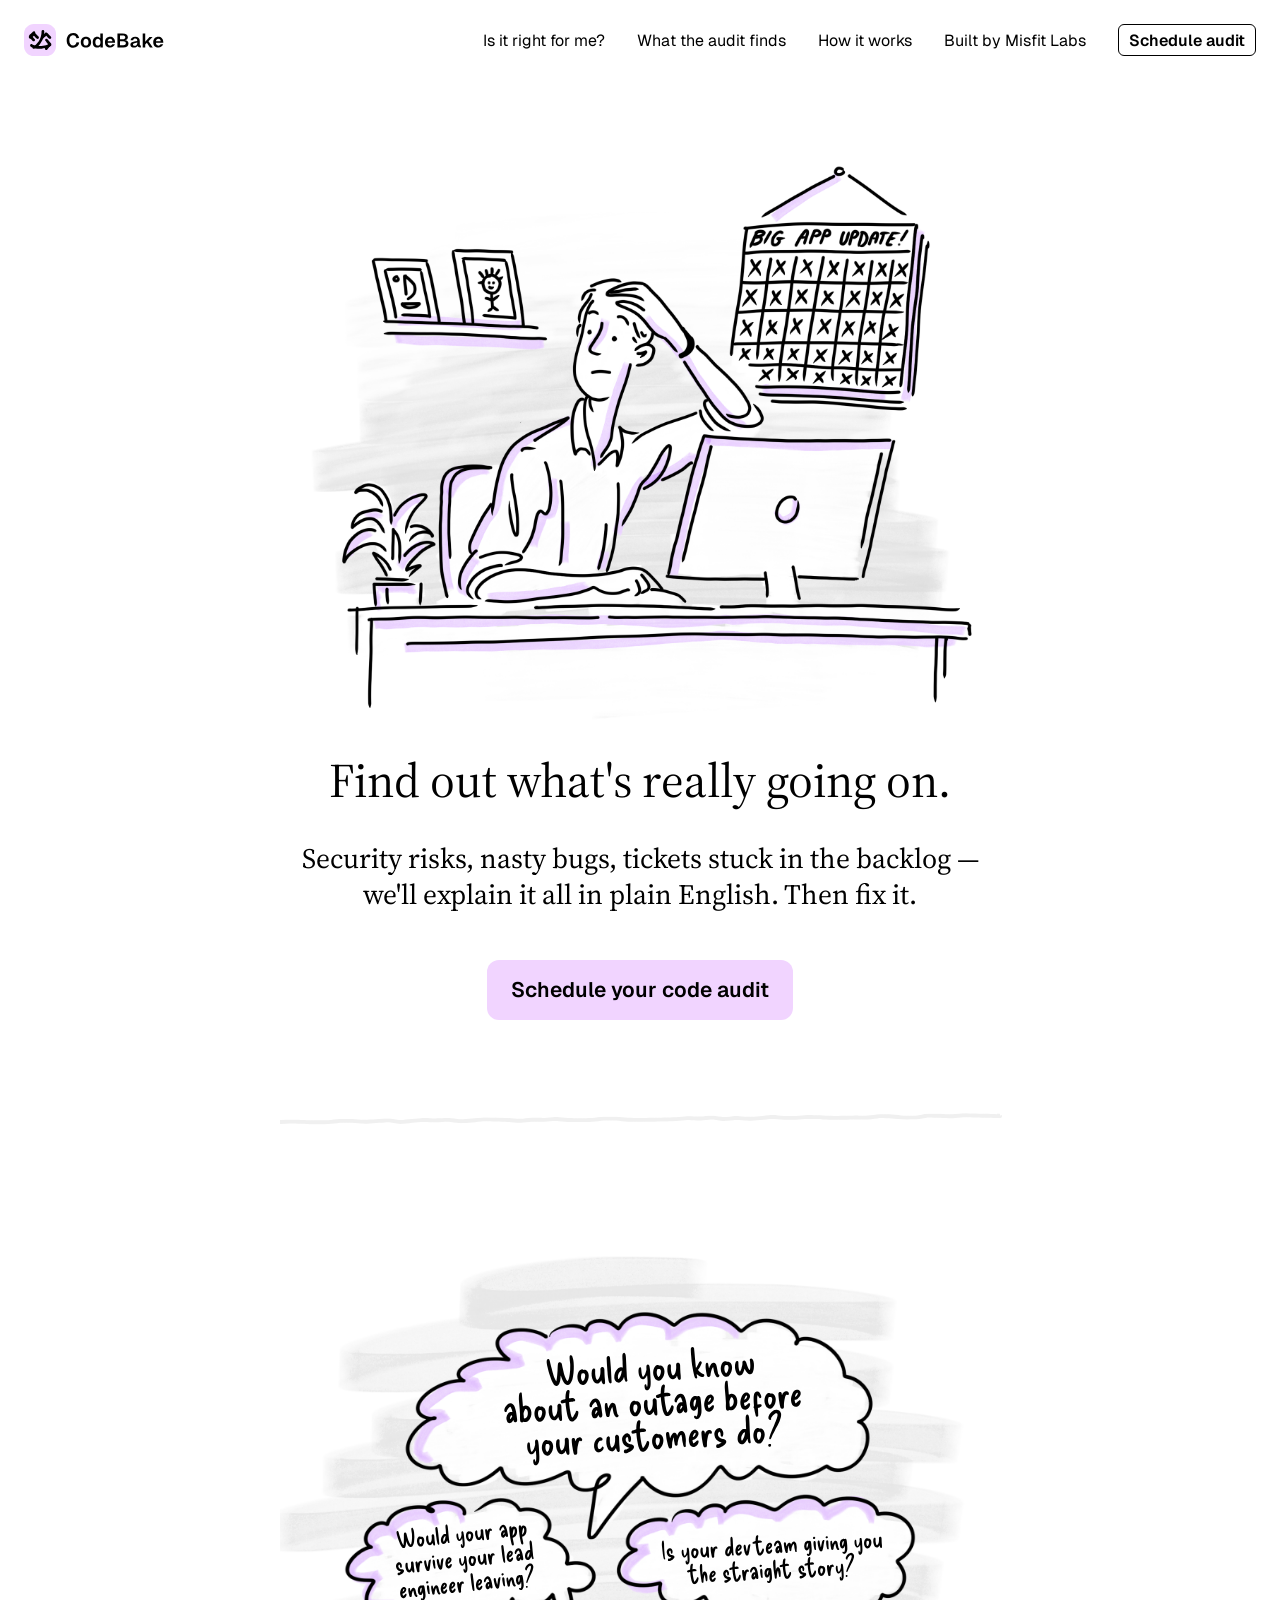
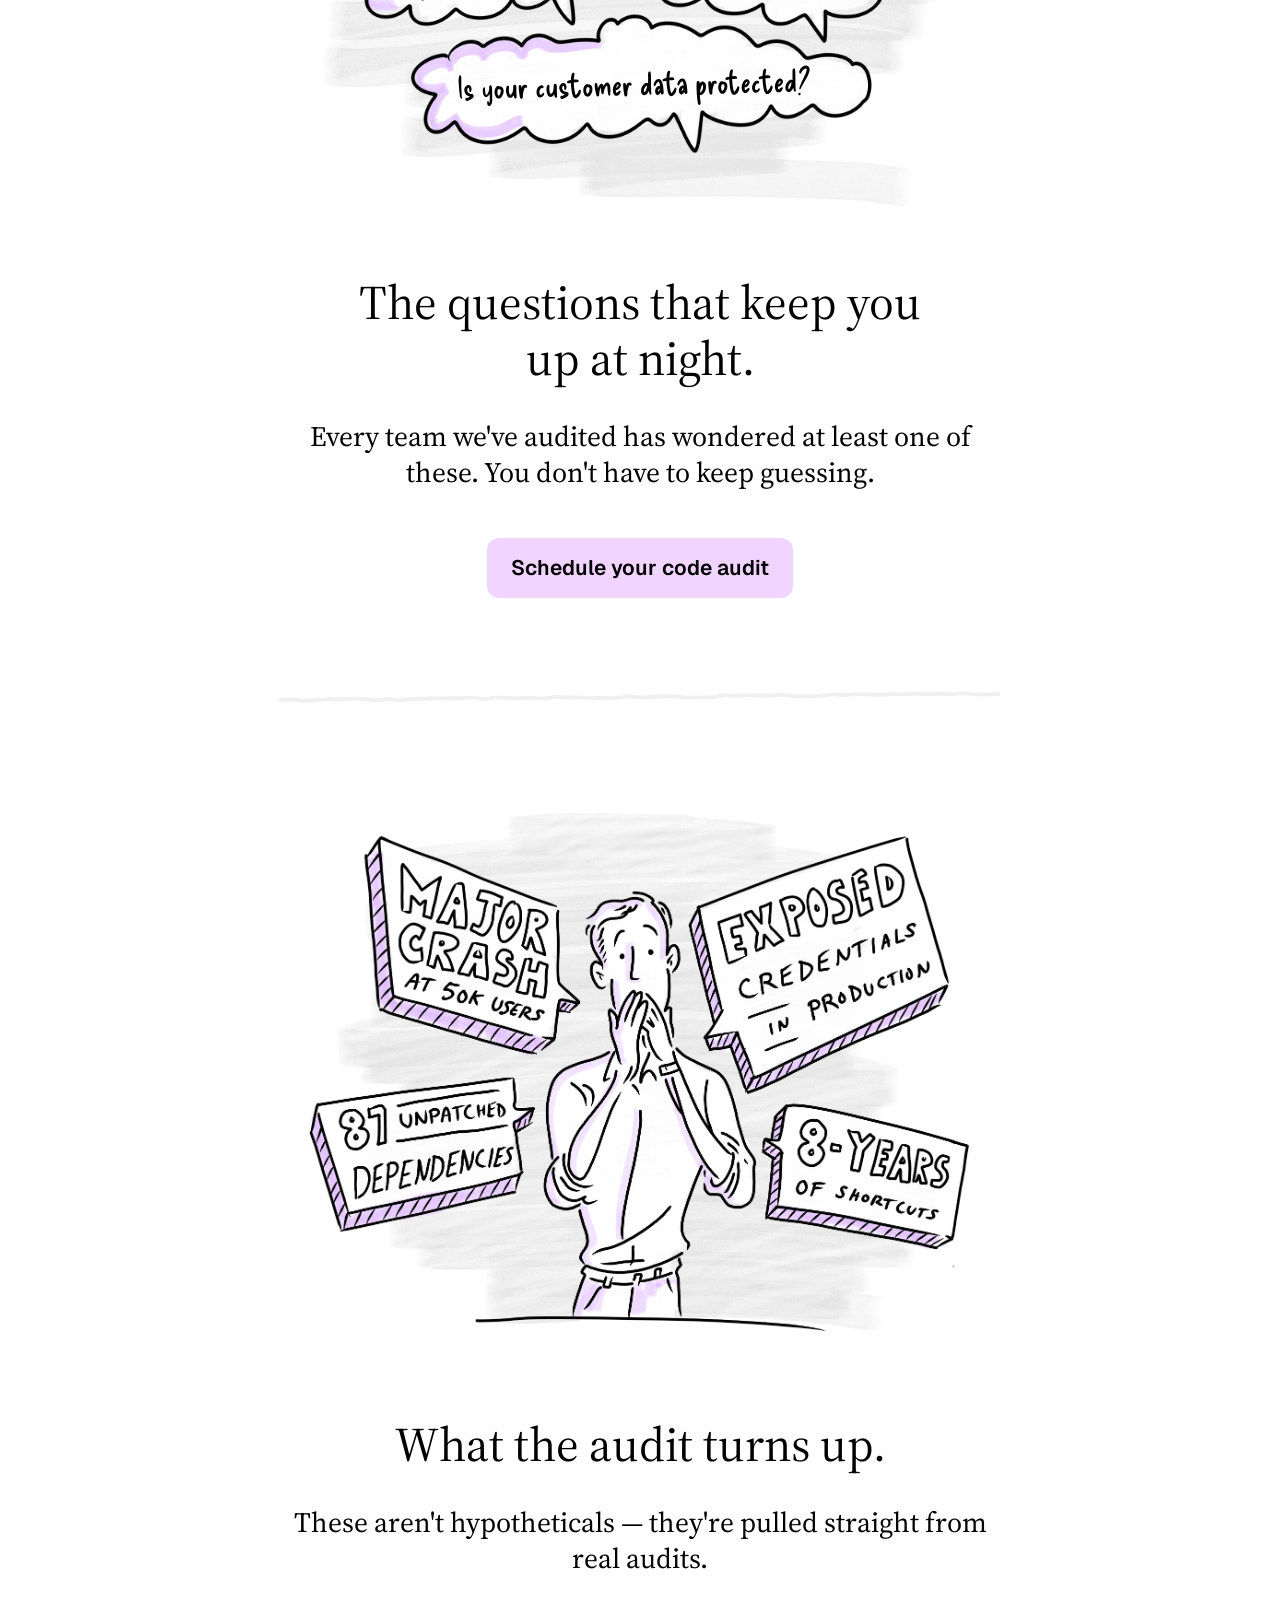
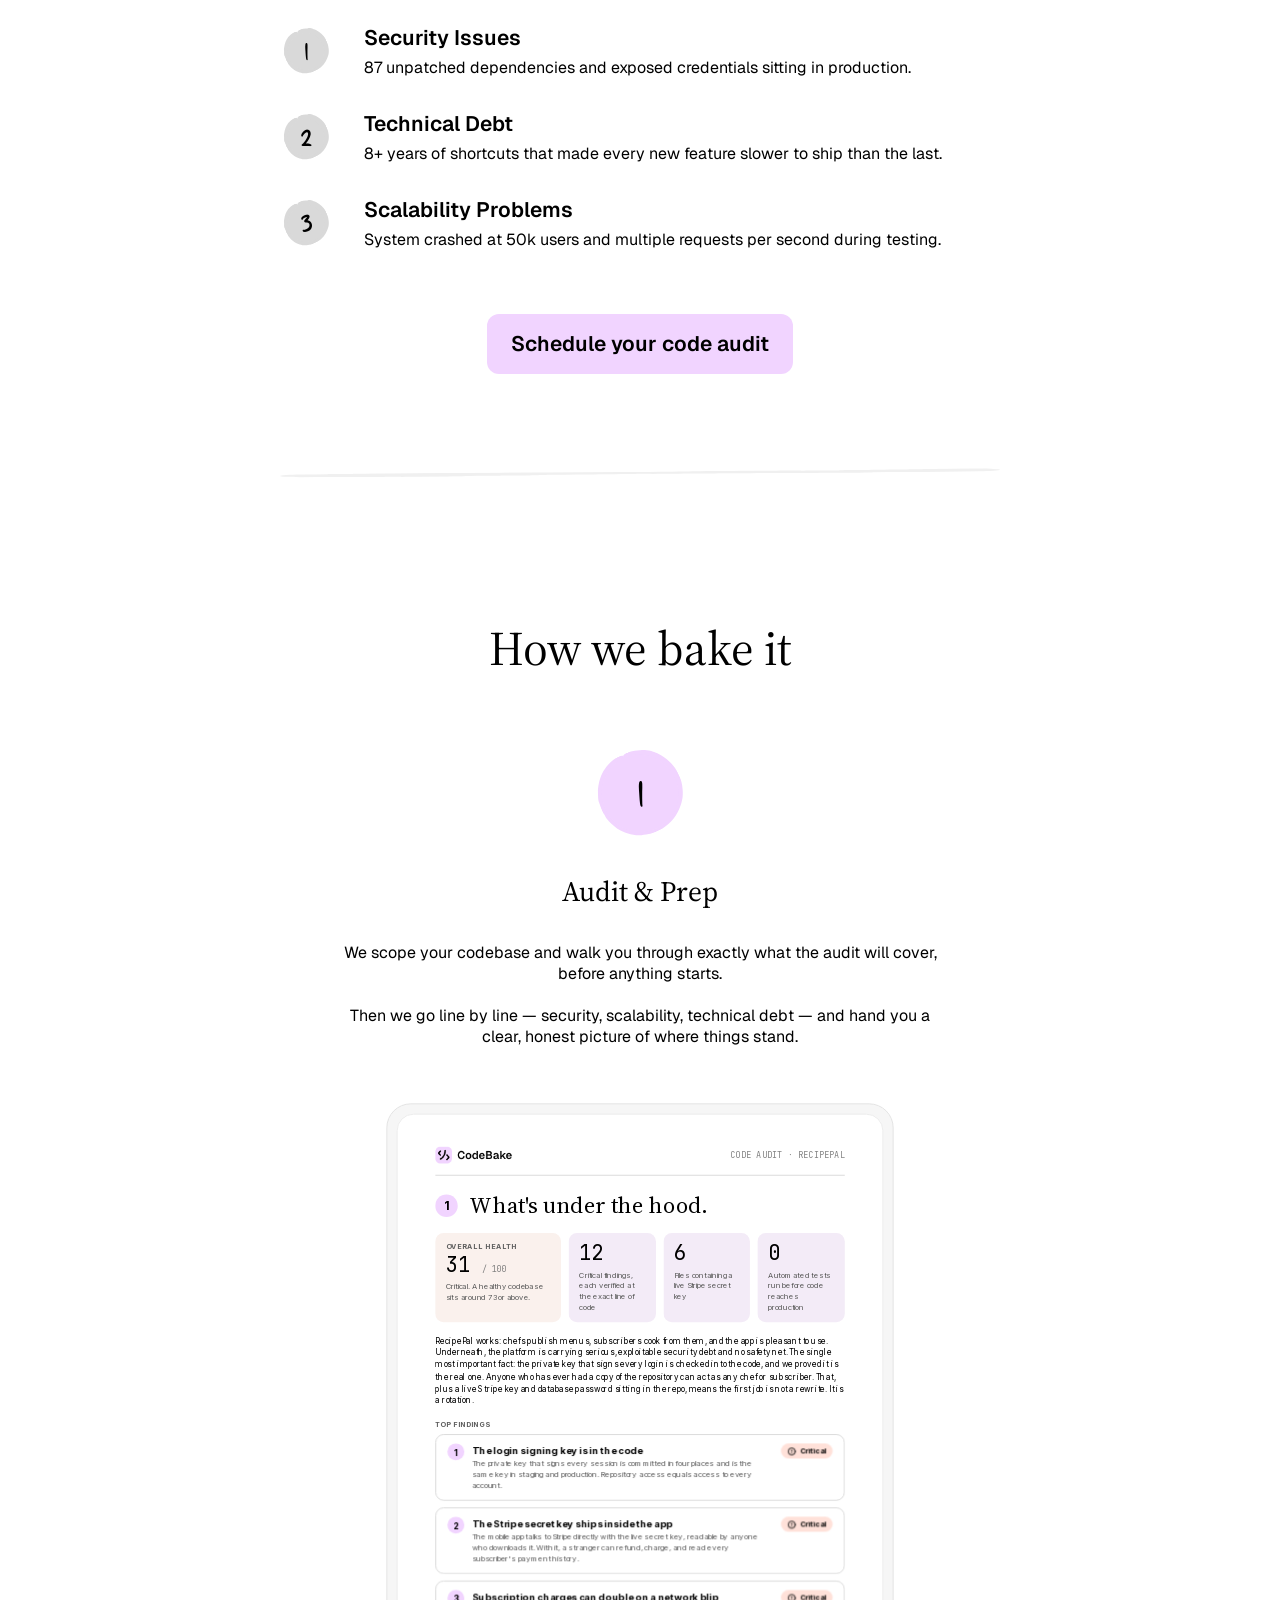
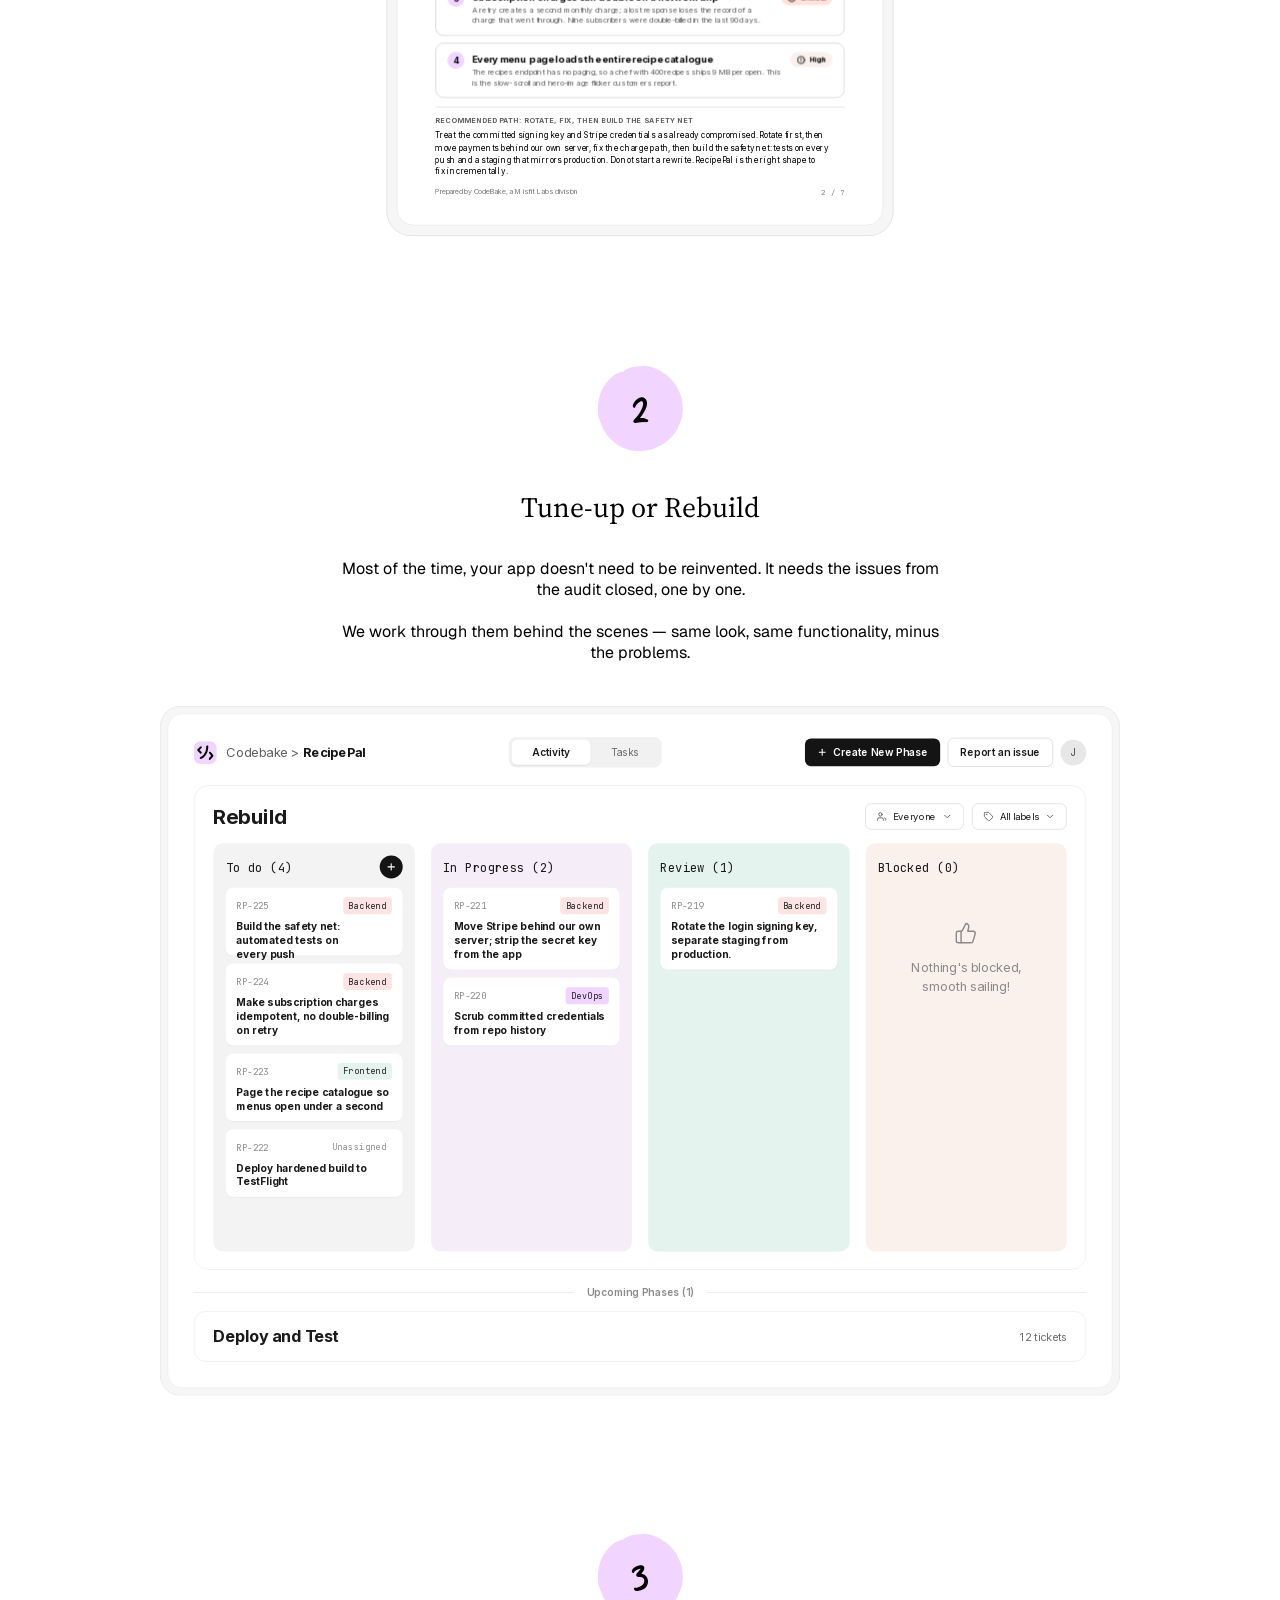
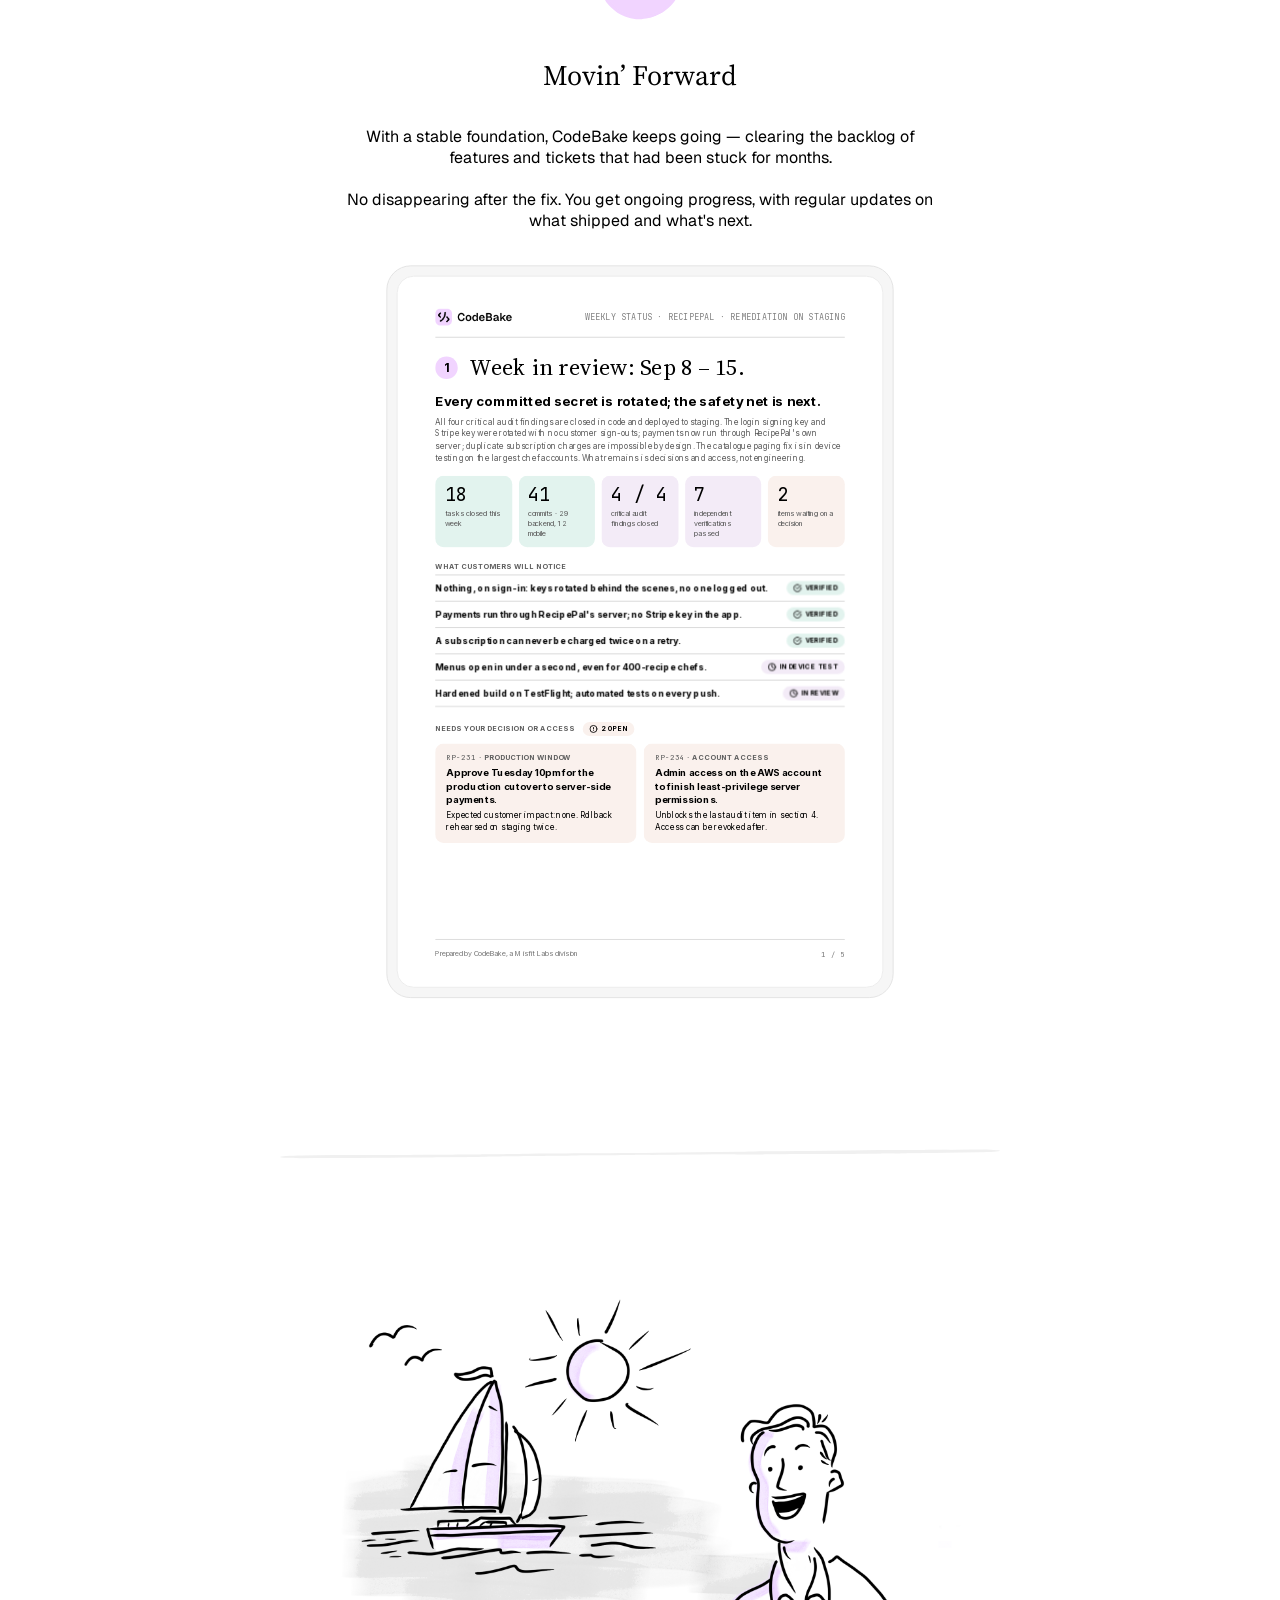
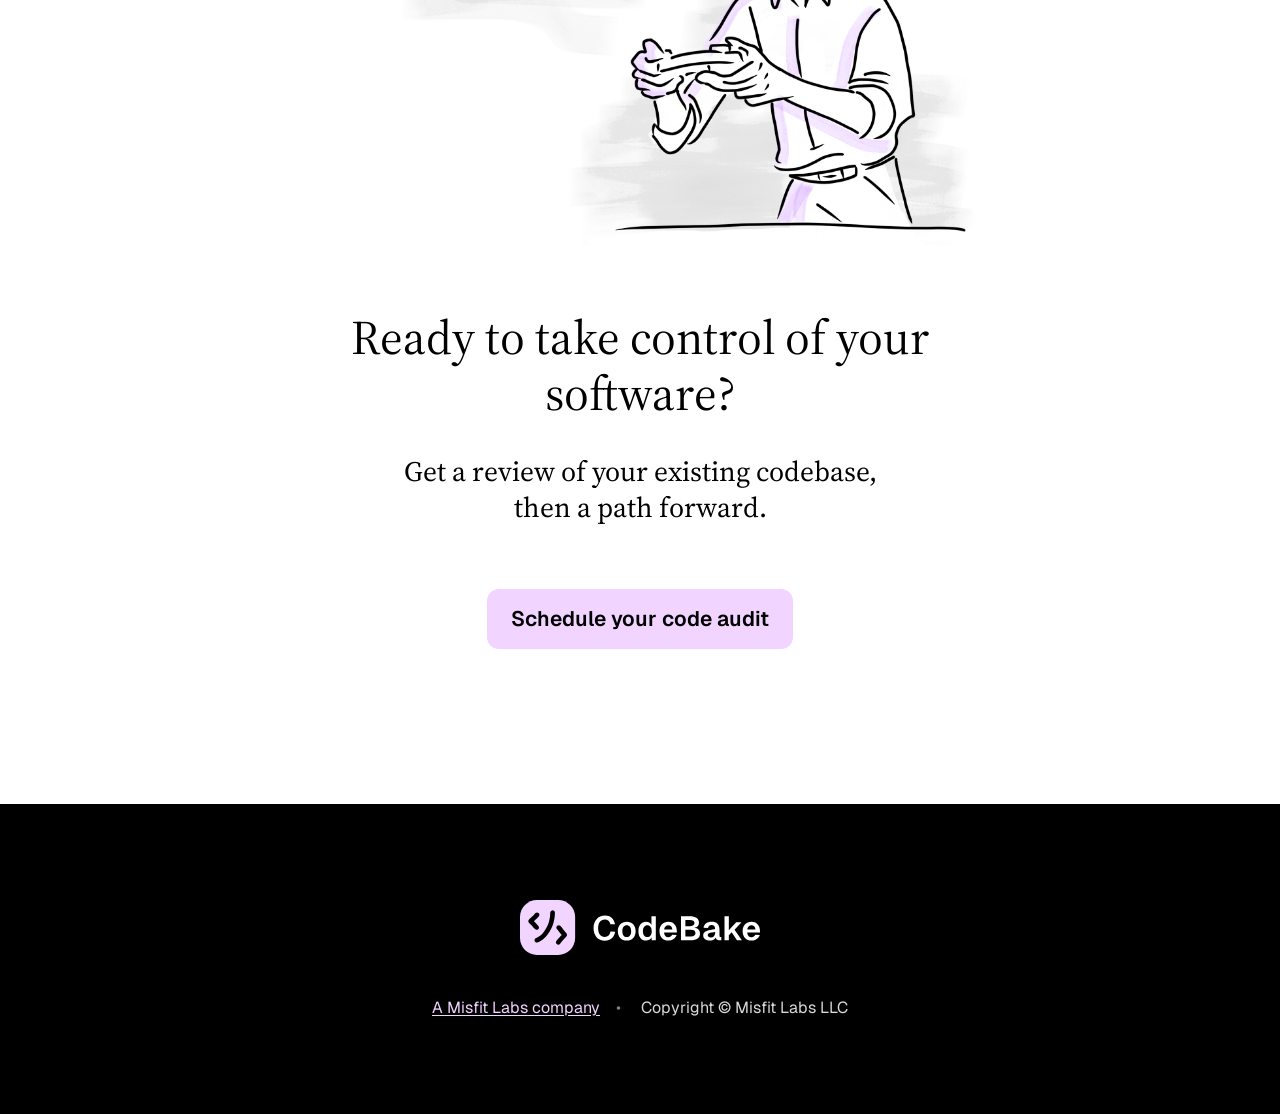
==== index.html @ cadcc8e4 "Fix close icon showing with a stale stylesheet; version CSS/JS URLs The close X is hidden by default" ====
<!doctype html>
<html lang="en">
<head>
  <meta charset="utf-8">
  <meta name="viewport" content="width=device-width, initial-scale=1">
  <title>CodeBake — Find out what's really going on</title>
  <meta name="description" content="Security risks, nasty bugs, tickets stuck in the backlog — CodeBake audits your codebase, explains it all in plain English, then fixes it.">
  <meta property="og:title" content="CodeBake — Find out what's really going on">
  <meta property="og:description" content="Get a review of your existing codebase, then a path forward.">
  <meta name="theme-color" content="#ffffff">
  <link rel="preconnect" href="https://fonts.googleapis.com">
  <link rel="preconnect" href="https://fonts.gstatic.com" crossorigin>
  <link href="https://fonts.googleapis.com/css2?family=Delicious+Handrawn&family=Geist:wght@400;600&family=Source+Serif+Pro:wght@400&display=swap" rel="stylesheet">
  <link rel="stylesheet" href="styles.css?v=14fd8a45">
</head>
<body>
  <header class="nav">
    <a class="nav-logo" href="#top" aria-label="CodeBake home">
      <!-- Inline so the mark can morph from code (</>) to smile on scroll -->
      <svg class="logo" width="139.314" height="32" viewBox="0 0 139.314 32" fill="none" xmlns="http://www.w3.org/2000/svg" aria-hidden="true">
        <g class="wordmark" fill="black">
          <path d="M55.2376 18.5009C54.6862 21.7108 52.5988 23.6997 49.3102 23.6997C45.2142 23.6997 42.6936 20.5292 42.6936 16.4135C42.6936 12.2782 45.1945 9.08801 49.3102 9.08801C52.4413 9.08801 54.5484 10.9588 55.1588 14.0505L52.4807 14.1686C52.1065 12.3569 50.9447 11.3132 49.2708 11.3132C46.5533 11.3132 45.3521 13.5779 45.3521 16.4135C45.3521 19.2295 46.573 21.4745 49.2708 21.4745C51.0234 21.4745 52.205 20.352 52.5397 18.3631L55.2376 18.5009Z"/>
          <path d="M61.9679 23.6209C58.8368 23.6209 56.7888 21.4745 56.7888 18.1662C56.7888 14.8579 58.8368 12.7114 61.9679 12.7114C65.0793 12.7114 67.1273 14.8579 67.1273 18.1662C67.1273 21.4745 65.0793 23.6209 61.9679 23.6209ZM59.4079 18.1662C59.4079 20.3126 60.3334 21.5729 61.9679 21.5729C63.5827 21.5729 64.5279 20.3126 64.5279 18.1662C64.5279 16.0197 63.5827 14.7594 61.9679 14.7594C60.3334 14.7594 59.4079 16.0197 59.4079 18.1662Z"/>
          <path d="M78.8328 9.40308V23.3846H76.4303L76.3713 21.888C75.7805 22.9514 74.5989 23.6209 73.1614 23.6209C70.4439 23.6209 68.7503 21.5139 68.7503 18.1662C68.7503 14.8185 70.4439 12.7114 73.1614 12.7114C74.5202 12.7114 75.7017 13.3415 76.3122 14.3655V9.40308H78.8328ZM71.3497 18.1662C71.3497 20.2535 72.3737 21.5926 73.9097 21.5926C75.4654 21.5926 76.4697 20.2535 76.4697 18.1662C76.4697 16.0394 75.4654 14.6806 73.9097 14.6806C72.354 14.6806 71.3497 16.0394 71.3497 18.1662Z"/>
          <path d="M80.9619 18.1662C80.9619 14.8579 83.0099 12.7114 86.1409 12.7114C88.8388 12.7114 91.0049 14.5625 91.0443 18.2449V18.8554H83.6203C83.7385 20.5883 84.6443 21.632 86.1409 21.632C87.0862 21.632 87.9526 21.0806 88.3268 20.1748L90.9065 20.3717C90.2763 22.3606 88.3859 23.6209 86.1409 23.6209C83.0099 23.6209 80.9619 21.4745 80.9619 18.1662ZM83.64 17.1815H88.4449C88.248 15.3895 87.2634 14.7003 86.1409 14.7003C84.7428 14.7003 83.8369 15.6259 83.64 17.1815Z"/>
          <path d="M93.4414 23.3846V9.40308H98.4432C102.086 9.40308 103.898 10.6437 103.898 13.2825C103.898 14.9169 102.874 15.9803 101.102 16.1575C103.268 16.3348 104.489 17.5163 104.489 19.4265C104.489 22.0062 102.657 23.3846 99.2309 23.3846H93.4414ZM96.0014 21.2185H99.2703C100.865 21.2185 101.87 20.5489 101.87 19.2492C101.87 17.9692 100.885 17.28 99.2703 17.28H96.0014V21.2185ZM96.0014 15.2714H98.6008C100.275 15.2714 101.279 14.6412 101.279 13.44C101.279 12.1797 100.334 11.5692 98.6008 11.5692H96.0014V15.2714Z"/>
          <path d="M106.543 16.1379C106.956 13.952 108.63 12.7114 111.21 12.7114C114.223 12.7114 115.798 14.2671 115.798 17.2012V20.7852C115.798 21.376 116.054 21.5532 116.448 21.5532H116.862V23.3846L116.271 23.4043C115.464 23.424 113.809 23.4437 113.612 21.7895C113.12 22.8332 111.939 23.6209 110.127 23.6209C108.02 23.6209 106.366 22.4985 106.366 20.6474C106.366 18.6388 107.882 17.9495 110.344 17.4769L113.258 16.9059C113.258 15.2911 112.569 14.5231 111.21 14.5231C110.088 14.5231 109.359 15.1335 109.123 16.2757L106.543 16.1379ZM108.985 20.5686C108.985 21.2775 109.595 21.8486 110.816 21.8486C112.234 21.8486 113.317 20.8049 113.317 18.7569V18.6191L111.328 18.9735C110.009 19.2099 108.985 19.3871 108.985 20.5686Z"/>
          <path d="M118.706 9.40308H121.227V17.6542L125.5 12.9477H128.591L124.515 17.2603L128.788 23.3846H125.953L122.861 18.7766L121.227 20.5292V23.3846H118.706V9.40308Z"/>
          <path d="M129.231 18.1662C129.231 14.8579 131.279 12.7114 134.41 12.7114C137.108 12.7114 139.274 14.5625 139.313 18.2449V18.8554H131.889C132.008 20.5883 132.913 21.632 134.41 21.632C135.355 21.632 136.222 21.0806 136.596 20.1748L139.176 20.3717C138.545 22.3606 136.655 23.6209 134.41 23.6209C131.279 23.6209 129.231 21.4745 129.231 18.1662ZM131.909 17.1815H136.714C136.517 15.3895 135.533 14.7003 134.41 14.7003C133.012 14.7003 132.106 15.6259 131.909 17.1815Z"/>
        </g>
        <path class="mark-bg" d="M0 9.84615C0 4.40827 4.40827 0 9.84614 0H22.1538C27.5917 0 32 4.40827 32 9.84615V22.1538C32 27.5917 27.5917 32 22.1538 32H9.84614C4.40827 32 0 27.5917 0 22.1538V9.84615Z" fill="#F1D4FF"/>
        <g class="mark-code" fill="black">
          <path class="chev-l" d="M8.68681 16.9351C9.20304 17.4759 10.0606 17.4957 10.6015 16.9796C11.1422 16.4633 11.1621 15.6058 10.6459 15.0649C10.2152 14.6135 9.79675 14.1754 9.40195 13.7428C9.03389 13.3394 8.6114 12.8559 8.3058 12.5373C8.22893 12.4571 8.15391 12.3853 8.08585 12.3161C8.58568 11.8602 9.28626 11.224 9.77094 10.756C10.4096 10.1393 10.6867 9.80175 10.956 9.47236C11.4293 8.89351 11.3438 8.04059 10.7649 7.56731C10.1861 7.09404 9.33317 7.17959 8.85989 7.75841C8.63293 8.036 8.42839 8.28771 7.88994 8.80769C7.31672 9.36122 6.43773 10.1517 5.926 10.6226C5.68384 10.8454 5.51373 11.0057 5.39715 11.1274C5.27223 11.2578 5.12521 11.4282 5.01494 11.6719C4.94534 11.8257 4.88239 12.0225 4.8659 12.2476C4.85399 12.4106 4.84159 12.9168 5.2421 13.351C5.33157 13.4479 5.43971 13.5356 5.45725 13.5505C5.50238 13.5887 5.55181 13.6318 5.62071 13.6935C5.75823 13.8166 5.98703 14.0311 6.35148 14.4111C6.63312 14.7047 6.9562 15.0788 7.40196 15.5673C7.82079 16.0263 8.25982 16.4877 8.68681 16.9351Z"/>
          <path class="chev-r" d="M23.5043 15.143C23.0309 14.5643 22.178 14.4787 21.5992 14.9519C21.0205 15.4253 20.9349 16.2782 21.4081 16.857C21.8389 17.3836 22.2583 17.8973 22.6545 18.4038C23.0268 18.8798 23.4439 19.4363 23.7483 19.8065C23.9096 20.0027 24.0525 20.1678 24.1761 20.3101C23.6807 20.8393 22.8371 21.7276 22.2795 22.3558C21.6454 23.0702 21.3727 23.459 21.1064 23.8389C20.6774 24.4512 20.8259 25.2945 21.4382 25.7236C22.0505 26.1526 22.8937 26.0041 23.3228 25.3918C23.5528 25.0636 23.7617 24.7645 24.3047 24.1526C24.8792 23.5054 25.7611 22.5812 26.2711 22.0337C26.5136 21.7733 26.6805 21.5888 26.7939 21.4507C26.9179 21.2997 27.0445 21.1253 27.1365 20.8882C27.1952 20.7368 27.245 20.5516 27.2579 20.3474C27.2662 20.214 27.2847 19.7483 26.9478 19.3221L26.7422 19.0998C26.6971 19.0551 26.6462 19.0044 26.5764 18.9315C26.4367 18.7857 26.2061 18.5324 25.8396 18.0865C25.5569 17.7426 25.2292 17.2998 24.7879 16.7356C24.3704 16.2017 23.9315 15.6653 23.5043 15.143Z"/>
          <path class="slash" d="M17.5442 7.55821C17.4485 6.81669 17.9723 6.13827 18.7138 6.04246C19.4553 5.9467 20.1344 6.46953 20.2302 7.211C20.2386 7.27599 20.2663 7.46233 20.2724 7.61943C20.2736 7.64913 20.2745 7.6794 20.2737 7.70911C20.269 7.886 20.2746 8.12081 20.1263 9.93977C20.1239 9.96873 20.1197 9.99749 20.1154 10.0262C19.9913 10.8697 19.7705 12.0265 19.4687 13.1534C19.1628 14.2952 18.7815 15.3871 18.1675 16.6217C17.5645 17.8342 16.7591 19.1502 15.919 20.2424C15.1262 21.2729 14.2907 22.2376 13.4207 22.8627C11.5493 24.2072 10.5729 24.6256 10.049 24.7283C9.31532 24.872 8.60336 24.3937 8.45952 23.6602C8.31588 22.9264 8.79491 22.215 9.52869 22.0714C9.44297 22.0882 10.0178 21.9736 11.8414 20.6634C12.3679 20.2849 13.0017 19.5929 13.7728 18.5904C14.4966 17.6494 15.2122 16.4855 15.7441 15.4159C16.265 14.3684 16.5863 13.4496 16.8535 12.4519C17.1199 11.4573 17.318 10.4243 17.4303 9.67257C17.5473 8.23198 17.5613 7.85977 17.5644 7.70892C17.5626 7.69447 17.5596 7.67735 17.5564 7.65317C17.5529 7.62718 17.5489 7.59432 17.5442 7.55821Z"/>
        </g>
        <g class="mark-smile" fill="black">
          <path class="eye-l" d="M5.27954 12.3173C4.73879 12.8335 4.71891 13.6911 5.23507 14.232C5.75129 14.7727 6.60887 14.7926 7.14973 14.2764C7.60113 13.8457 8.03922 13.4273 8.47185 13.0325C8.87519 12.6644 9.35873 12.2419 9.67738 11.9363C9.75753 11.8594 9.82931 11.7844 9.89853 11.7163C10.3545 12.2162 10.9906 12.9168 11.4586 13.4014C12.0754 14.0401 12.4129 14.3172 12.7423 14.5865C13.3211 15.0598 14.174 14.9743 14.6473 14.3954C15.1206 13.8166 15.035 12.9637 14.4562 12.4904C14.1786 12.2634 13.9269 12.0589 13.4069 11.5204C12.8534 10.9472 12.0629 10.0682 11.592 9.55649C11.3692 9.31434 11.2089 9.14423 11.0872 9.02764C10.9568 8.90273 10.7864 8.7557 10.5428 8.64543C10.389 8.57583 10.1921 8.51288 9.96704 8.49639C9.80404 8.48449 9.29786 8.47209 8.86367 8.8726C8.76674 8.96207 8.67901 9.07021 8.66415 9.08774C8.6259 9.13287 8.58279 9.1823 8.52113 9.2512C8.39805 9.38873 8.18357 9.61753 7.80358 9.98197C7.50991 10.2636 7.13581 10.5867 6.64733 11.0325C6.18835 11.4513 5.72697 11.8903 5.27954 12.3173Z"/>
          <path class="eye-r" d="M17.5869 12.3173C17.0462 12.8335 17.0263 13.6911 17.5424 14.232C18.0587 14.7727 18.9162 14.7926 19.4571 14.2764C19.9085 13.8457 20.3466 13.4273 20.7792 13.0325C21.1826 12.6644 21.6661 12.2419 21.9847 11.9363C22.0649 11.8594 22.1367 11.7844 22.2059 11.7163C22.6619 12.2162 23.298 12.9168 23.766 13.4014C24.3827 14.0401 24.7203 14.3172 25.0497 14.5865C25.6285 15.0598 26.4814 14.9743 26.9547 14.3954C27.428 13.8166 27.3424 12.9637 26.7636 12.4904C26.486 12.2634 26.2343 12.0589 25.7143 11.5204C25.1608 10.9472 24.3703 10.0682 23.8994 9.55649C23.6766 9.31434 23.5163 9.14423 23.3946 9.02764C23.2642 8.90273 23.0938 8.7557 22.8501 8.64543C22.6963 8.57583 22.4995 8.51288 22.2744 8.49639C22.1114 8.48449 21.6052 8.47209 21.171 8.8726C21.0741 8.96207 20.9864 9.07021 20.9715 9.08774C20.9333 9.13287 20.8902 9.1823 20.8285 9.2512C20.7054 9.38873 20.4909 9.61753 20.111 9.98197C19.8173 10.2636 19.4432 10.5867 18.9547 11.0325C18.4957 11.4513 18.0343 11.8903 17.5869 12.3173Z"/>
          <path class="mouth" d="M25.1537 19.7981C25.7749 19.3821 26.6163 19.5483 27.0323 20.1695C27.4483 20.7907 27.2821 21.632 26.6609 22.0481C26.6093 22.0827 26.4658 22.183 26.3364 22.2548C26.3129 22.2679 26.2886 22.2804 26.2643 22.2921C26.1125 22.3648 25.9177 22.4695 24.2859 23.1563C24.2623 23.1662 24.238 23.1753 24.2138 23.1839C23.4326 23.4615 22.3355 23.8068 21.2222 24.0817C20.0961 24.3598 18.9772 24.563 17.6177 24.6647C16.2789 24.7648 14.7473 24.7666 13.3893 24.649C12.0976 24.5372 10.8597 24.3682 9.89411 24.0337C7.77683 23.3 6.91142 22.7969 6.54075 22.4639C5.98451 21.9643 5.939 21.1079 6.43858 20.5517C6.93823 19.9954 7.79458 19.9499 8.35084 20.4495C8.28369 20.3892 8.68855 20.7509 10.7811 21.476C11.4067 21.6926 12.3558 21.8422 13.6225 21.9519C14.823 22.0559 16.2087 22.0542 17.4157 21.9639C18.6022 21.8752 19.5705 21.7008 20.5732 21.4531C21.5711 21.2067 22.5646 20.896 23.2703 20.6466C24.5879 20.0918 24.9061 19.9413 25.0347 19.8786C25.0462 19.8709 25.0598 19.8617 25.0792 19.8486C25.0996 19.8348 25.1253 19.8171 25.1537 19.7981Z"/>
        </g>
      </svg>
    </a>
    <button class="nav-toggle" type="button" aria-expanded="false" aria-controls="nav-menu">
      <img class="icon-menu" src="assets/img/menu.svg" width="24" height="24" alt="">
      <img class="icon-close" src="assets/img/close.svg" width="24" height="24" alt="" hidden>
      <span class="sr-only">Menu</span>
    </button>
    <nav class="nav-menu" id="nav-menu" aria-label="Primary">
      <a href="#quiz">Is it right for me?</a>
      <a href="#audit">What the audit finds</a>
      <a href="#how">How it works</a>
      <a href="https://misfitlabs.vc">Built by Misfit Labs</a>
      <a class="btn-outline" href="https://form.typeform.com/to/M5pn8oye"><span class="label-desktop">Schedule audit</span><span class="label-drawer">Schedule your code audit</span></a>
    </nav>
  </header>

  <main id="top">
    <!-- Hero -->
    <section class="section section-hero">
      <div class="illo">
        <img class="art art-hero" src="assets/img/illo-hero.png" alt="A stressed developer at a desk under a Big App Update calendar full of crossed-out days">
      </div>
      <h1 class="display hero-title">Find out what's really going on.</h1>
      <p class="lede">Security risks, nasty bugs, tickets stuck in the backlog — we'll explain it all in plain English. Then fix it.</p>
      <a class="btn" href="https://form.typeform.com/to/M5pn8oye">Schedule your code audit</a>
    </section>

    <div class="divider divider-hero" aria-hidden="true">
      <span>
        <picture>
          <source media="(max-width: 767px)" srcset="assets/img/m-divider-hero.svg" width="338" height="3.07393">
          <img src="assets/img/divider-hero.svg" width="722" height="6.14786" alt="">
        </picture>
      </span>
    </div>

    <!-- Quiz -->
    <section class="section section-quiz" id="quiz">
      <div class="illo">
        <img class="art art-audit" src="assets/img/illo-audit.png" alt="">
        <img class="art art-bubbles" src="assets/img/illo-chat-bubbles.png" alt="">
        <picture>
          <source media="(max-width: 767px)" srcset="assets/img/m-bubbles-vector.svg" width="249.757" height="184.743">
          <img class="art art-bubbles-text" src="assets/img/bubbles-vector.svg" width="486.013" height="359.501" alt="Speech bubbles asking the questions teams worry about">
        </picture>
      </div>
      <h2 class="display">The questions that keep you<br class="d-only"> up at night.</h2>
      <p class="lede">Every team we've audited has wondered at least one of these. You don't have to keep guessing.</p>
      <a class="btn" href="https://form.typeform.com/to/M5pn8oye">Schedule your code audit</a>
    </section>

    <div class="divider divider-quiz" aria-hidden="true">
      <span>
        <picture>
          <source media="(max-width: 767px)" srcset="assets/img/m-divider-quiz.svg" width="338.069" height="3.06467">
          <img src="assets/img/divider-quiz.svg" width="722.006" height="6.12934" alt="">
        </picture>
      </span>
    </div>

    <!-- Audit findings -->
    <section class="section section-audit" id="audit">
      <div class="illo">
        <img class="art art-audit" src="assets/img/illo-audit.png" alt="A shocked developer surrounded by signs: major crash at 50k users, exposed credentials in production, 87 unpatched dependencies, 8 years of shortcuts">
      </div>
      <h2 class="display">What the audit turns up.</h2>
      <p class="lede">These aren't hypotheticals — they're pulled straight from real audits.</p>
      <ol class="findings">
        <li>
          <span class="num num-sm" aria-hidden="true"><span class="ring"><img src="assets/img/circle-sm.svg" width="43.3944" height="44.1127" alt=""></span><span class="digit">1</span></span>
          <h3>Security Issues</h3>
          <p>87 unpatched dependencies and exposed credentials sitting in production.</p>
        </li>
        <li>
          <span class="num num-sm" aria-hidden="true"><span class="ring"><img src="assets/img/circle-sm.svg" width="43.3944" height="44.1127" alt=""></span><span class="digit">2</span></span>
          <h3>Technical Debt</h3>
          <p>8+ years of shortcuts that made every new feature slower to ship than the last.</p>
        </li>
        <li>
          <span class="num num-sm" aria-hidden="true"><span class="ring"><img src="assets/img/circle-sm.svg" width="43.3944" height="44.1127" alt=""></span><span class="digit">3</span></span>
          <h3>Scalability Problems</h3>
          <p>System crashed at 50k users and multiple requests per second during testing.</p>
        </li>
      </ol>
      <a class="btn" href="https://form.typeform.com/to/M5pn8oye">Schedule your code audit</a>
    </section>

    <div class="divider divider-audit" aria-hidden="true">
      <span>
        <picture>
          <source media="(max-width: 767px)" srcset="assets/img/m-divider-audit.svg" width="338" height="2">
          <img src="assets/img/divider-audit.svg" width="720" height="4" alt="">
        </picture>
      </span>
    </div>

    <!-- How we bake it -->
    <section class="section section-how" id="how">
      <h2 class="display">How we bake it</h2>

      <div class="step step-1">
        <span class="num num-lg" aria-hidden="true"><span class="ring"><img src="assets/img/circle-lg.svg" width="83.2351" height="84.0986" alt=""></span><span class="digit">1</span></span>
        <h3>Audit &amp; Prep</h3>
        <div class="step-body">
          <p>We scope your codebase and walk you through exactly what the audit will cover, before anything starts.</p>
          <p>Then we go line by line — security, scalability, technical debt — and hand you a clear, honest picture of where things stand.</p>
        </div>
        <div class="step-shot shot-audit" data-anim="assets/anim/audit.html" data-w="660" data-h="900"><iframe title="Animated CodeBake audit report showing critical findings" tabindex="-1" scrolling="no"></iframe></div>
      </div>

      <div class="step step-2">
        <span class="num num-lg" aria-hidden="true"><span class="ring"><img src="assets/img/circle-lg.svg" width="83.2351" height="84.0986" alt=""></span><span class="digit">2</span></span>
        <h3>Tune-up or Rebuild</h3>
        <div class="step-body">
          <p>Most of the time, your app doesn't need to be reinvented. It needs the issues from the audit closed, one by one.</p>
          <p>We work through them behind the scenes — same look, same functionality, minus the problems.</p>
        </div>
        <div class="step-shot shot-board" data-anim="assets/anim/board.html" data-w="1420" data-h="1020"><iframe title="Animated CodeBake board with audit fixes moving across columns" tabindex="-1" scrolling="no"></iframe></div>
      </div>

      <div class="step step-3">
        <span class="num num-lg" aria-hidden="true"><span class="ring"><img src="assets/img/circle-lg.svg" width="83.2351" height="84.0986" alt=""></span><span class="digit">3</span></span>
        <h3>Movin’ Forward</h3>
        <div class="step-body">
          <p>With a stable foundation, CodeBake keeps going — clearing the backlog of features and tickets that had been stuck for months.</p>
          <p>No disappearing after the fix. You get ongoing progress, with regular updates on what shipped and what's next.</p>
        </div>
        <div class="step-shot shot-status" data-anim="assets/anim/weekly-status.html" data-w="660" data-h="900"><iframe title="Animated CodeBake weekly status update listing what shipped" tabindex="-1" scrolling="no"></iframe></div>
      </div>
    </section>

    <div class="divider divider-how" aria-hidden="true">
      <span>
        <picture>
          <source media="(max-width: 767px)" srcset="assets/img/m-divider-how.svg" width="338" height="2">
          <img src="assets/img/divider-how.svg" width="720" height="4" alt="">
        </picture>
      </span>
    </div>

    <!-- CTA -->
    <section class="section section-cta" id="schedule">
      <div class="illo illo-white">
        <img class="art art-cta" src="assets/img/illo-cta.png" alt="A relaxed, smiling developer holding a phone, daydreaming about a sailboat in the sun">
      </div>
      <h2 class="display cta-title">Ready to take control of your software?</h2>
      <p class="lede">Get a review of your existing codebase,<br> then a path forward.</p>
      <a class="btn" href="https://form.typeform.com/to/M5pn8oye">Schedule your code audit</a>
    </section>
  </main>

  <footer class="footer">
    <picture>
      <source media="(max-width: 767px)" srcset="assets/img/m-logo-footer.svg" width="180" height="41.3456">
      <img class="footer-logo" src="assets/img/logo-footer.svg" width="240" height="55.1275" alt="CodeBake">
    </picture>
    <p class="footer-legal">
      <a href="https://misfitlabs.vc">A Misfit Labs company</a><span class="sep" aria-hidden="true">    •     </span><span class="copy">Copyright © Misfit Labs LLC</span>
    </p>
  </footer>

  <script src="script.js?v=a5c39344"></script>
</body>
</html>
---- styles.css ----
/* Tokens from the CodeBake Figma file */
:root {
  --cb-black: #000000;
  --cb-white: #ffffff;
  --cb-pink: #f1d4ff;
  --cb-grey-1: #f0f0f0; /* stroke */
  --cb-grey-2: #d9d9d9;
  --cb-grey-3: #808080;

  --serif: "Source Serif Pro", "Source Serif 4", Georgia, serif;
  --sans: "Geist", system-ui, -apple-system, sans-serif;
  --hand: "Delicious Handrawn", "Comic Sans MS", cursive;

  --nav-h: 80px;
  --col: 720px;
}

* { box-sizing: border-box; }
html { scroll-behavior: smooth; scroll-padding-top: var(--nav-h); }
body {
  margin: 0;
  background: var(--cb-white);
  color: var(--cb-black);
  font: 400 16px/21px var(--sans);
  -webkit-font-smoothing: antialiased;
  overflow-x: hidden;
}
img { display: block; max-width: none; }
a { color: inherit; }
h1, h2, h3, p, ol { margin: 0; }
.sr-only { position: absolute; width: 1px; height: 1px; overflow: hidden; clip: rect(0 0 0 0); white-space: nowrap; }
:focus-visible { outline: 2px solid var(--cb-black); outline-offset: 3px; border-radius: 4px; }

/* ---------- Nav ---------- */
.nav {
  position: sticky; top: 0; z-index: 20;
  height: var(--nav-h);
  display: flex; align-items: center;
  padding: 0 24px;
  background: var(--cb-white);
  box-shadow: 0 10px 0 rgba(0, 0, 0, 0);
  transition: box-shadow .3s ease;
}
/* Figma: nav-scroll frames — hard 10px drop shadow once the page scrolls */
.nav.scrolled { box-shadow: 0 10px 0 rgba(0, 0, 0, .06); }
.nav-logo { display: block; }
.logo { display: block; overflow: visible; }

/* Logo mark morph: the < and > chevrons turn a quarter turn into the ^ ^ eyes
   and the slash swings flat into the smile, crossfading halfway through. */
.logo .mark-code path,
.logo .mark-smile path {
  transform-box: fill-box;
  transform-origin: center;
  transition: transform .5s cubic-bezier(.34, 1.4, .64, 1), opacity .18s ease;
}
.logo .mark-code path { transition-delay: 0s, .14s; }   /* fade back in late when unscrolling */
.logo .mark-smile path { opacity: 0; }
.logo .mark-smile .eye-l { transform: translate(-1.83px, .65px) rotate(-90deg); }
.logo .mark-smile .eye-r { transform: translate(1.82px, 8.65px) rotate(90deg); }
.logo .mark-smile .mouth { transform: translate(-2.3px, -6.7px) rotate(-60deg); }

.nav.scrolled .logo .mark-code path { opacity: 0; transition-delay: 0s, 0s; }
.nav.scrolled .logo .chev-l { transform: translate(1.83px, -.65px) rotate(90deg); }
.nav.scrolled .logo .chev-r { transform: translate(-1.82px, -8.65px) rotate(-90deg); }
.nav.scrolled .logo .slash  { transform: translate(2.3px, 6.7px) rotate(60deg); }
.nav.scrolled .logo .mark-smile path { opacity: 1; transform: none; transition-delay: 0s, .14s; }
.nav-menu { display: flex; align-items: center; gap: 32px; margin-left: auto; }
.nav-menu a { text-decoration: none; font-size: 16px; line-height: 21px; transition: color .15s; }
.nav-menu a:not(.btn-outline):hover { color: var(--cb-grey-3); }
.btn-outline {
  display: inline-flex; align-items: center; justify-content: center;
  height: 32px; padding: 0 10px;
  border: 1px solid var(--cb-black); border-radius: 6px;
  font-weight: 600;
  transition: background-color .15s, color .15s;
}
.btn-outline:hover { background: var(--cb-black); color: var(--cb-white); }
.nav-toggle {
  display: none; margin-left: auto; padding: 0;
  background: none; border: 0; cursor: pointer;
}

/* ---------- Shared type + layout ---------- */
.section {
  width: min(var(--col), 100% - 48px);
  margin-inline: auto;
  text-align: center;
  display: flex; flex-direction: column; align-items: center;
}
.display { font: 400 48px/56px var(--serif); }
.lede { font: 400 28px/36px var(--serif); margin-top: 32px; }
.btn {
  display: inline-flex; align-items: center; justify-content: center;
  height: 60px; padding: 16px 24px;
  border-radius: 12px;
  background: var(--cb-pink); color: var(--cb-black);
  font: 600 21px/27px var(--sans);
  text-decoration: none; white-space: nowrap;
  transition: background-color .15s, color .15s, transform .15s;
}
.btn:hover { background: var(--cb-black); color: var(--cb-pink); transform: translateY(-1px); }

/* Illustration frame: artwork is clipped to a 720×560 rectangle,
   children are positioned in % so the same numbers work on mobile. */
.illo {
  position: relative;
  width: 100%;
  aspect-ratio: 720 / 560;
  overflow: hidden;
}
.illo-white { background: var(--cb-white); }
.art { position: absolute; height: auto; }
.art-hero         { left: 0;         top: -10.1786%; width: 100.4167%; }
.art-audit        { left: -0.6944%;  top: -0.0496%;  width: 101.2333%; }
.art-bubbles      { left: -7.7778%;  top: -11.6571%; width: 112.2222%; }
.art-bubbles-text { left: 16.0969%;  top: 17.2821%;  width: 67.5018%; }
.art-cta          { left: 3.6111%;   top: -13.2643%; width: 92.9167%; }

/* Hand-drawn dividers (slightly tilted lines) */
.divider {
  width: min(719.973px, 100% - 48px);
  height: 6.278px;
  margin-inline: auto;
  display: flex; align-items: center; justify-content: center;
  overflow: visible;
}
.divider > span { position: relative; display: block; width: 720px; height: 0; flex: none; }
.divider img { position: absolute; left: 0; }
.divider-hero > span, .divider-audit > span { transform: rotate(-0.5deg); }
.divider-quiz > span, .divider-how > span { transform: scaleY(-1) rotate(-179.5deg); }
.divider-hero img { top: -3px; }
.divider-quiz img { top: -2.99px; }
.divider-audit img, .divider-how img { top: -2px; }

/* Hand-drawn number badges */
.num { position: relative; display: grid; place-items: center; flex: none; }
.num .ring { position: relative; transform: rotate(-114.38deg); }
.num .ring img { position: absolute; }
.num .digit { position: absolute; left: 0; right: 0; text-align: center; font-family: var(--hand); line-height: normal; }
.num-sm { width: 52.945px; height: 52.945px; }
.num-sm .ring { width: 40px; height: 40px; }
.num-sm .ring img { top: -3.83%; left: -3.9%; }
.num-sm .digit { top: 3.35px; font-size: 32px; letter-spacing: -0.32px; }
.num-lg { width: 105.89px; height: 105.89px; }
.num-lg .ring { width: 80px; height: 80px; }
.num-lg .ring img { top: -1.9%; left: -1.95%; }
.num-lg .digit { top: 19.3px; font-size: 48px; letter-spacing: -0.48px; }

/* ---------- Hero ---------- */
.section-hero { padding-top: 80px; }
.hero-title { margin-top: 31.5px; white-space: nowrap; }
.section-hero .btn { margin-top: 48px; }
.divider-hero { margin-top: 96px; }

/* ---------- Quiz ---------- */
.section-quiz { margin-top: 128px; }
.section-quiz .display { margin-top: 64px; }
.section-quiz .btn { margin-top: 48px; }
.divider-quiz { margin-top: 96px; }

/* ---------- Audit findings ---------- */
.section-audit { margin-top: 91.78px; }
.section-audit .display { margin-top: 64px; }
.findings {
  list-style: none; padding: 0; margin-top: 48px;
  width: 100%;
  display: flex; flex-direction: column; gap: 32px;
  text-align: left;
}
.findings li {
  display: grid;
  grid-template-columns: 84px 1fr;
  grid-template-rows: auto auto;
  column-gap: 0; row-gap: 6px;
}
.findings .num { grid-row: 1 / span 2; align-self: start; margin-top: 0.95px; }
.findings h3 { font: 600 21px/27px var(--sans); }
.findings p { font: 400 16px/21px var(--sans); }
.section-audit .btn { margin-top: 64px; }
.divider-audit { margin-top: 96px; }

/* ---------- How we bake it ---------- */
.section-how { margin-top: 143.72px; width: min(960px, 100% - 48px); }
.step { display: flex; flex-direction: column; align-items: center; width: 100%; }
.step-1 { margin-top: 64px; }
.step-2 { margin-top: 64px; }
.step-3 { margin-top: 128px; }
.step h3 { margin-top: 27.75px; font: 400 28px/36px var(--serif); }
.step-body { margin-top: 32.36px; width: min(600px, 100%); }
.step-body p + p { margin-top: 21px; }
/* Animated screens: each is a self-contained page rendered at its native
   size (data-w × data-h) and scaled to the slot by script.js (--s). */
.step-shot { position: relative; overflow: hidden; }
.step-shot iframe {
  position: absolute; top: 0; left: 0;
  border: 0; background: transparent;
  transform-origin: 0 0; transform: scale(var(--s, 1));
  pointer-events: none;
  opacity: 0; transition: opacity .4s ease;
}
.step-shot.ready iframe { opacity: 1; }
.shot-audit, .shot-status { width: min(620px, 100%); aspect-ratio: 620 / 845; }
.shot-board { width: 100%; aspect-ratio: 960 / 690; }
.step-1 .step-shot { margin-top: 0; }
.step-2 .step-shot { margin-top: 43px; }
.step-3 .step-shot { margin-top: -21.28px; }
.divider-how { margin-top: 96px; }

/* ---------- CTA ---------- */
.section-cta { margin-top: 128px; }
.cta-title { margin-top: 64px; width: min(590px, 100%); }
.section-cta .btn { margin-top: 64px; }

/* ---------- Footer ---------- */
.footer {
  margin-top: 155px;
  background: var(--cb-black);
  padding: 96px 16px;
  display: flex; flex-direction: column; align-items: center;
  text-align: center;
}
.footer-legal { margin-top: 42px; color: var(--cb-grey-2); font-size: 16px; line-height: 21px; }
.footer-legal a { color: var(--cb-pink); text-decoration: underline; text-underline-position: from-font; }
.footer-legal .sep { white-space: pre; color: var(--cb-grey-3); }
.footer-legal .copy { color: var(--cb-grey-2); }

/* ---------- Collapsed nav (tablet + mobile) ----------
   Figma: codebake-site-mobile-nav-open. The drawer drops over the nav bar;
   the toggle stays on top and swaps the menu icon for a close X. */
.nav-toggle .icon-close, .label-drawer { display: none; }
@media (max-width: 1039px) {
  .nav-toggle { display: block; position: relative; z-index: 2; }
  .nav.open .nav-toggle .icon-menu { display: none; }
  .nav.open .nav-toggle .icon-close { display: block; }
  .label-desktop { display: none; }
  .label-drawer { display: inline; }

  .nav-menu {
    position: absolute; top: 0; left: 0; right: 0; z-index: 1;
    flex-direction: column; align-items: center; gap: 16px;
    margin: 0;
    padding: 60px 32px 32px;
    background: var(--cb-white);
    box-shadow: 0 10px 10px rgba(0, 0, 0, .12);
    visibility: hidden; opacity: 0; transform: translateY(-12px);
    transition: opacity .2s ease, transform .25s ease, visibility 0s linear .25s;
  }
  .nav.open .nav-menu {
    visibility: visible; opacity: 1; transform: none;
    transition: opacity .2s ease, transform .25s ease, visibility 0s;
  }
  .nav-menu a,
  .nav-menu .btn-outline {
    display: flex; align-items: center; justify-content: center;
    width: min(100%, 480px); height: auto;
    padding: 12px 24px;
    border: 0; border-radius: 16px;
    background: var(--cb-pink); color: var(--cb-black);
    font: 600 21px/27px var(--sans);
    transition: background-color .15s, color .15s;
  }
  .nav-menu a:not(.btn-outline):hover { background: var(--cb-black); color: var(--cb-pink); }
  .nav-menu .btn-outline { background: var(--cb-black); color: var(--cb-pink); }
  .nav-menu .btn-outline:hover { background: var(--cb-pink); color: var(--cb-black); }
}

/* ---------- Mobile (Figma: codebake-site-mobile, 402 wide) ---------- */
@media (max-width: 767px) {
  :root { --nav-h: 60px; }
  .nav { padding: 0 20px; }
  .logo { width: 104.485px; height: 24px; }

  .section { width: calc(100% - 32px); }
  .section > :not(.illo):not(.step):not(.findings):not(.btn) { width: calc(100% - 32px); }
  .display { font-size: 28px; line-height: 36px; }
  .lede { font: 400 16px/21px var(--sans); margin-top: 16px; }
  .btn { height: 38px; padding: 0 16px; border-radius: 8px; font-size: 14px; line-height: 19px; }
  .d-only { display: none; }
  .hero-title { white-space: normal; }

  .divider { width: calc(100% - 64px); height: 2.947px; }
  .divider > span { width: 338px; }
  .divider-hero img { top: -1.5px; }
  .divider-quiz img { top: -1.49px; }
  .divider-audit img, .divider-how img { top: -1px; }

  .section-hero { padding-top: 20px; }
  .hero-title { margin-top: 24.22px; }
  .section-hero .btn { margin-top: 32px; }
  .divider-hero { margin-top: 64px; }

  .section-quiz { margin-top: 64px; }
  .section-quiz .display { margin-top: 24.27px; }
  .section-quiz .btn { margin-top: 32px; }
  .divider-quiz { margin-top: 64px; }

  .section-audit { margin-top: 35.72px; }
  .section-audit .display { margin-top: 24px; }
  .findings { margin-top: 48px; gap: 48px; width: calc(100% - 32px); text-align: center; }
  .findings li { display: flex; flex-direction: column; align-items: center; gap: 0; }
  .findings .num { margin-top: 0; align-self: center; }
  .findings h3 { margin-top: 16.16px; width: 100%; }
  .findings p { margin-top: 8px; width: min(321px, 100%); }
  .section-audit .btn { margin-top: 64px; }
  .divider-audit { margin-top: 64px; }

  .section-how { margin-top: 64px; width: calc(100% - 32px); }
  .step-1 { margin-top: 48px; }
  .step-2, .step-3 { margin-top: 48px; }
  .step h3 { margin-top: 24px; font: 600 21px/27px var(--sans); }
  .step-1 h3 { margin-top: 23.75px; }
  .step-body { margin-top: 24px; width: calc(100% - 32px); }
  .step-2 .step-body { margin-top: 44.83px; }
  .shot-audit, .shot-status, .shot-board { width: 100%; }
  .shot-audit { aspect-ratio: 370 / 505; }
  .shot-status { aspect-ratio: 369.6 / 504; }
  .shot-board { aspect-ratio: 370.314 / 266; }
  .step-1 .step-shot { margin-top: 24px; }
  .step-2 .step-shot, .step-3 .step-shot { margin-top: 48px; }
  .divider-how { margin-top: 48px; }

  .section-cta { margin-top: 64px; }
  .cta-title { margin-top: 24px; }
  .section-cta .btn { margin-top: 32px; }

  .footer { margin-top: 64px; padding: 64px 16px 63.65px; }
  .footer-legal { margin-top: 32px; }
  .footer-legal a, .footer-legal .copy { display: block; }
  .footer-legal .copy { margin-top: 21px; }
  .footer-legal .sep { display: none; }
}

@media (prefers-reduced-motion: reduce) {
  html { scroll-behavior: auto; }
  .btn, .nav { transition: none; }
  .logo .mark-code path, .logo .mark-smile path { transition: none; }
  .btn:hover { transform: none; }
}
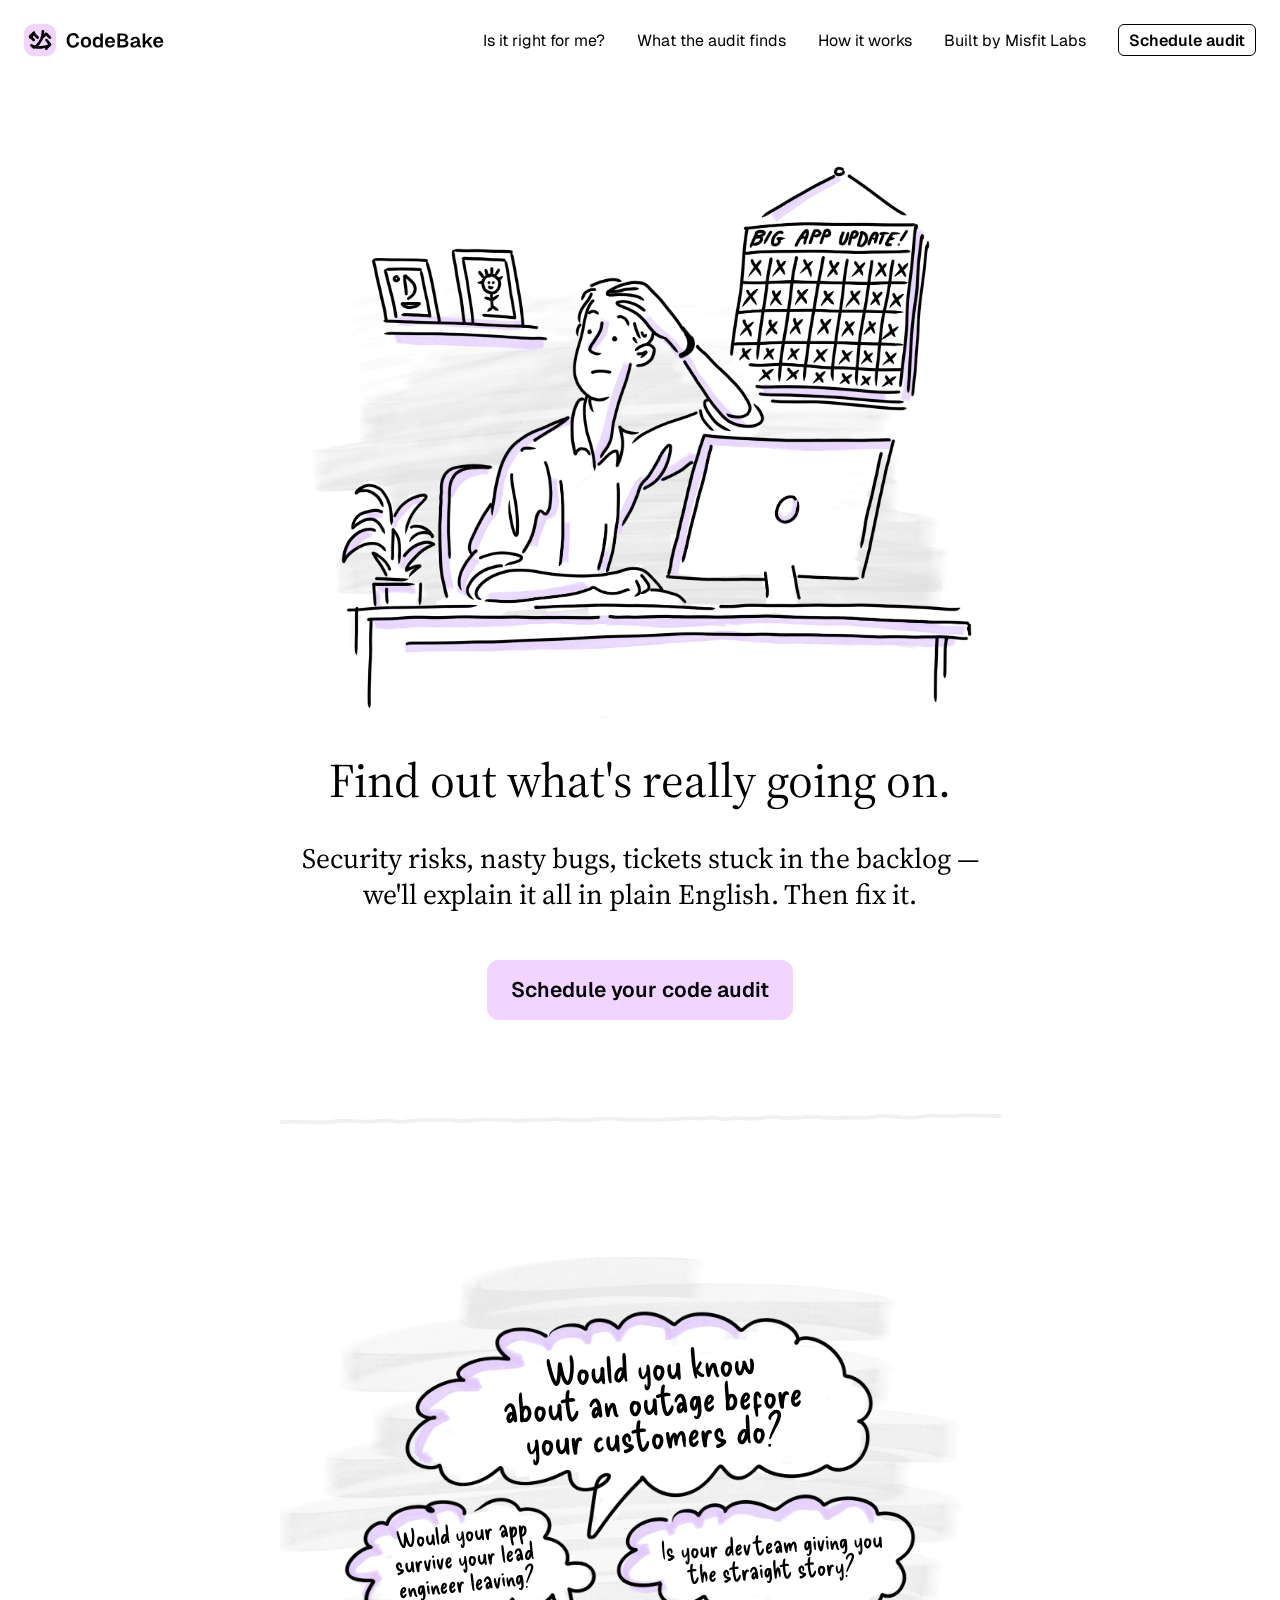
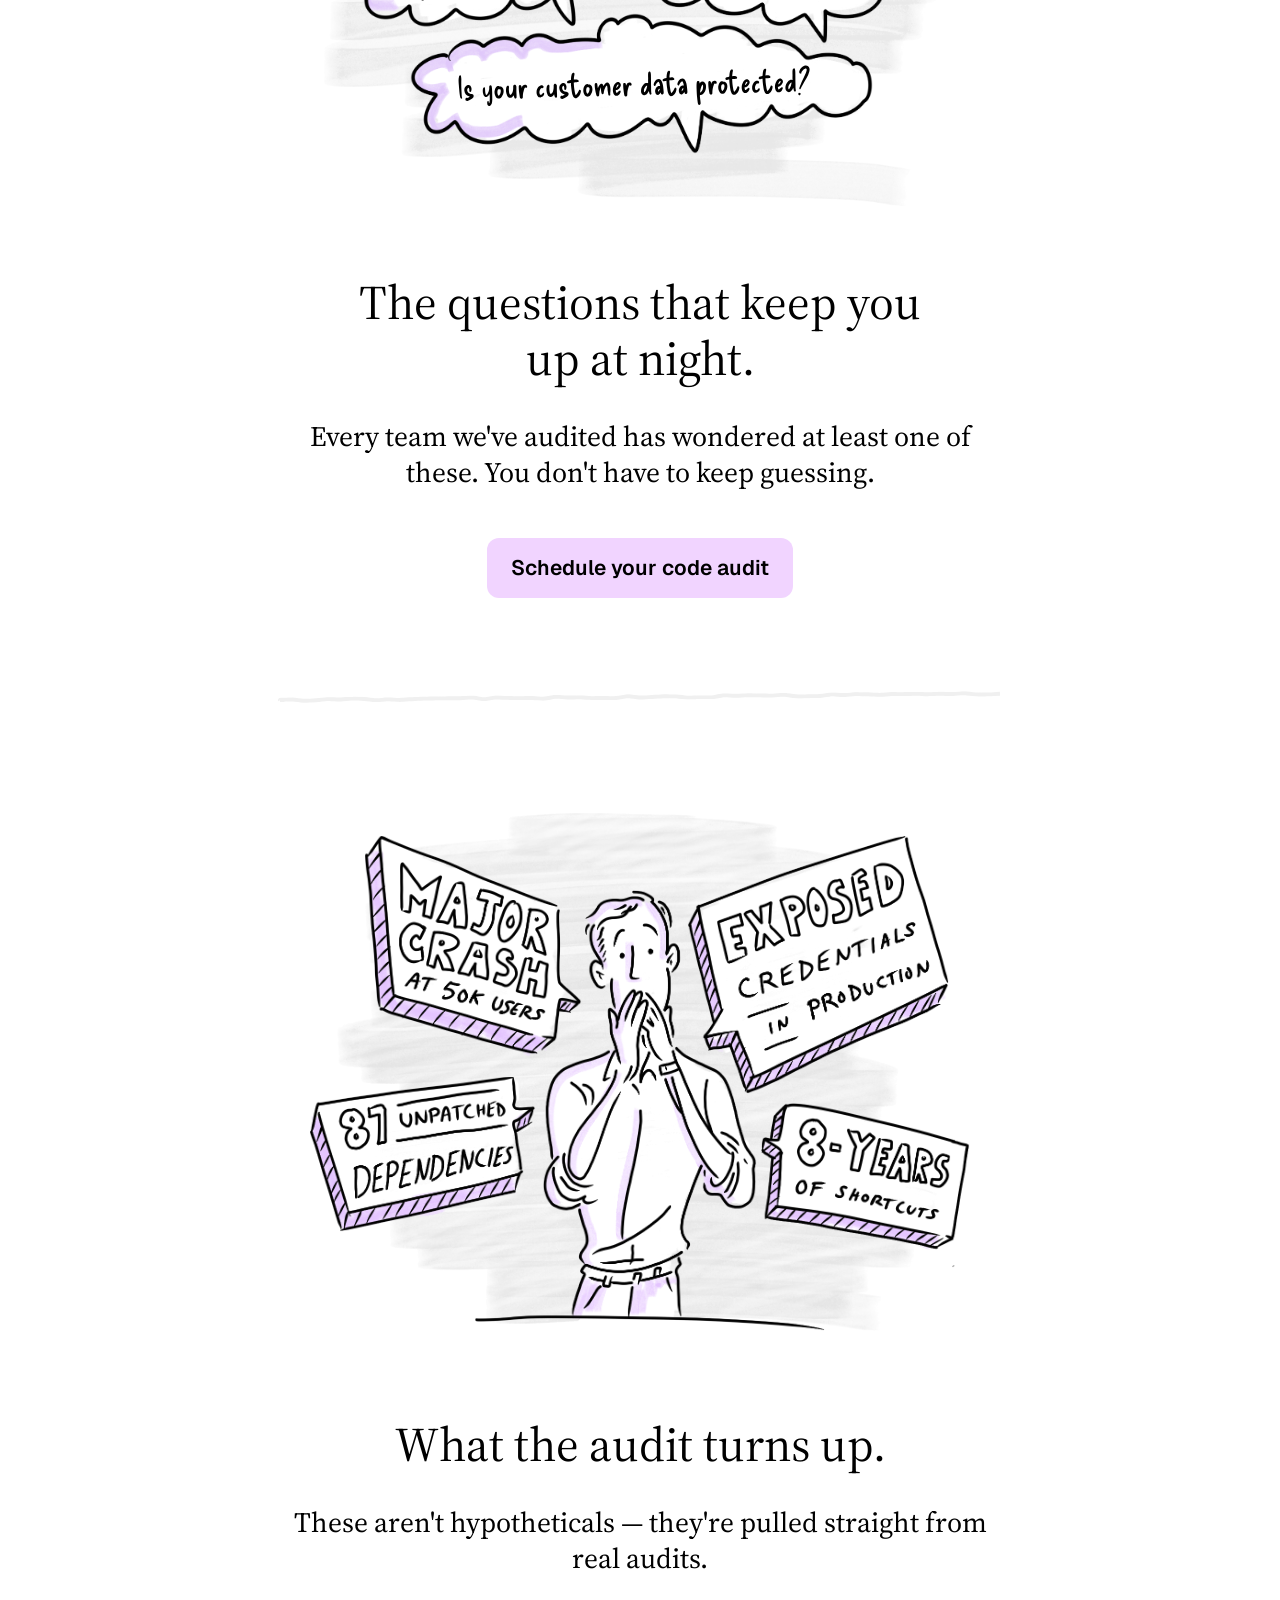
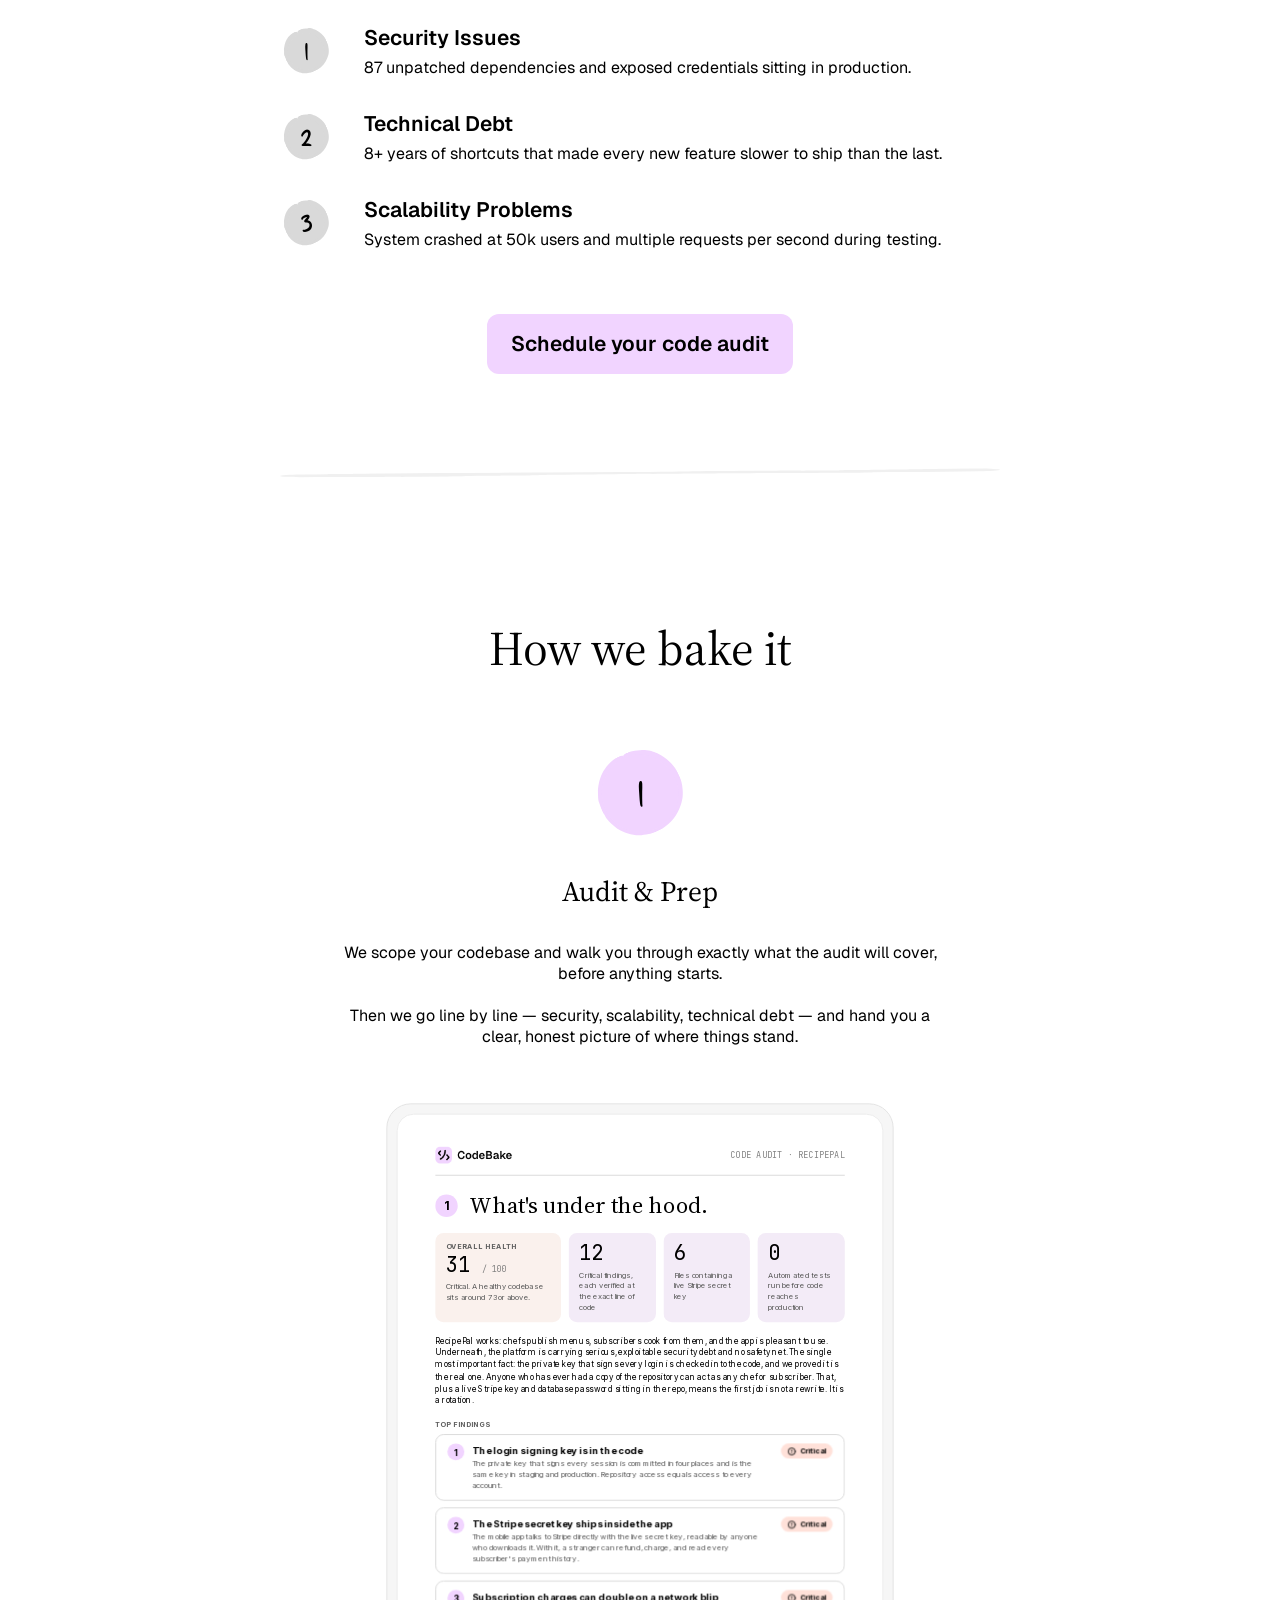
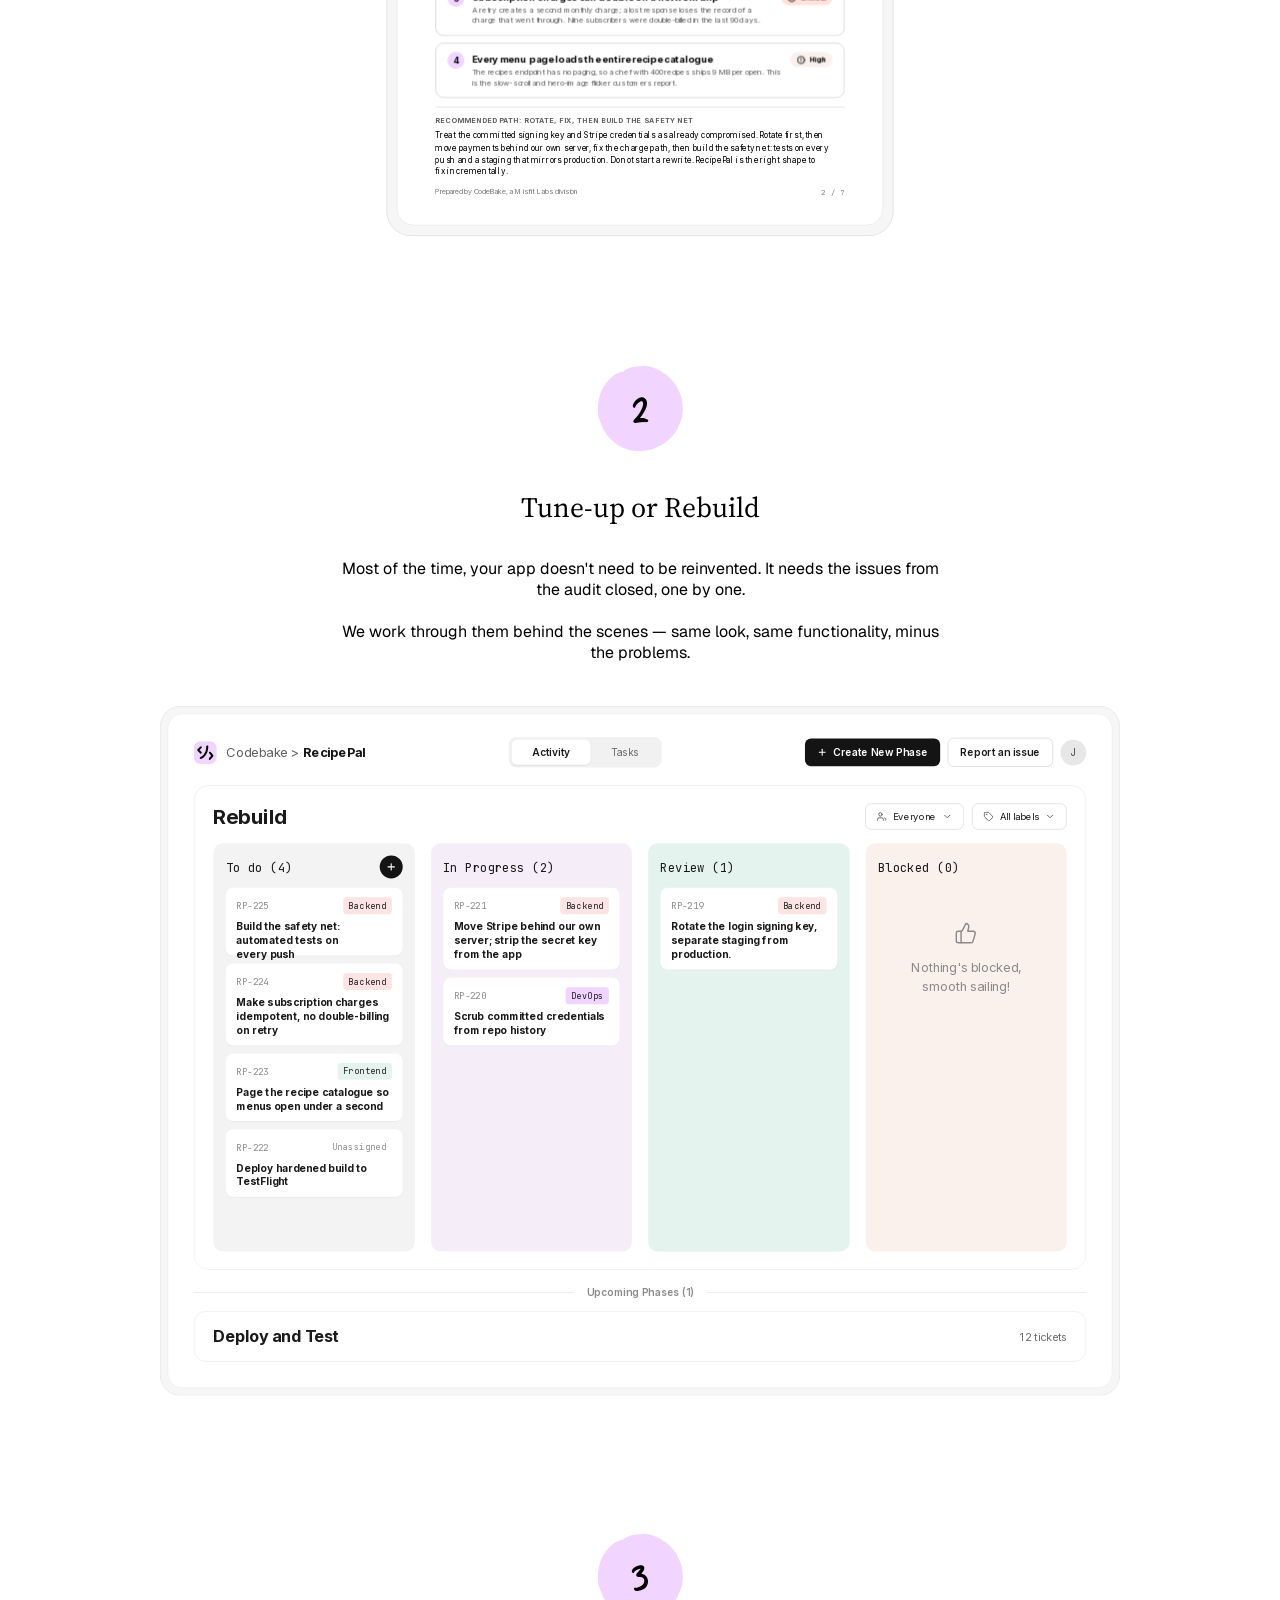
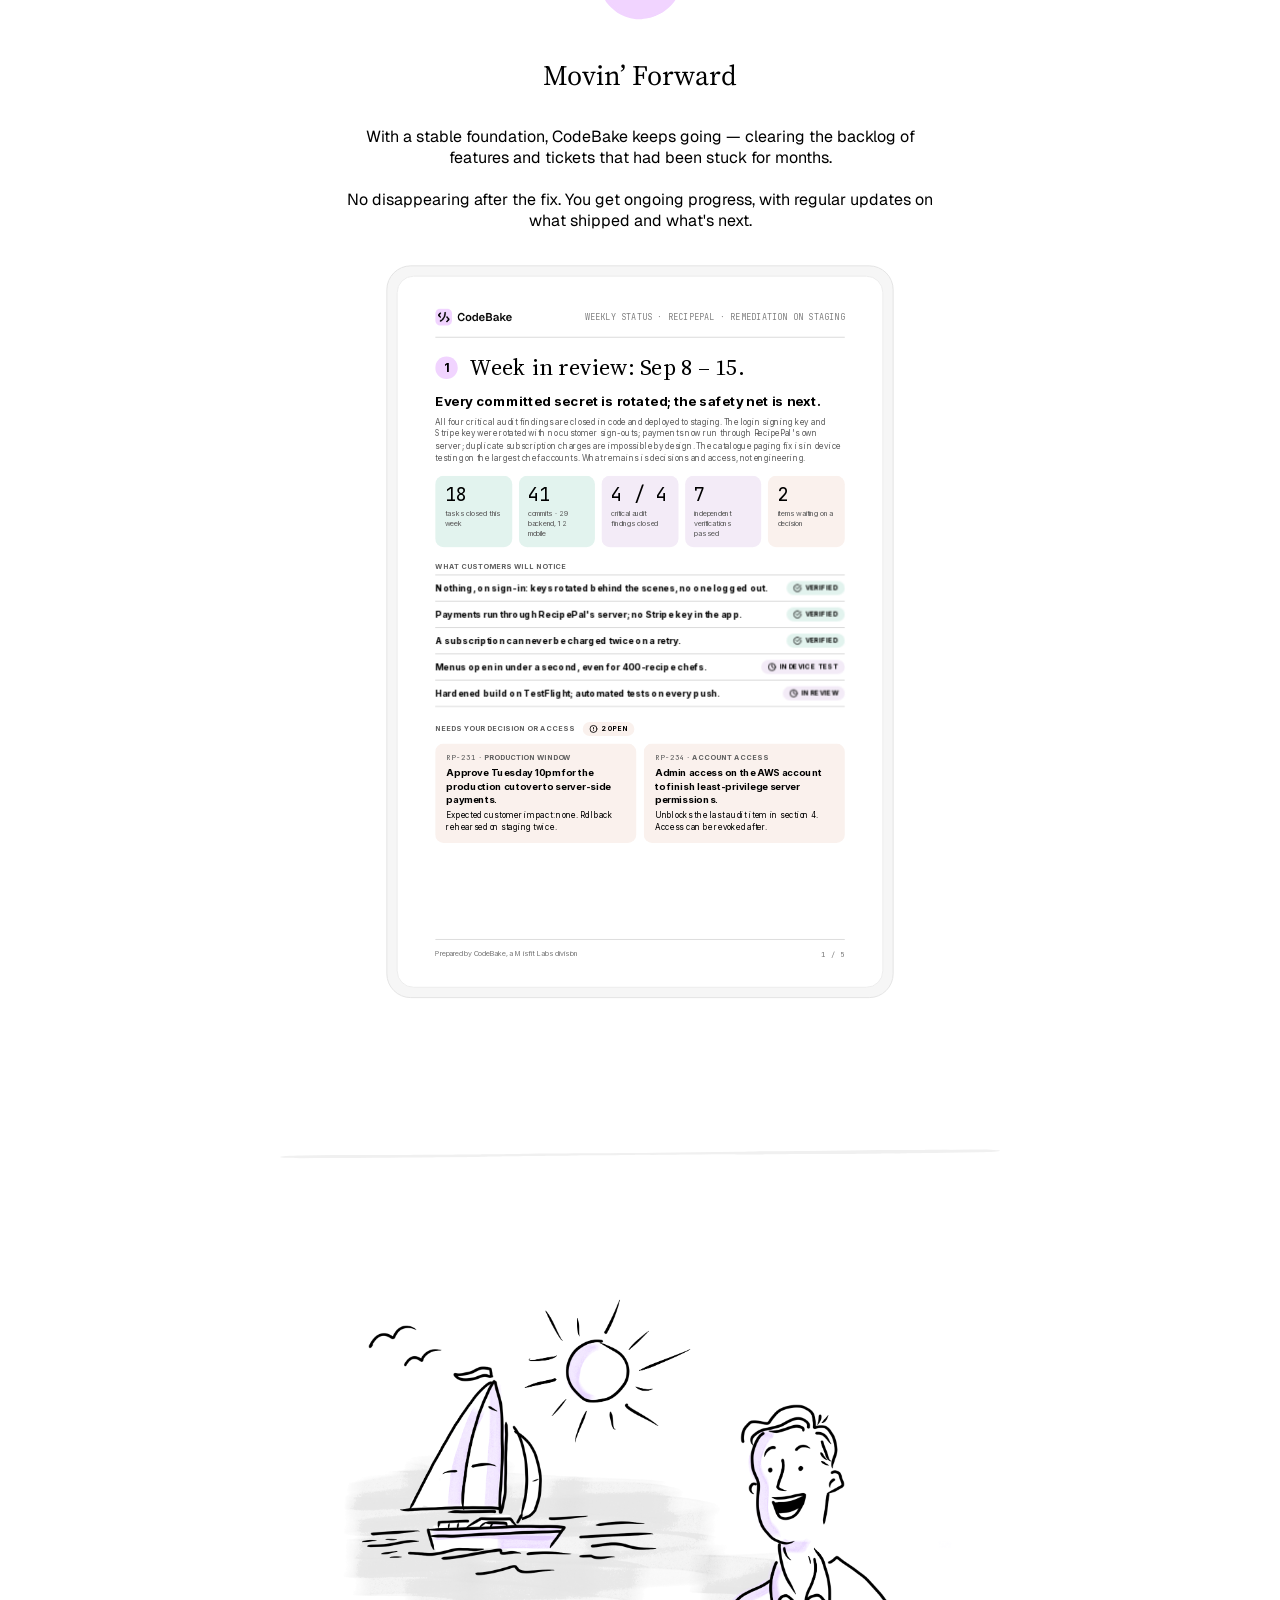
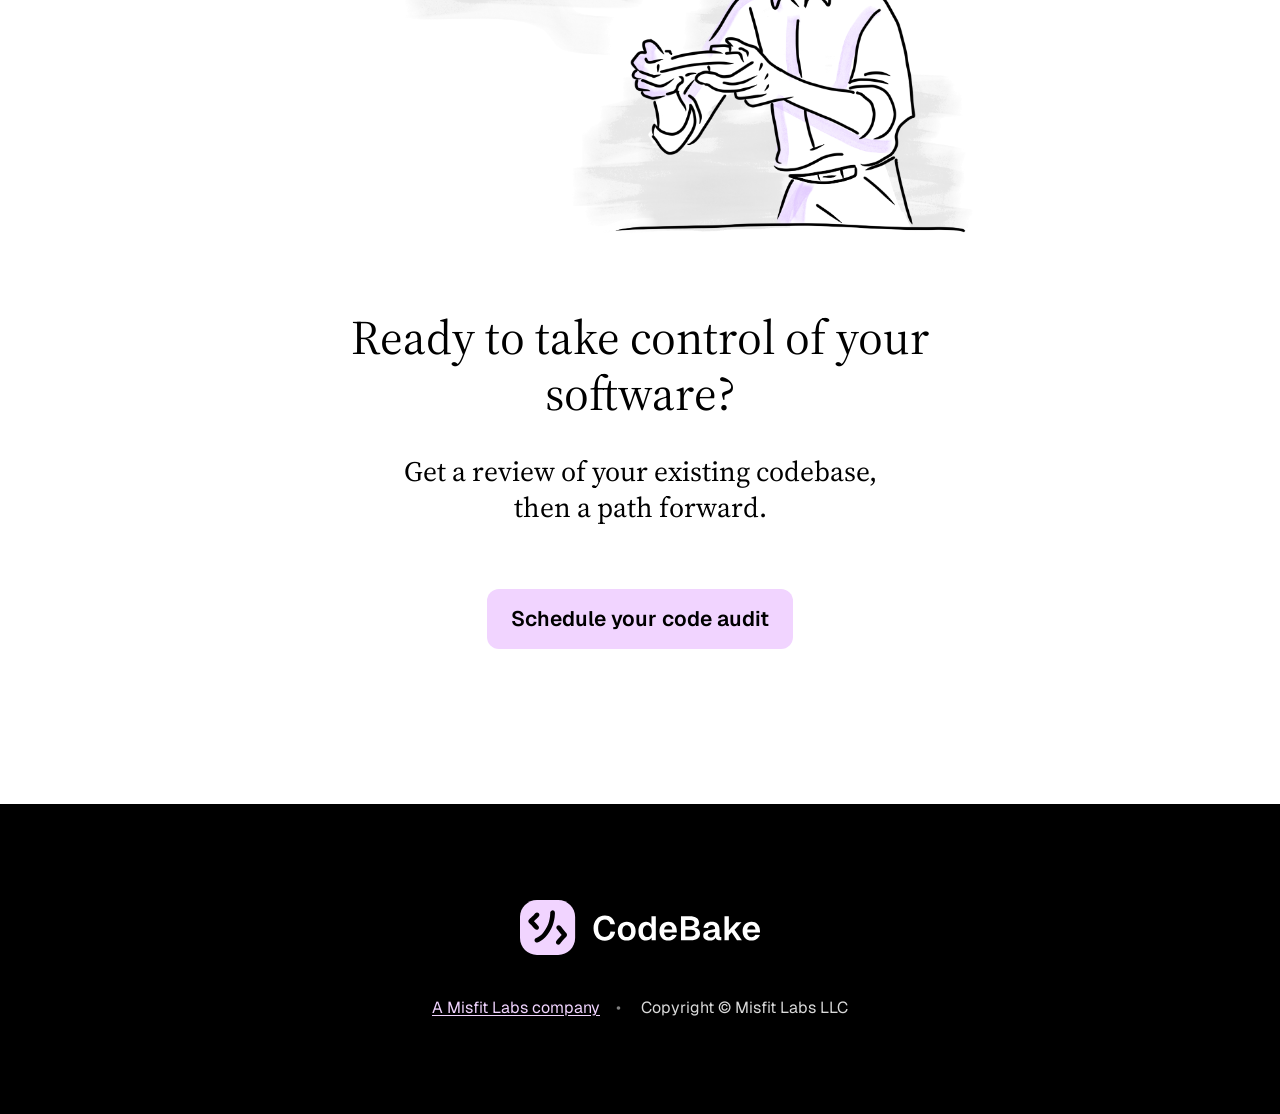
==== commit ed45a6ed: "Draw the illustrations in as they scroll into view Each illustration is split into grey wash, pink, " ====
--- a/index.html
+++ b/index.html
@@ -11,7 +11,8 @@
   <link rel="preconnect" href="https://fonts.googleapis.com">
   <link rel="preconnect" href="https://fonts.gstatic.com" crossorigin>
   <link href="https://fonts.googleapis.com/css2?family=Delicious+Handrawn&family=Geist:wght@400;600&family=Source+Serif+Pro:wght@400&display=swap" rel="stylesheet">
-  <link rel="stylesheet" href="styles.css?v=14fd8a45">
+  <script>document.documentElement.classList.add("js")</script>
+  <link rel="stylesheet" href="styles.css?v=99282cd8">
 </head>
 <body>
   <header class="nav">
@@ -50,8 +51,8 @@
       <a href="#quiz">Is it right for me?</a>
       <a href="#audit">What the audit finds</a>
       <a href="#how">How it works</a>
-      <a href="https://misfitlabs.vc">Built by Misfit Labs</a>
-      <a class="btn-outline" href="https://form.typeform.com/to/M5pn8oye"><span class="label-desktop">Schedule audit</span><span class="label-drawer">Schedule your code audit</span></a>
+      <a href="https://misfitlabs.vc" target="_blank" rel="noopener">Built by Misfit Labs</a>
+      <a class="btn-outline" href="https://form.typeform.com/to/M5pn8oye" target="_blank" rel="noopener"><span class="label-desktop">Schedule audit</span><span class="label-drawer" hidden>Schedule your code audit</span></a>
     </nav>
   </header>
 
@@ -59,11 +60,35 @@
     <!-- Hero -->
     <section class="section section-hero">
       <div class="illo">
-        <img class="art art-hero" src="assets/img/illo-hero.png" alt="A stressed developer at a desk under a Big App Update calendar full of crossed-out days">
+        <!-- Hero art is split into layers (script.js + styles.css): the ink as stroke
+             groups that pop in one after another, starting from the figure, then
+             the pink and the grey wash fade in underneath. -->
+        <div class="art art-hero draw-art" role="img" aria-label="A stressed developer at a desk under a Big App Update calendar full of crossed-out days">
+          <img class="layer layer-grey" src="assets/img/hero/grey.png" width="2048" height="2048" alt="">
+          <img class="layer layer-pink" src="assets/img/hero/pink.png" width="2048" height="2048" alt="">
+          <img class="stroke" src="assets/img/hero/ink-00.png" width="192" height="195" alt="" style="left:45.752%;top:27.1%;width:9.375%;--d:0s;transform-origin:44.8% 47.9%">
+          <img class="stroke" src="assets/img/hero/ink-01.png" width="874" height="888" alt="" style="left:24.365%;top:24.121%;width:42.676%;--d:0.0325s;transform-origin:48.7% 42.2%">
+          <img class="stroke" src="assets/img/hero/ink-02.png" width="468" height="30" alt="" style="left:14.209%;top:31.494%;width:22.852%;--d:0.065s;transform-origin:50.2% 41.8%">
+          <img class="stroke" src="assets/img/hero/ink-03.png" width="478" height="233" alt="" style="left:12.549%;top:20.068%;width:23.34%;--d:0.0975s;transform-origin:48.6% 51.7%">
+          <img class="stroke" src="assets/img/hero/ink-04.png" width="781" height="468" alt="" style="left:47.119%;top:45.703%;width:38.135%;--d:0.13s;transform-origin:48.6% 38.7%">
+          <img class="stroke" src="assets/img/hero/ink-05.png" width="540" height="695" alt="" style="left:62.061%;top:8.691%;width:26.367%;--d:0.1625s;transform-origin:50.4% 58.6%">
+          <img class="stroke" src="assets/img/hero/ink-06.png" width="629" height="354" alt="" style="left:25.586%;top:51.953%;width:30.713%;--d:0.195s;transform-origin:48.5% 64.5%">
+          <img class="stroke" src="assets/img/hero/ink-07.png" width="158" height="384" alt="" style="left:21.777%;top:49.854%;width:7.715%;--d:0.2275s;transform-origin:24.0% 36.1%">
+          <img class="stroke" src="assets/img/hero/ink-08.png" width="658" height="75" alt="" style="left:28.223%;top:66.65%;width:32.129%;--d:0.26s;transform-origin:47.7% 63.5%">
+          <img class="stroke" src="assets/img/hero/ink-09.png" width="242" height="170" alt="" style="left:9.619%;top:52.49%;width:11.816%;--d:0.2925s;transform-origin:47.5% 46.7%">
+          <img class="stroke" src="assets/img/hero/ink-10.png" width="201" height="55" alt="" style="left:77.246%;top:17.383%;width:9.814%;--d:0.325s;transform-origin:43.5% 46.3%">
+          <img class="stroke" src="assets/img/hero/ink-11.png" width="131" height="144" alt="" style="left:15.234%;top:58.643%;width:6.396%;--d:0.3575s;transform-origin:40.5% 48.4%">
+          <img class="stroke" src="assets/img/hero/ink-12.png" width="1036" height="67" alt="" style="left:45.166%;top:70.605%;width:50.586%;--d:0.39s;transform-origin:51.5% 22.7%">
+          <img class="stroke" src="assets/img/hero/ink-13.png" width="663" height="268" alt="" style="left:11.963%;top:70.703%;width:32.373%;--d:0.4225s;transform-origin:36.8% 16.8%">
+          <img class="stroke" src="assets/img/hero/ink-14.png" width="686" height="136" alt="" style="left:60.645%;top:63.818%;width:33.496%;--d:0.455s;transform-origin:47.2% 71.9%">
+          <img class="stroke" src="assets/img/hero/ink-15.png" width="1599" height="204" alt="" style="left:17.188%;top:73.047%;width:78.076%;--d:0.4875s;transform-origin:57.1% 14.7%">
+          <img class="stroke" src="assets/img/hero/ink-16.png" width="388" height="364" alt="" style="left:8.496%;top:58.691%;width:18.945%;--d:0.52s;transform-origin:32.3% 44.3%">
+          <img class="stroke" src="assets/img/hero/ink-17.png" width="68" height="465" alt="" style="left:86.621%;top:17.969%;width:3.32%;--d:0.5525s;transform-origin:44.1% 50.0%">
+        </div>
       </div>
       <h1 class="display hero-title">Find out what's really going on.</h1>
       <p class="lede">Security risks, nasty bugs, tickets stuck in the backlog — we'll explain it all in plain English. Then fix it.</p>
-      <a class="btn" href="https://form.typeform.com/to/M5pn8oye">Schedule your code audit</a>
+      <a class="btn" href="https://form.typeform.com/to/M5pn8oye" target="_blank" rel="noopener">Schedule your code audit</a>
     </section>
 
     <div class="divider divider-hero" aria-hidden="true">
@@ -78,16 +103,22 @@
     <!-- Quiz -->
     <section class="section section-quiz" id="quiz">
       <div class="illo">
-        <img class="art art-audit" src="assets/img/illo-audit.png" alt="">
-        <img class="art art-bubbles" src="assets/img/illo-chat-bubbles.png" alt="">
+        <div class="art art-bubbles draw-art" style="aspect-ratio:2048/2048;--pink-d:0.250s;--grey-d:0.350s">
+          <img class="layer layer-grey" src="assets/img/chat-bubbles/grey.png" width="2048" height="2048" alt="">
+          <img class="layer layer-pink" src="assets/img/chat-bubbles/pink.png" width="2048" height="2048" alt="">
+          <img class="stroke" src="assets/img/chat-bubbles/ink-00.png" width="1190" height="585" alt="" style="left:22.314%;top:15.576%;width:58.105%;--d:0.0000s;transform-origin:49.1% 46.6%">
+          <img class="stroke" src="assets/img/chat-bubbles/ink-01.png" width="763" height="383" alt="" style="left:48.389%;top:38.184%;width:37.256%;--d:0.1000s;transform-origin:51.8% 45.7%">
+          <img class="stroke" src="assets/img/chat-bubbles/ink-02.png" width="640" height="333" alt="" style="left:14.893%;top:38.574%;width:31.25%;--d:0.2000s;transform-origin:50.6% 54.6%">
+          <img class="stroke" src="assets/img/chat-bubbles/ink-03.png" width="1173" height="357" alt="" style="left:22.998%;top:53.076%;width:57.275%;--d:0.3000s;transform-origin:49.3% 51.3%">
+        </div>
         <picture>
           <source media="(max-width: 767px)" srcset="assets/img/m-bubbles-vector.svg" width="249.757" height="184.743">
-          <img class="art art-bubbles-text" src="assets/img/bubbles-vector.svg" width="486.013" height="359.501" alt="Speech bubbles asking the questions teams worry about">
+          <img class="art art-bubbles-text" style="--d:0.350s" src="assets/img/bubbles-vector.svg" width="486.013" height="359.501" alt="Speech bubbles asking the questions teams worry about">
         </picture>
       </div>
       <h2 class="display">The questions that keep you<br class="d-only"> up at night.</h2>
       <p class="lede">Every team we've audited has wondered at least one of these. You don't have to keep guessing.</p>
-      <a class="btn" href="https://form.typeform.com/to/M5pn8oye">Schedule your code audit</a>
+      <a class="btn" href="https://form.typeform.com/to/M5pn8oye" target="_blank" rel="noopener">Schedule your code audit</a>
     </section>
 
     <div class="divider divider-quiz" aria-hidden="true">
@@ -102,7 +133,23 @@
     <!-- Audit findings -->
     <section class="section section-audit" id="audit">
       <div class="illo">
-        <img class="art art-audit" src="assets/img/illo-audit.png" alt="A shocked developer surrounded by signs: major crash at 50k users, exposed credentials in production, 87 unpatched dependencies, 8 years of shortcuts">
+        <div class="art art-audit draw-art" role="img" aria-label="A shocked developer surrounded by signs: major crash at 50k users, exposed credentials in production, 87 unpatched dependencies, 8 years of shortcuts" style="aspect-ratio:1581/1347;--pink-d:0.340s;--grey-d:0.440s">
+          <img class="layer layer-grey" src="assets/img/audit/grey.png" width="1581" height="1347" alt="">
+          <img class="layer layer-pink" src="assets/img/audit/pink.png" width="1581" height="1347" alt="">
+          <img class="stroke" src="assets/img/audit/ink-00.png" width="133" height="206" alt="" style="left:42.441%;top:16.704%;width:8.412%;--d:0.0000s;transform-origin:37.7% 39.8%">
+          <img class="stroke" src="assets/img/audit/ink-01.png" width="467" height="784" alt="" style="left:36.622%;top:15.739%;width:29.538%;--d:0.0325s;transform-origin:49.6% 55.1%">
+          <img class="stroke" src="assets/img/audit/ink-02.png" width="473" height="478" alt="" style="left:12.144%;top:6.978%;width:29.918%;--d:0.0650s;transform-origin:43.7% 55.5%">
+          <img class="stroke" src="assets/img/audit/ink-03.png" width="204" height="254" alt="" style="left:24.794%;top:17.298%;width:12.903%;--d:0.0975s;transform-origin:53.8% 56.0%">
+          <img class="stroke" src="assets/img/audit/ink-04.png" width="569" height="563" alt="" style="left:56.546%;top:6.978%;width:35.99%;--d:0.1300s;transform-origin:49.6% 56.5%">
+          <img class="stroke" src="assets/img/audit/ink-05.png" width="170" height="207" alt="" style="left:60.531%;top:17.446%;width:10.753%;--d:0.1625s;transform-origin:49.1% 44.0%">
+          <img class="stroke" src="assets/img/audit/ink-06.png" width="176" height="321" alt="" style="left:43.327%;top:50.928%;width:11.132%;--d:0.1950s;transform-origin:51.5% 60.8%">
+          <img class="stroke" src="assets/img/audit/ink-07.png" width="494" height="339" alt="" style="left:4.617%;top:45.805%;width:31.246%;--d:0.2275s;transform-origin:48.5% 47.6%">
+          <img class="stroke" src="assets/img/audit/ink-08.png" width="150" height="242" alt="" style="left:17.078%;top:11.21%;width:9.488%;--d:0.2600s;transform-origin:53.2% 47.8%">
+          <img class="stroke" src="assets/img/audit/ink-09.png" width="214" height="250" alt="" style="left:68.944%;top:12.101%;width:13.536%;--d:0.2925s;transform-origin:53.1% 43.7%">
+          <img class="stroke" src="assets/img/audit/ink-10.png" width="454" height="360" alt="" style="left:66.603%;top:49.963%;width:28.716%;--d:0.3250s;transform-origin:41.5% 46.3%">
+          <img class="stroke" src="assets/img/audit/ink-11.png" width="762" height="269" alt="" style="left:27.324%;top:66.964%;width:48.197%;--d:0.3575s;transform-origin:45.2% 67.8%">
+          <img class="stroke" src="assets/img/audit/ink-12.png" width="179" height="113" alt="" style="left:81.404%;top:55.679%;width:11.322%;--d:0.3900s;transform-origin:49.8% 53.2%">
+        </div>
       </div>
       <h2 class="display">What the audit turns up.</h2>
       <p class="lede">These aren't hypotheticals — they're pulled straight from real audits.</p>
@@ -123,7 +170,7 @@
           <p>System crashed at 50k users and multiple requests per second during testing.</p>
         </li>
       </ol>
-      <a class="btn" href="https://form.typeform.com/to/M5pn8oye">Schedule your code audit</a>
+      <a class="btn" href="https://form.typeform.com/to/M5pn8oye" target="_blank" rel="noopener">Schedule your code audit</a>
     </section>
 
     <div class="divider divider-audit" aria-hidden="true">
@@ -182,11 +229,30 @@
     <!-- CTA -->
     <section class="section section-cta" id="schedule">
       <div class="illo illo-white">
-        <img class="art art-cta" src="assets/img/illo-cta.png" alt="A relaxed, smiling developer holding a phone, daydreaming about a sailboat in the sun">
+        <div class="art art-cta draw-art" role="img" aria-label="A relaxed, smiling developer holding a phone, daydreaming about a sailboat in the sun" style="aspect-ratio:2048/2048;--pink-d:0.438s;--grey-d:0.538s">
+          <img class="layer layer-grey" src="assets/img/cta/grey.png" width="2048" height="2048" alt="">
+          <img class="layer layer-pink" src="assets/img/cta/pink.png" width="2048" height="2048" alt="">
+          <img class="stroke" src="assets/img/cta/ink-00.png" width="321" height="370" alt="" style="left:64.844%;top:28.906%;width:15.674%;--d:0.0000s;transform-origin:66.8% 35.2%">
+          <img class="stroke" src="assets/img/cta/ink-01.png" width="192" height="548" alt="" style="left:66.064%;top:30.664%;width:9.375%;--d:0.0325s;transform-origin:40.1% 36.2%">
+          <img class="stroke" src="assets/img/cta/ink-02.png" width="111" height="194" alt="" style="left:69.482%;top:36.963%;width:5.42%;--d:0.0650s;transform-origin:46.4% 67.5%">
+          <img class="stroke" src="assets/img/cta/ink-03.png" width="87" height="192" alt="" style="left:74.316%;top:50.244%;width:4.248%;--d:0.0975s;transform-origin:53.7% 57.5%">
+          <img class="stroke" src="assets/img/cta/ink-04.png" width="272" height="827" alt="" style="left:77.881%;top:51.465%;width:13.281%;--d:0.1300s;transform-origin:69.6% 53.2%">
+          <img class="stroke" src="assets/img/cta/ink-05.png" width="279" height="253" alt="" style="left:60.156%;top:52.197%;width:13.623%;--d:0.1625s;transform-origin:52.6% 47.4%">
+          <img class="stroke" src="assets/img/cta/ink-06.png" width="512" height="439" alt="" style="left:32.617%;top:13.281%;width:25%;--d:0.1950s;transform-origin:45.0% 50.4%">
+          <img class="stroke" src="assets/img/cta/ink-07.png" width="696" height="412" alt="" style="left:54.346%;top:59.082%;width:33.984%;--d:0.2275s;transform-origin:55.1% 48.2%">
+          <img class="stroke" src="assets/img/cta/ink-08.png" width="708" height="412" alt="" style="left:17.871%;top:32.08%;width:34.57%;--d:0.2600s;transform-origin:45.7% 70.3%">
+          <img class="stroke" src="assets/img/cta/ink-09.png" width="136" height="238" alt="" style="left:80.811%;top:59.375%;width:6.641%;--d:0.2925s;transform-origin:41.4% 65.3%">
+          <img class="stroke" src="assets/img/cta/ink-10.png" width="704" height="390" alt="" style="left:48.438%;top:63.867%;width:34.375%;--d:0.3250s;transform-origin:35.7% 48.1%">
+          <img class="stroke" src="assets/img/cta/ink-11.png" width="595" height="116" alt="" style="left:8.154%;top:48.975%;width:29.053%;--d:0.3575s;transform-origin:49.7% 45.2%">
+          <img class="stroke" src="assets/img/cta/ink-12.png" width="425" height="484" alt="" style="left:9.619%;top:25.195%;width:20.752%;--d:0.3900s;transform-origin:71.6% 54.6%">
+          <img class="stroke" src="assets/img/cta/ink-13.png" width="261" height="207" alt="" style="left:69.824%;top:81.006%;width:12.744%;--d:0.4225s;transform-origin:50.4% 34.2%">
+          <img class="stroke" src="assets/img/cta/ink-14.png" width="386" height="176" alt="" style="left:9.326%;top:17.09%;width:18.848%;--d:0.4550s;transform-origin:54.0% 58.4%">
+          <img class="stroke" src="assets/img/cta/ink-15.png" width="1077" height="93" alt="" style="left:46.143%;top:88.525%;width:52.588%;--d:0.4875s;transform-origin:51.8% 75.2%">
+        </div>
       </div>
       <h2 class="display cta-title">Ready to take control of your software?</h2>
       <p class="lede">Get a review of your existing codebase,<br> then a path forward.</p>
-      <a class="btn" href="https://form.typeform.com/to/M5pn8oye">Schedule your code audit</a>
+      <a class="btn" href="https://form.typeform.com/to/M5pn8oye" target="_blank" rel="noopener">Schedule your code audit</a>
     </section>
   </main>
 
@@ -196,10 +262,10 @@
       <img class="footer-logo" src="assets/img/logo-footer.svg" width="240" height="55.1275" alt="CodeBake">
     </picture>
     <p class="footer-legal">
-      <a href="https://misfitlabs.vc">A Misfit Labs company</a><span class="sep" aria-hidden="true">    •     </span><span class="copy">Copyright © Misfit Labs LLC</span>
+      <a href="https://misfitlabs.vc" target="_blank" rel="noopener">A Misfit Labs company</a><span class="sep" aria-hidden="true">    •     </span><span class="copy">Copyright © Misfit Labs LLC</span>
     </p>
   </footer>
 
-  <script src="script.js?v=a5c39344"></script>
+  <script src="script.js?v=3d9761a4"></script>
 </body>
 </html>
--- a/styles.css
+++ b/styles.css
@@ -112,6 +112,28 @@
 .illo-white { background: var(--cb-white); }
 .art { position: absolute; height: auto; }
 .art-hero         { left: 0;         top: -10.1786%; width: 100.4167%; }
+
+/* Layered illustrations (see script.js). The ink is split into stroke groups
+   that pop in one after another (each has its own --d delay), then the pink
+   and the grey wash fade in underneath. */
+.draw-art { aspect-ratio: 1 / 1; }
+.draw-art .layer { position: absolute; inset: 0; width: 100%; height: 100%; }
+.draw-art .stroke {
+  position: absolute; height: auto;
+  transition: opacity .18s ease-out var(--d), transform .25s cubic-bezier(.2, .7, .2, 1) var(--d);
+}
+.draw-art .layer-pink { transition: opacity .3s ease-out var(--pink-d, .5s); }
+.draw-art .layer-grey { transition: opacity .45s ease-out var(--grey-d, .6s); }
+/* Hidden from first paint when JS is running; script.js adds .drawn to play */
+.js .draw-art:not(.drawn) .layer,
+.js .draw-art:not(.drawn) .stroke { opacity: 0; }
+.js .draw-art:not(.drawn) .stroke { transform: scale(.94); }
+/* Quiz bubbles: the handwritten questions fade in once the bubbles are drawn */
+.art-bubbles-text { transition: opacity .3s ease-out var(--d, 0s); }
+.js .illo:not(.drawn) .art-bubbles-text { opacity: 0; }
+@media (prefers-reduced-motion: reduce) {
+  .js .draw-art .layer, .js .draw-art .stroke, .js .illo .art-bubbles-text { opacity: 1; transform: none; transition: none; }
+}
 .art-audit        { left: -0.6944%;  top: -0.0496%;  width: 101.2333%; }
 .art-bubbles      { left: -7.7778%;  top: -11.6571%; width: 112.2222%; }
 .art-bubbles-text { left: 16.0969%;  top: 17.2821%;  width: 67.5018%; }
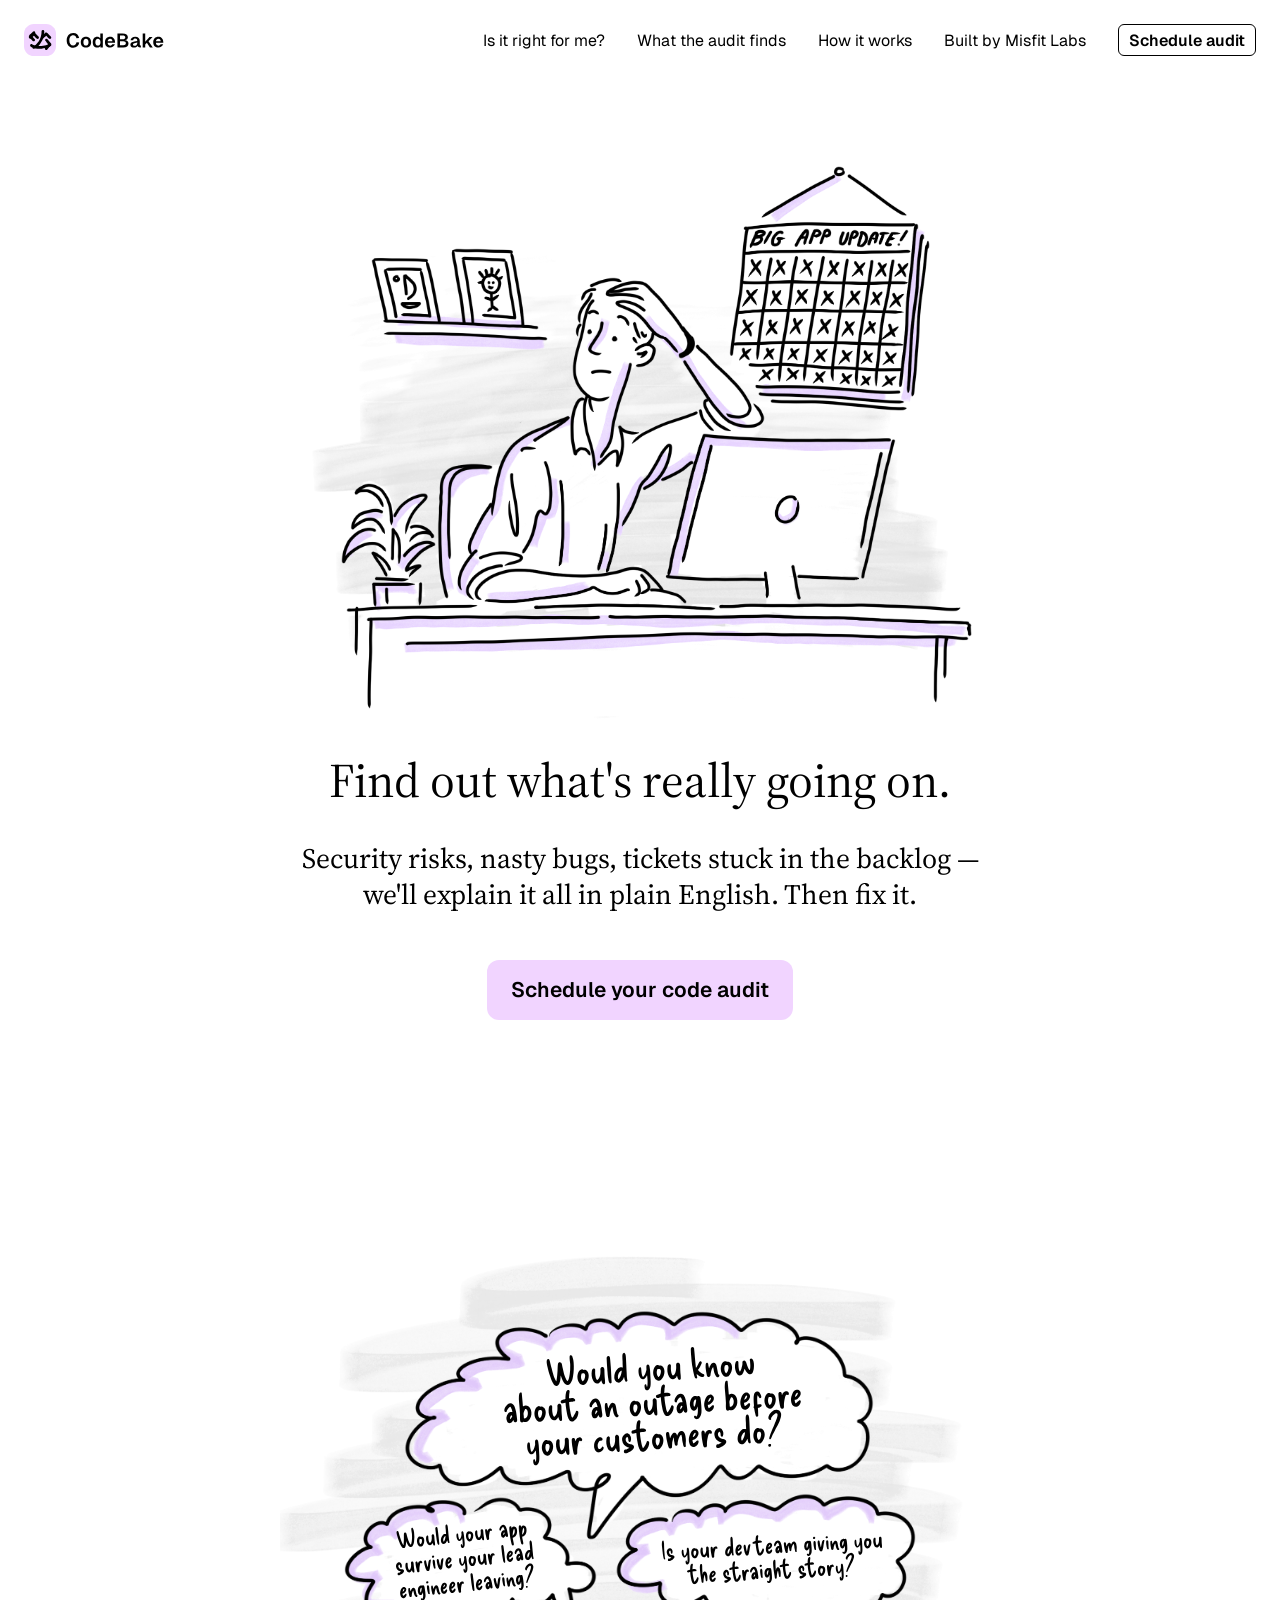
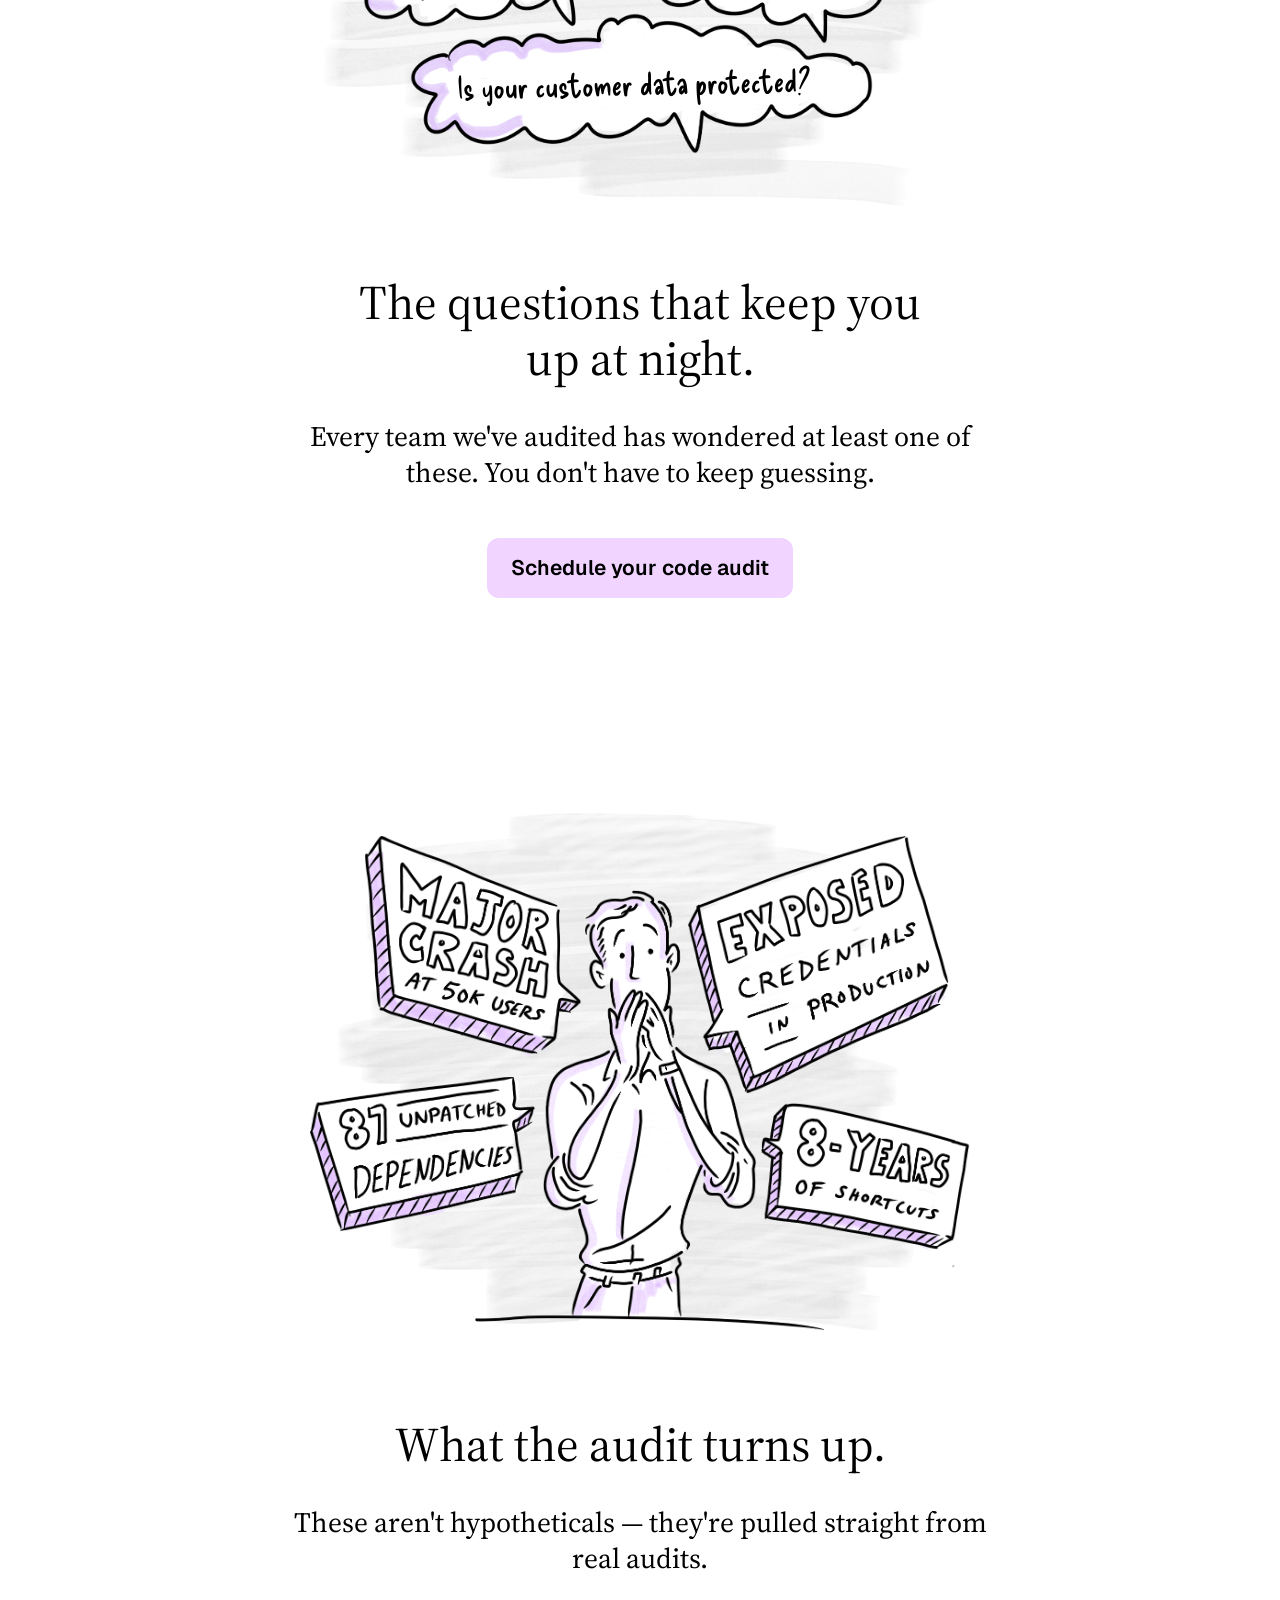
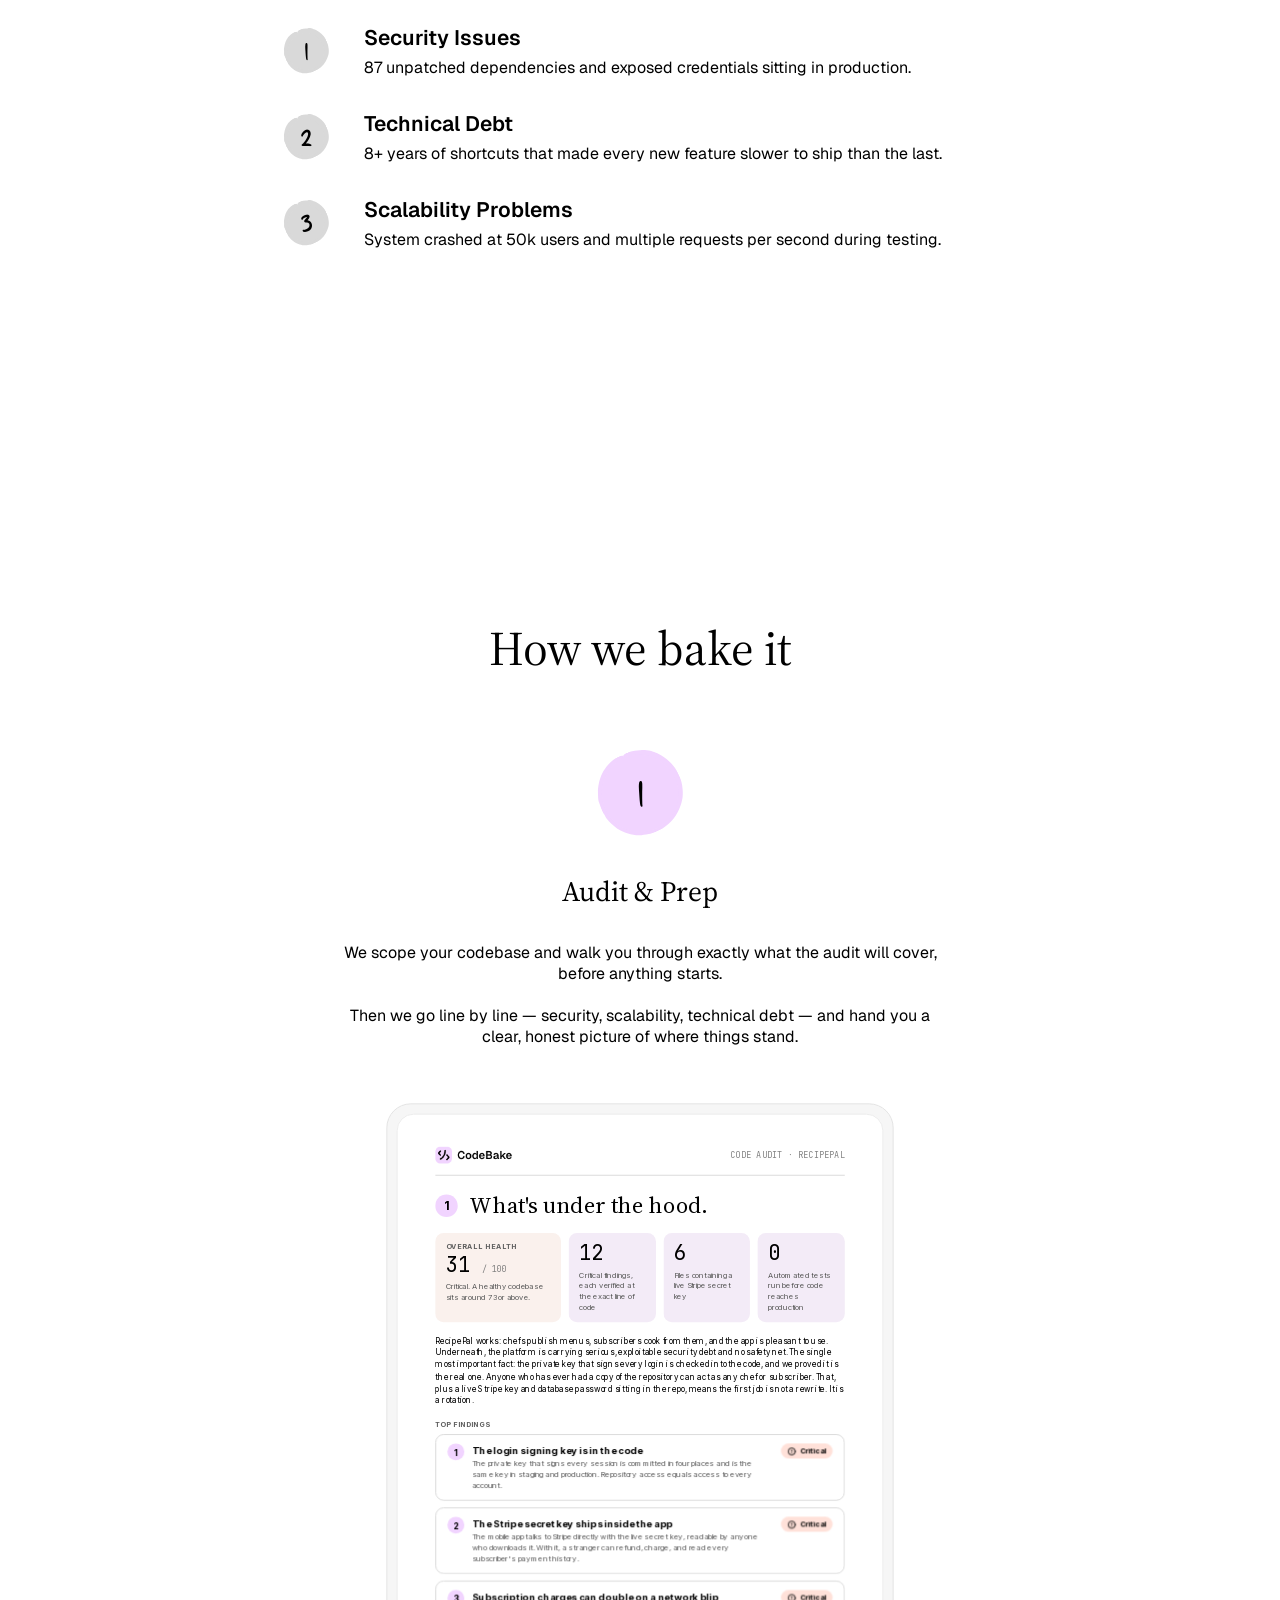
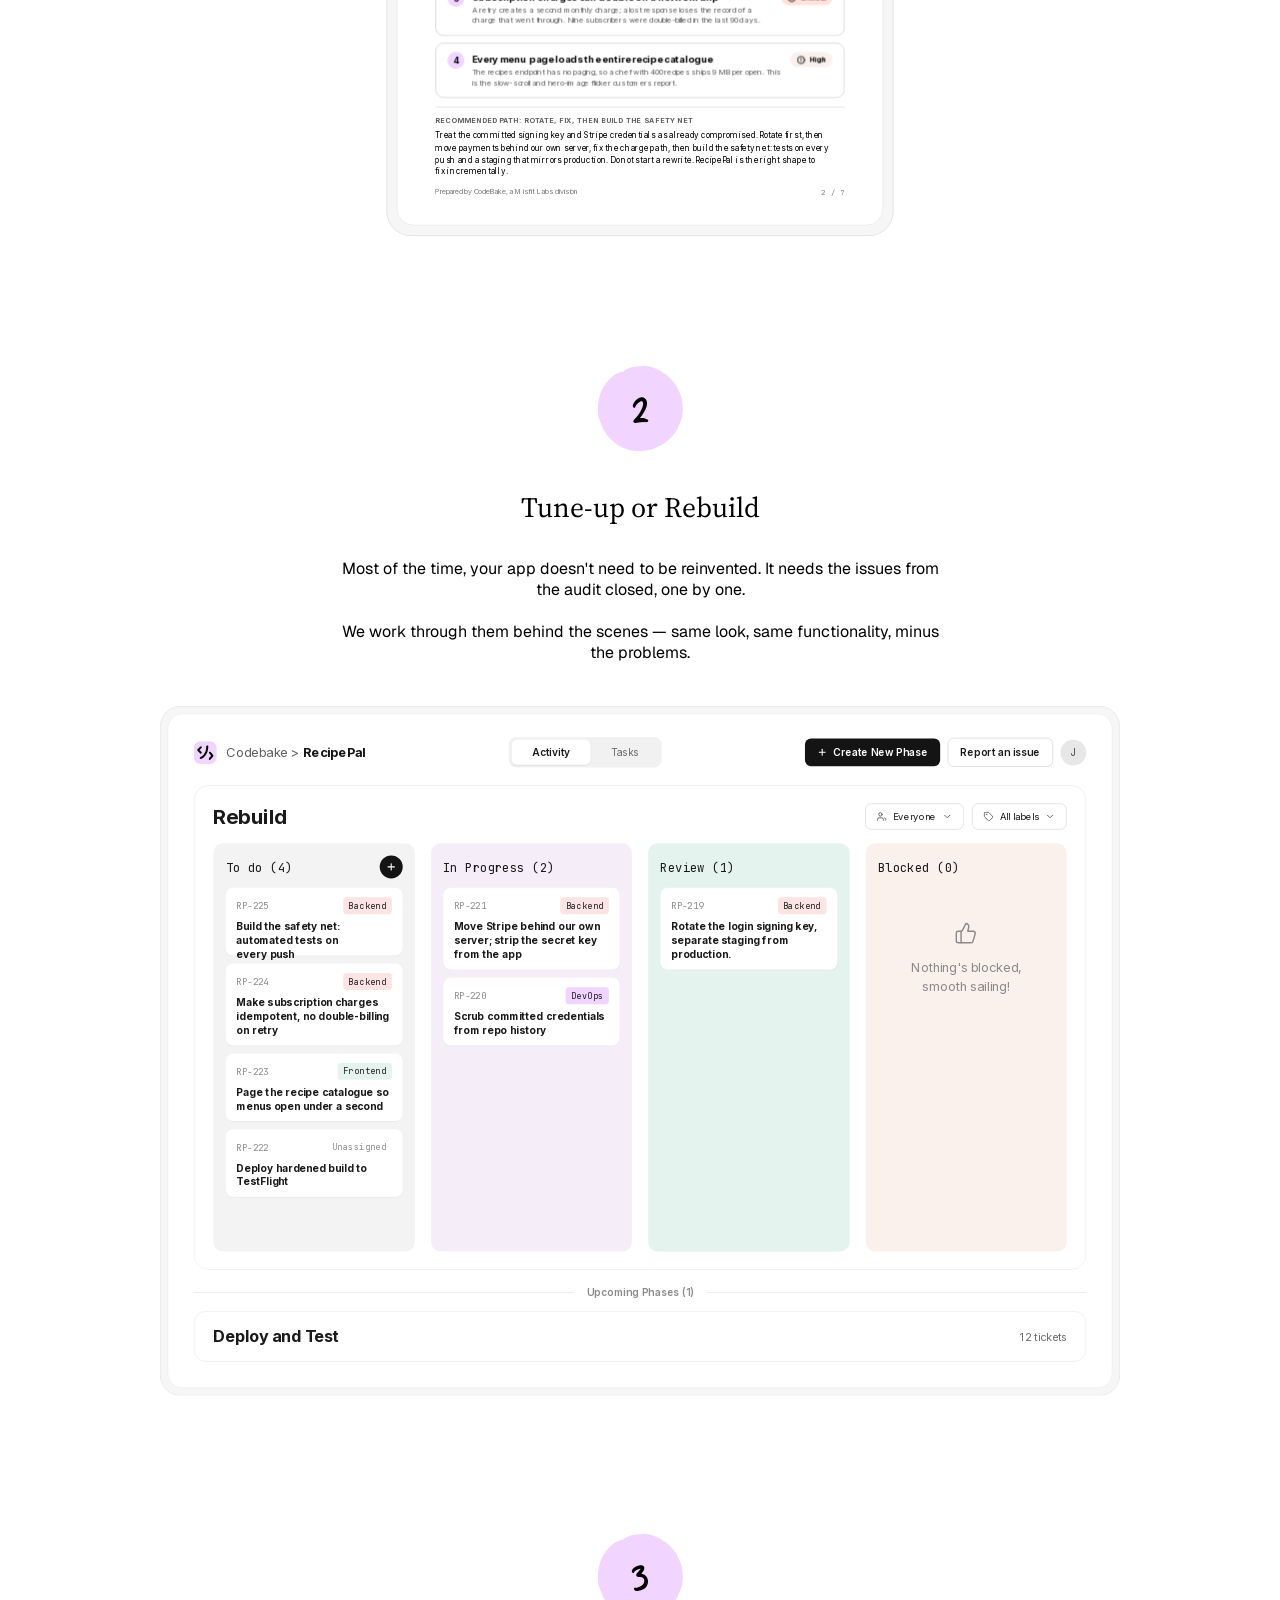
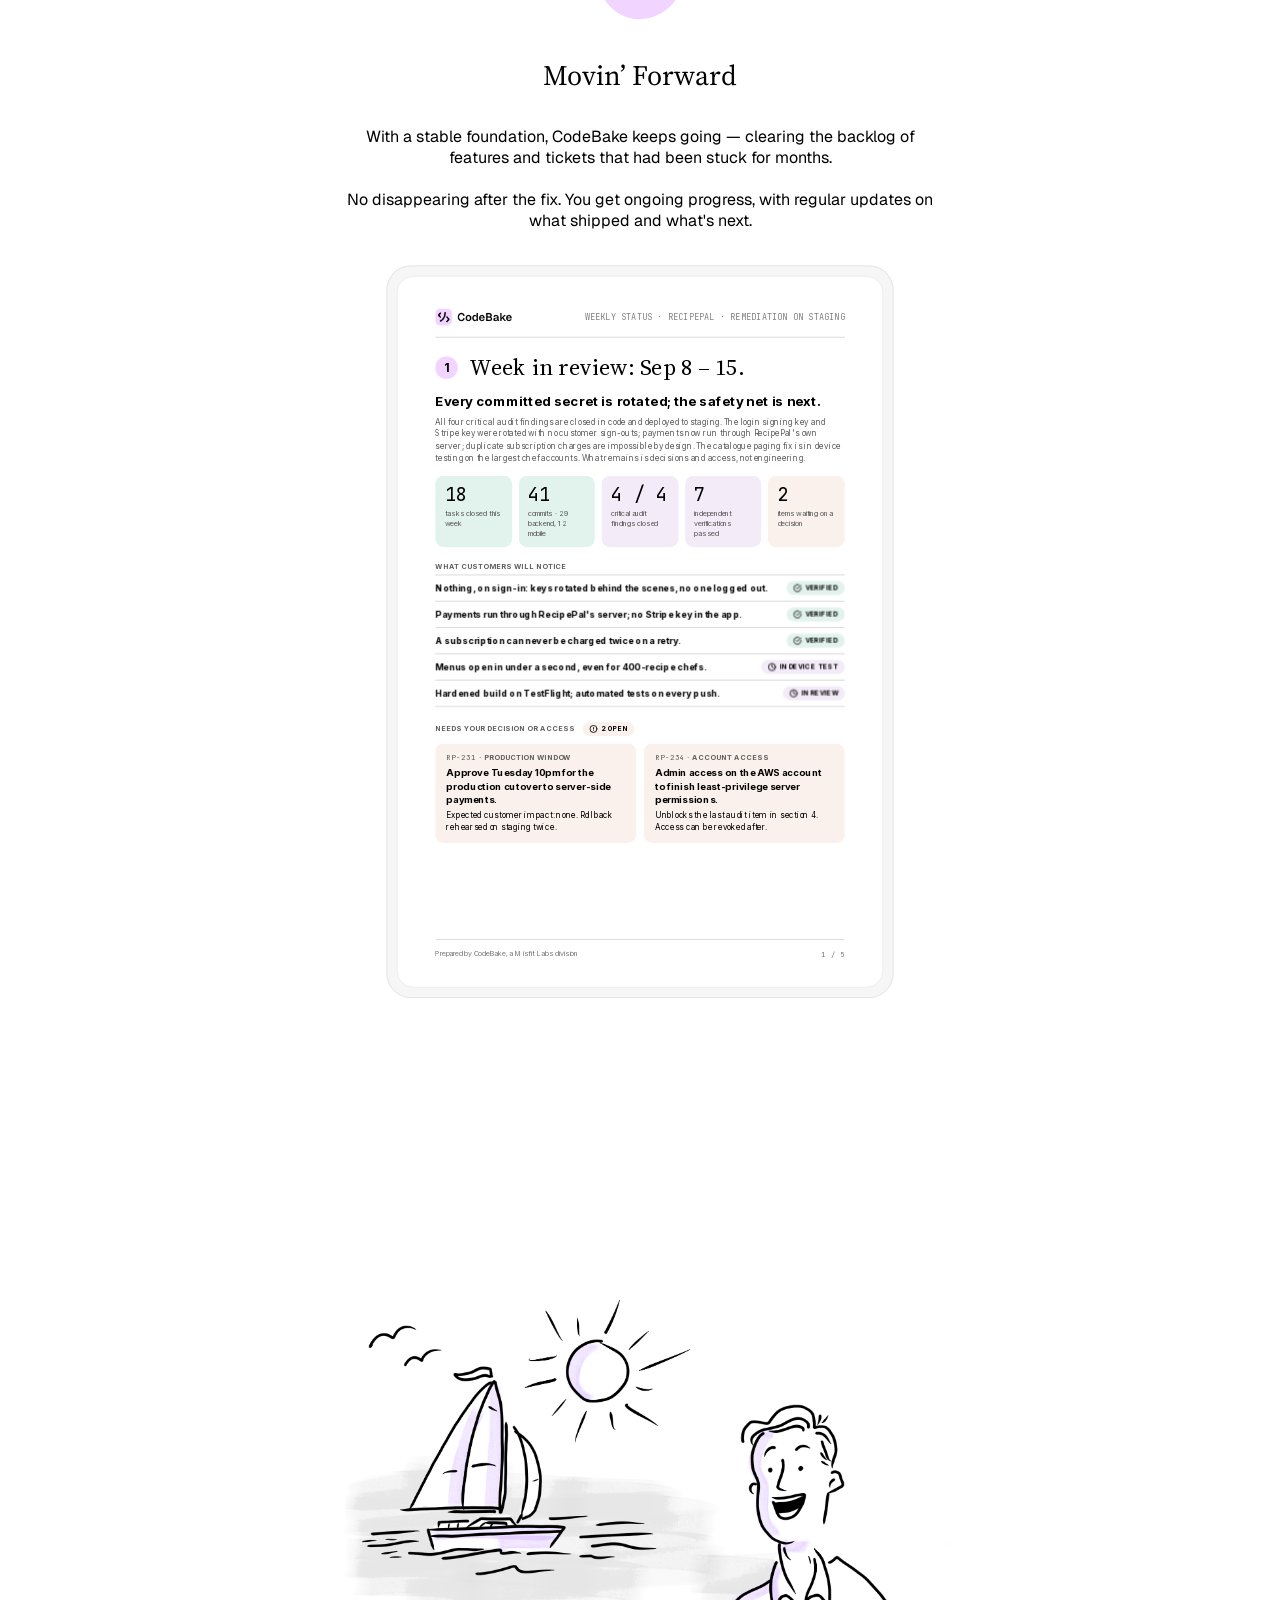
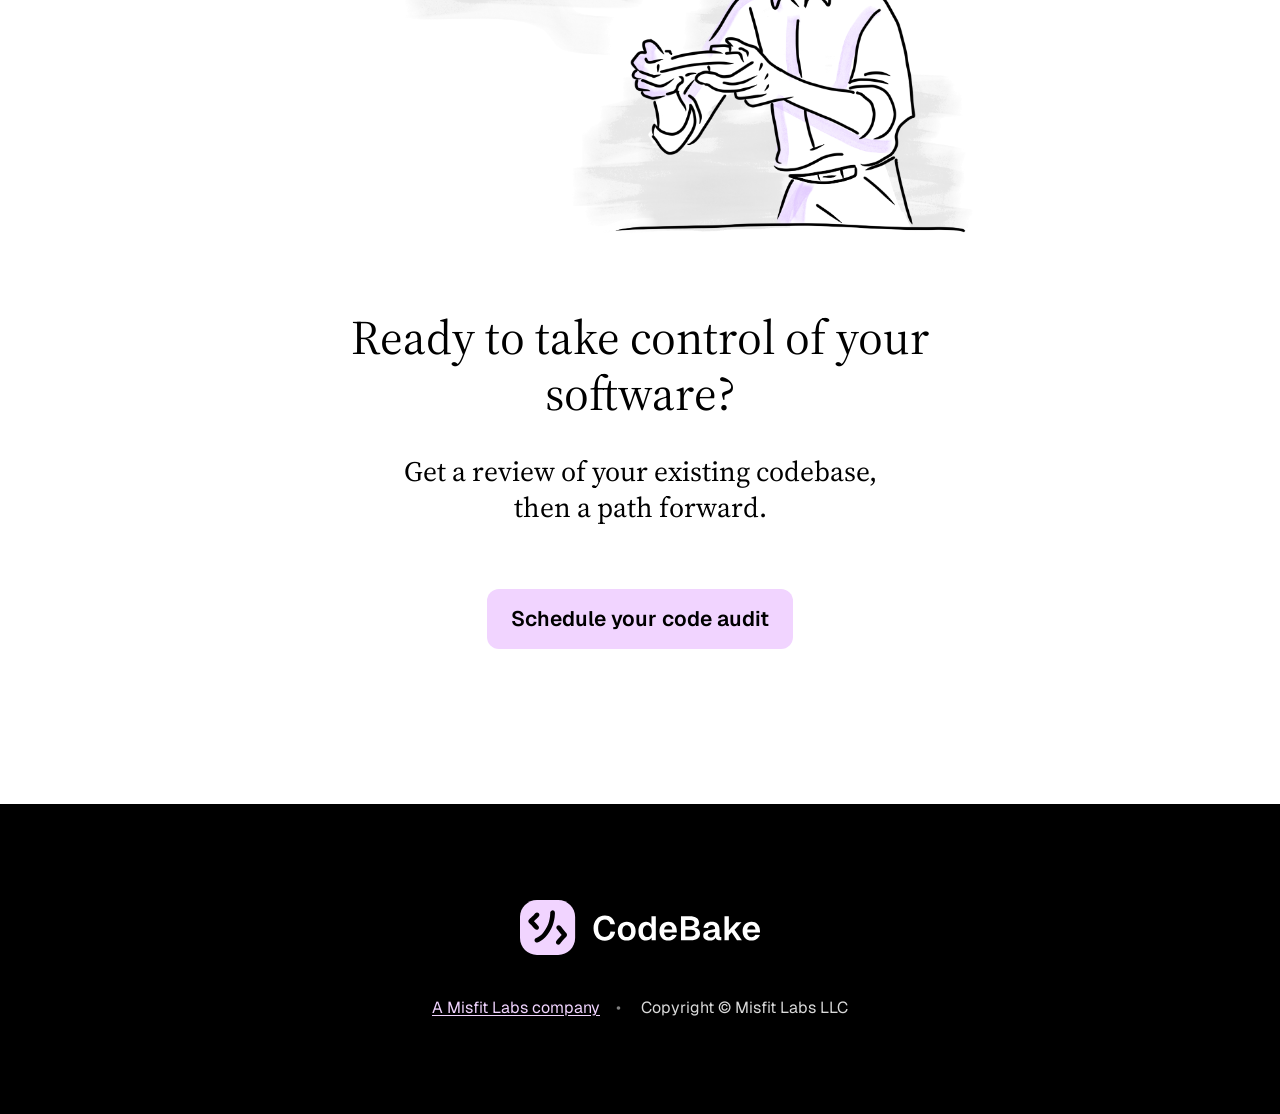
==== commit d93cffbf: "Scroll reveals for section text, number circles, and dividers Headings, body text, and buttons fade " ====
--- a/index.html
+++ b/index.html
@@ -12,7 +12,7 @@
   <link rel="preconnect" href="https://fonts.gstatic.com" crossorigin>
   <link href="https://fonts.googleapis.com/css2?family=Delicious+Handrawn&family=Geist:wght@400;600&family=Source+Serif+Pro:wght@400&display=swap" rel="stylesheet">
   <script>document.documentElement.classList.add("js")</script>
-  <link rel="stylesheet" href="styles.css?v=99282cd8">
+  <link rel="stylesheet" href="styles.css?v=d6e3655b">
 </head>
 <body>
   <header class="nav">
@@ -266,6 +266,6 @@
     </p>
   </footer>
 
-  <script src="script.js?v=3d9761a4"></script>
+  <script src="script.js?v=518f6083"></script>
 </body>
 </html>
--- a/styles.css
+++ b/styles.css
@@ -353,9 +353,41 @@
   .footer-legal .sep { display: none; }
 }
 
+/* ---------- Scroll reveals (see script.js) ----------
+   Section text fades up in a short stagger (heading, body, button), number
+   circles pop, and dividers draw themselves across. Hidden from first paint
+   while JS runs; script.js adds .in with a --rd delay per element. Uses the
+   standalone translate/scale properties so buttons keep their hover transform. */
+.js :is(.section .display, .section .lede, .section .btn,
+        .findings h3, .findings p, .step h3, .step-body) {
+  transition: opacity .5s cubic-bezier(.2, .7, .2, 1) var(--rd, 0s),
+              translate .5s cubic-bezier(.2, .7, .2, 1) var(--rd, 0s);
+}
+.js .section .btn {
+  transition: background-color .15s, color .15s, transform .15s,
+              opacity .5s cubic-bezier(.2, .7, .2, 1) var(--rd, 0s),
+              translate .5s cubic-bezier(.2, .7, .2, 1) var(--rd, 0s);
+}
+.js :is(.section .display, .section .lede, .section .btn,
+        .findings h3, .findings p, .step h3, .step-body):not(.in) {
+  opacity: 0; translate: 0 12px;
+}
+.js :is(.findings .num, .step .num) {
+  transition: opacity .3s ease-out var(--rd, 0s), scale .45s cubic-bezier(.34, 1.5, .64, 1) var(--rd, 0s);
+}
+.js :is(.findings .num, .step .num):not(.in) { opacity: 0; scale: .75; }
+.js .divider img { transition: clip-path .9s cubic-bezier(.65, 0, .35, 1) var(--rd, 0s); }
+.js .divider img:not(.in) { clip-path: inset(0 100% 0 0); }
+/* these two dividers are flipped 180°, so reveal from the other end to still draw left to right */
+.js :is(.divider-quiz, .divider-how) img:not(.in) { clip-path: inset(0 0 0 100%); }
+
 @media (prefers-reduced-motion: reduce) {
   html { scroll-behavior: auto; }
   .btn, .nav { transition: none; }
   .logo .mark-code path, .logo .mark-smile path { transition: none; }
   .btn:hover { transform: none; }
-}
+  .js :is(.section .display, .section .lede, .section .btn, .findings h3, .findings p,
+          .step h3, .step-body, .findings .num, .step .num, .divider img) {
+    opacity: 1; translate: none; scale: none; clip-path: none; transition: none;
+  }
+}
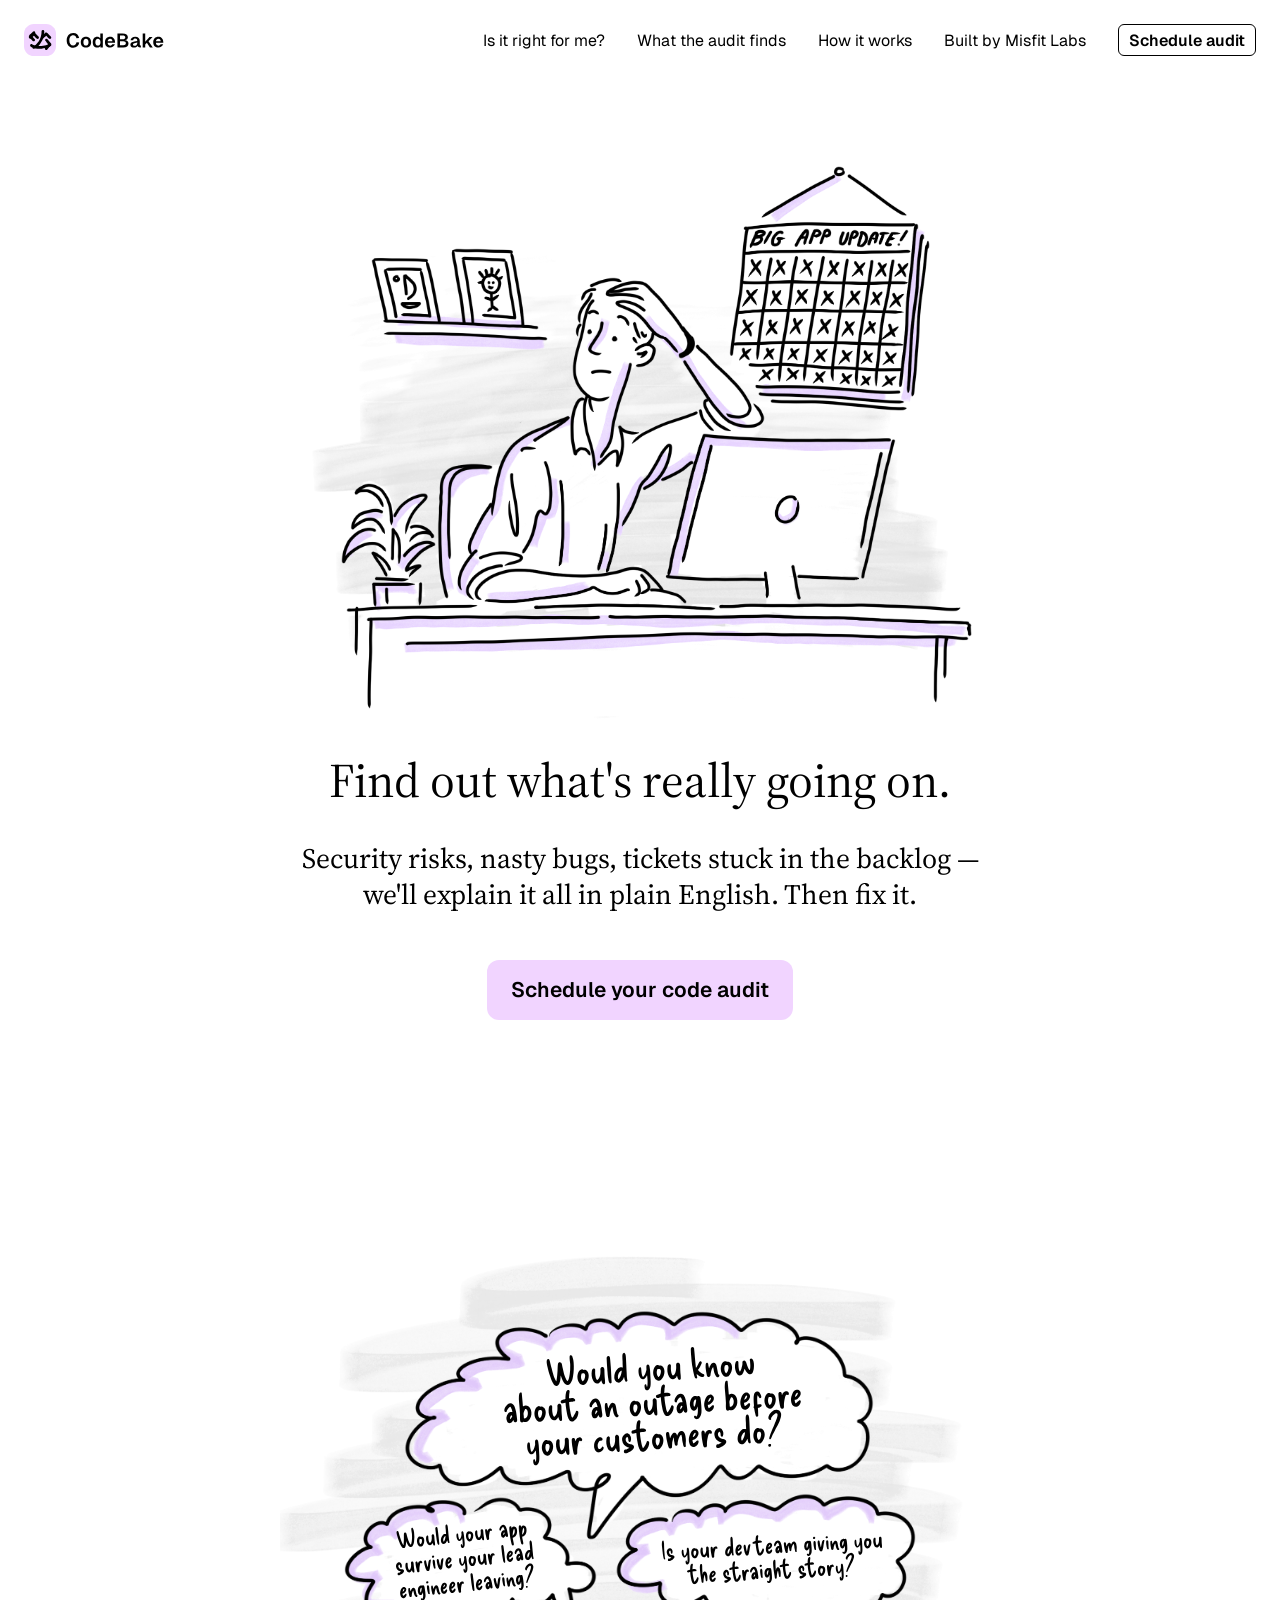
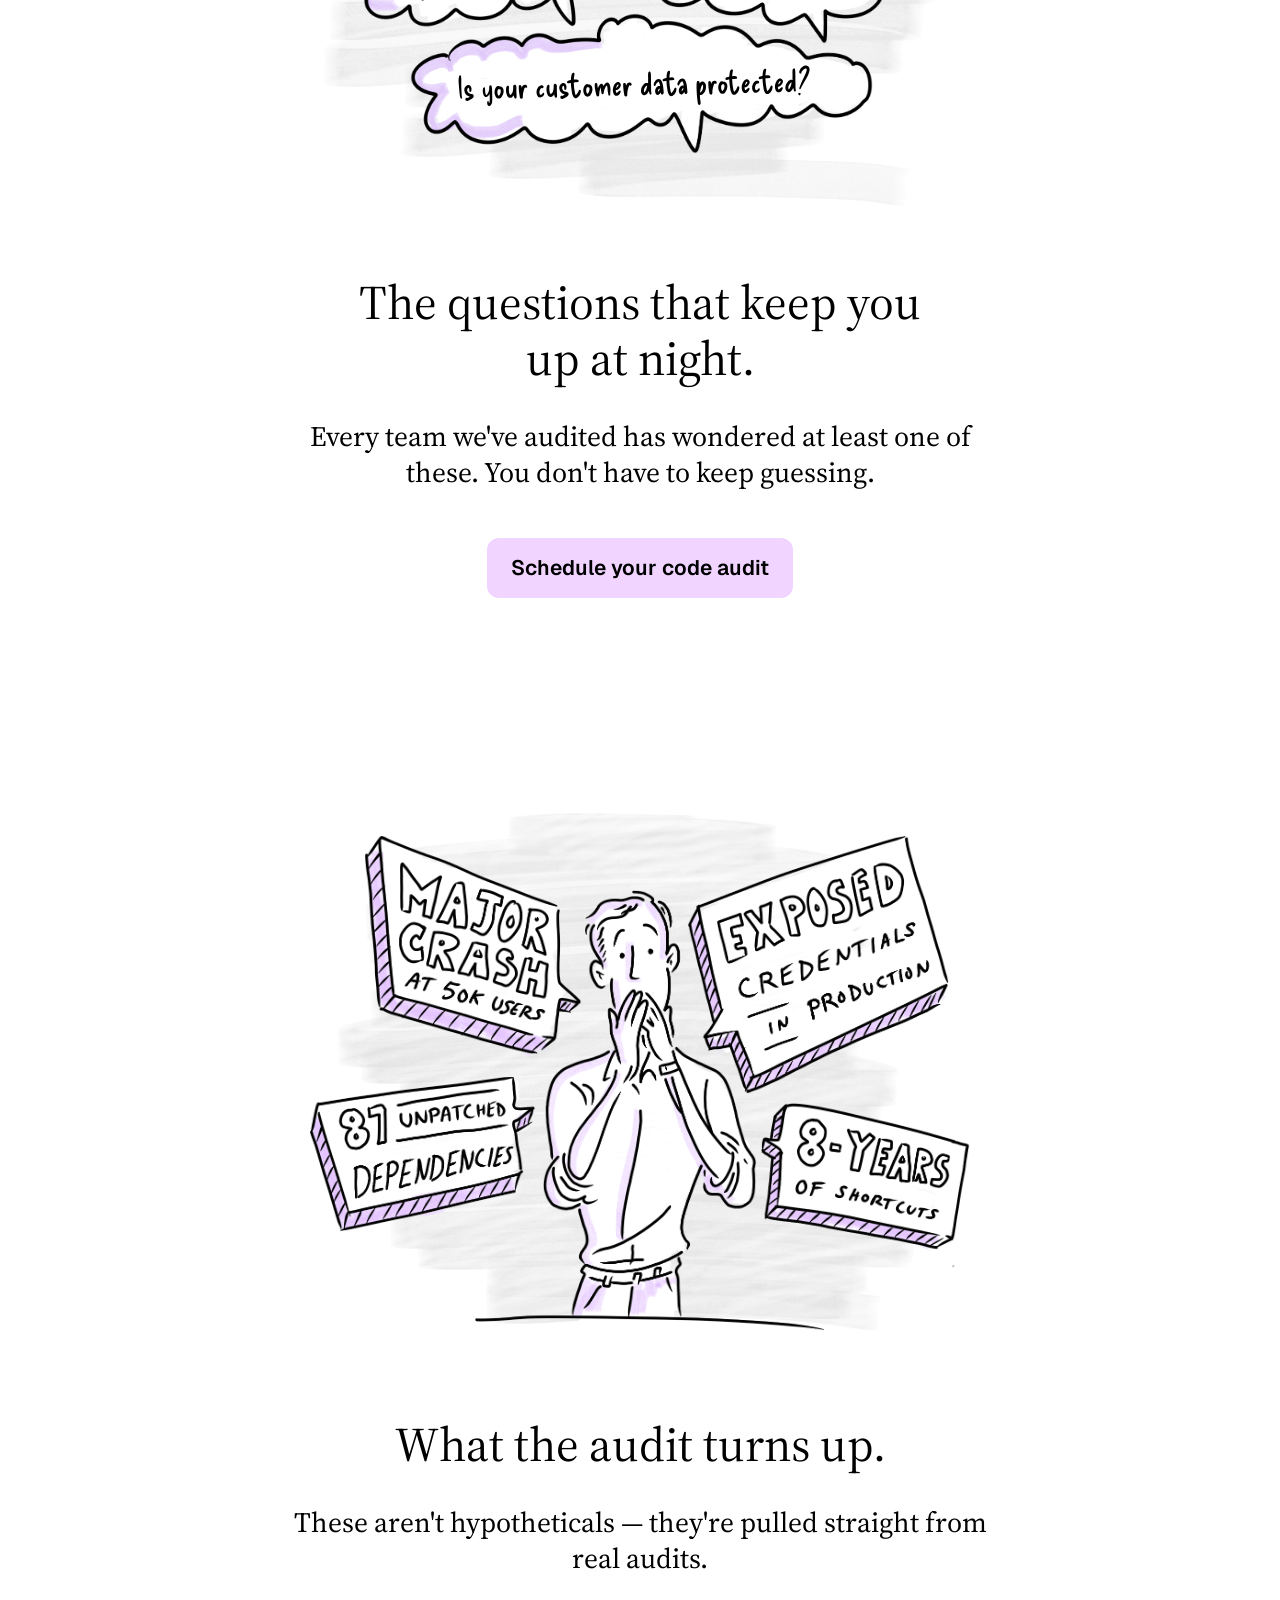
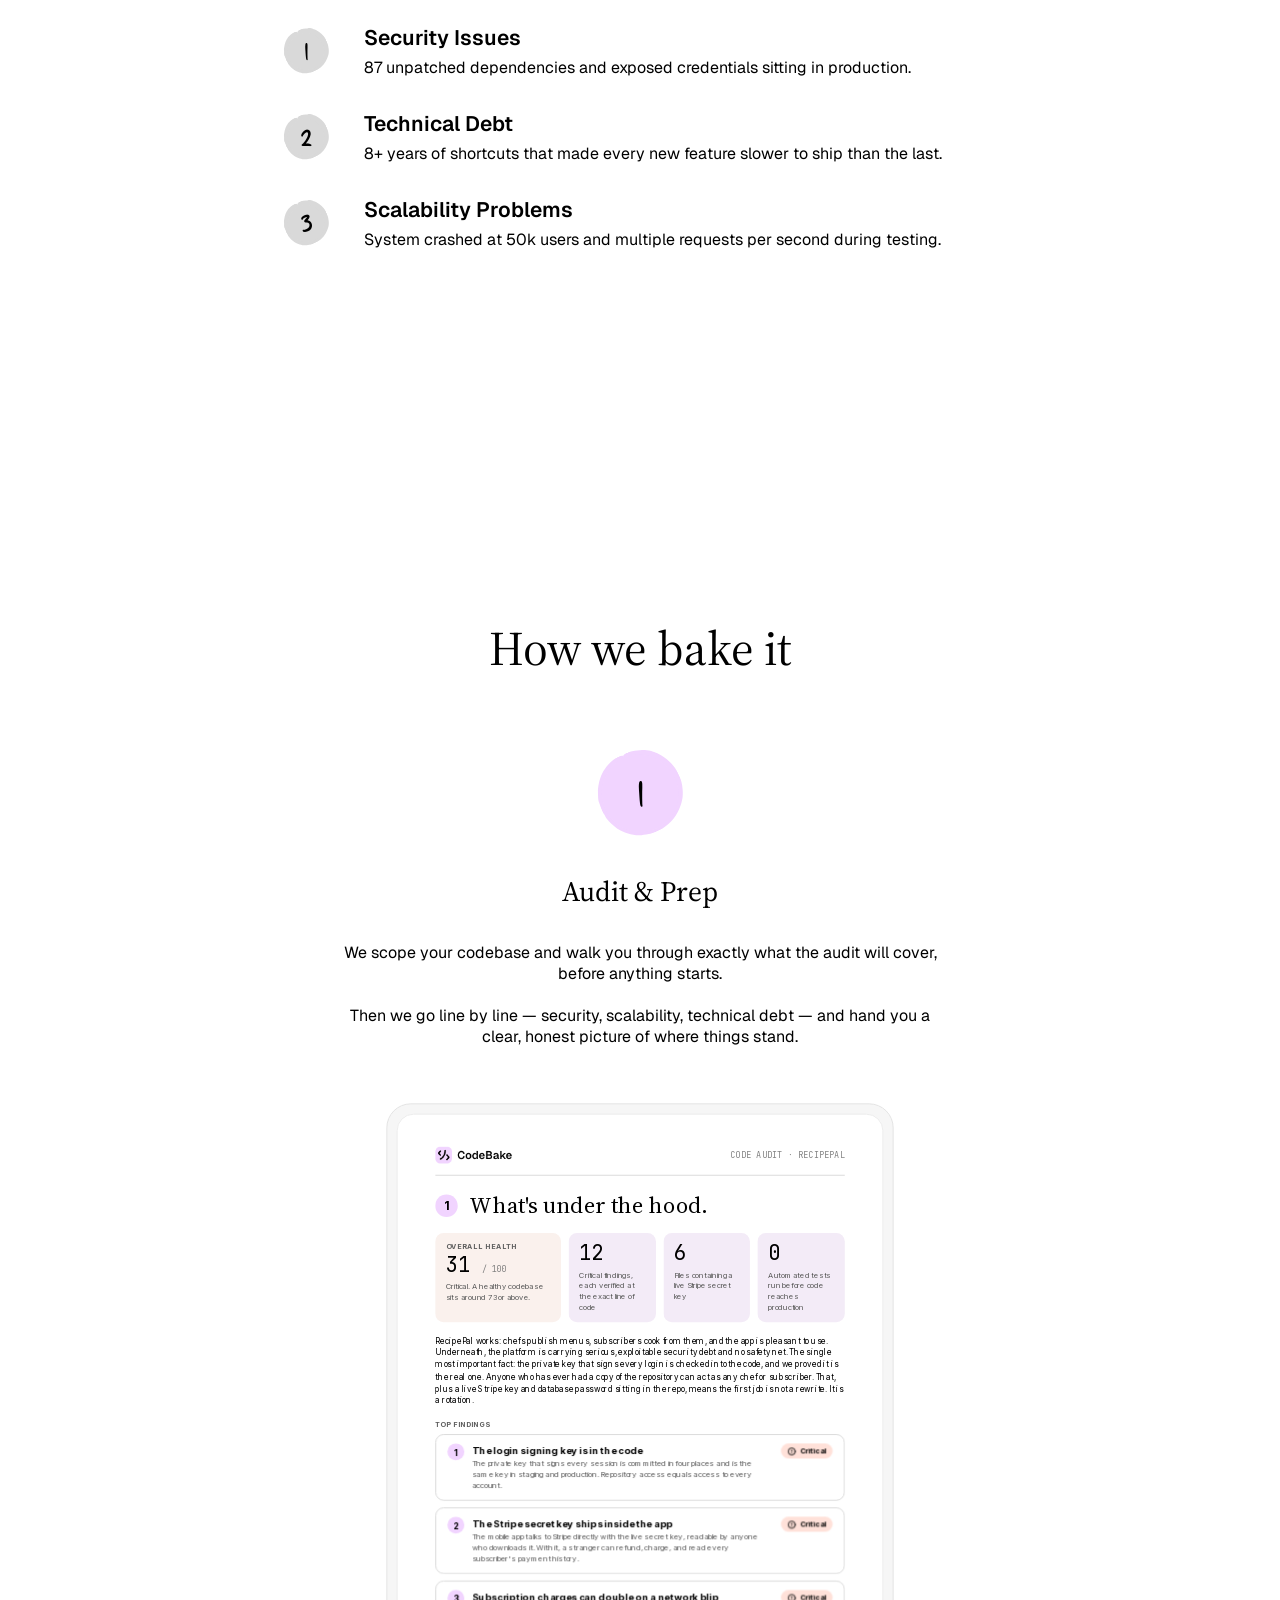
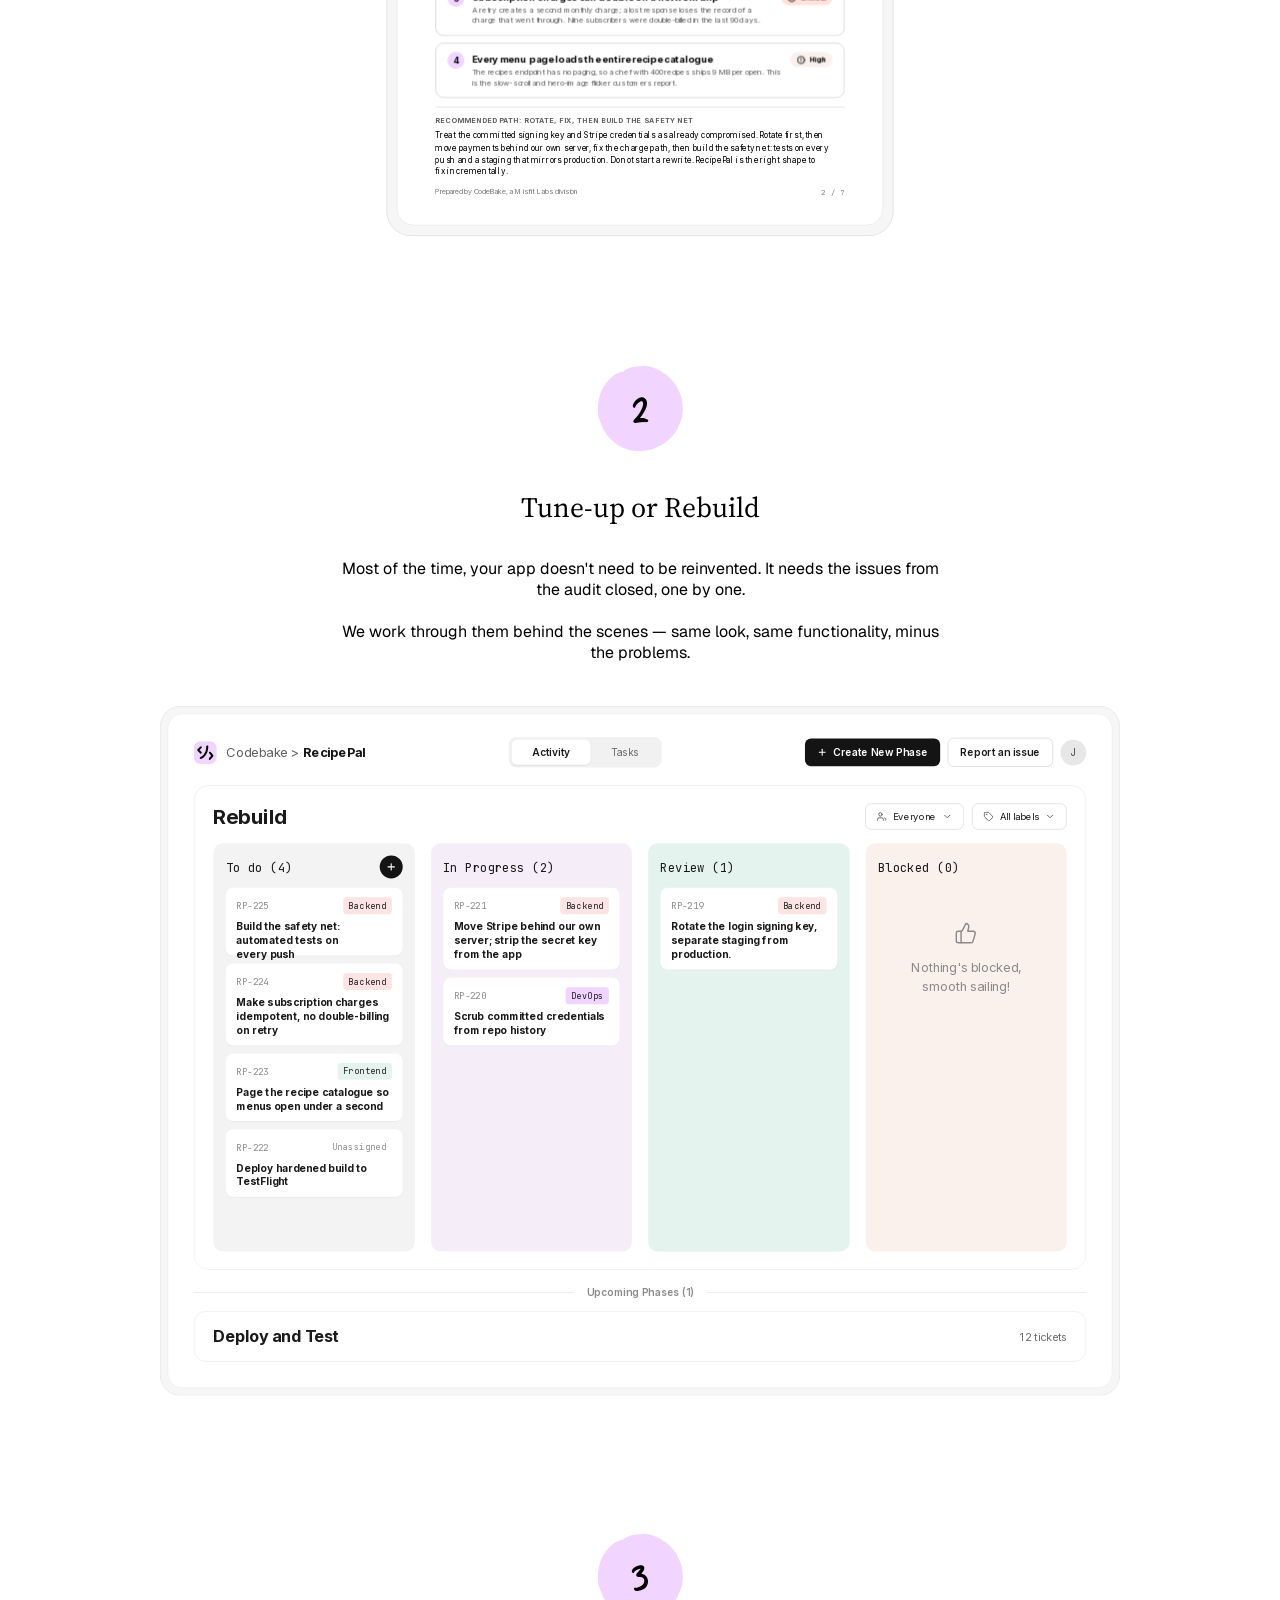
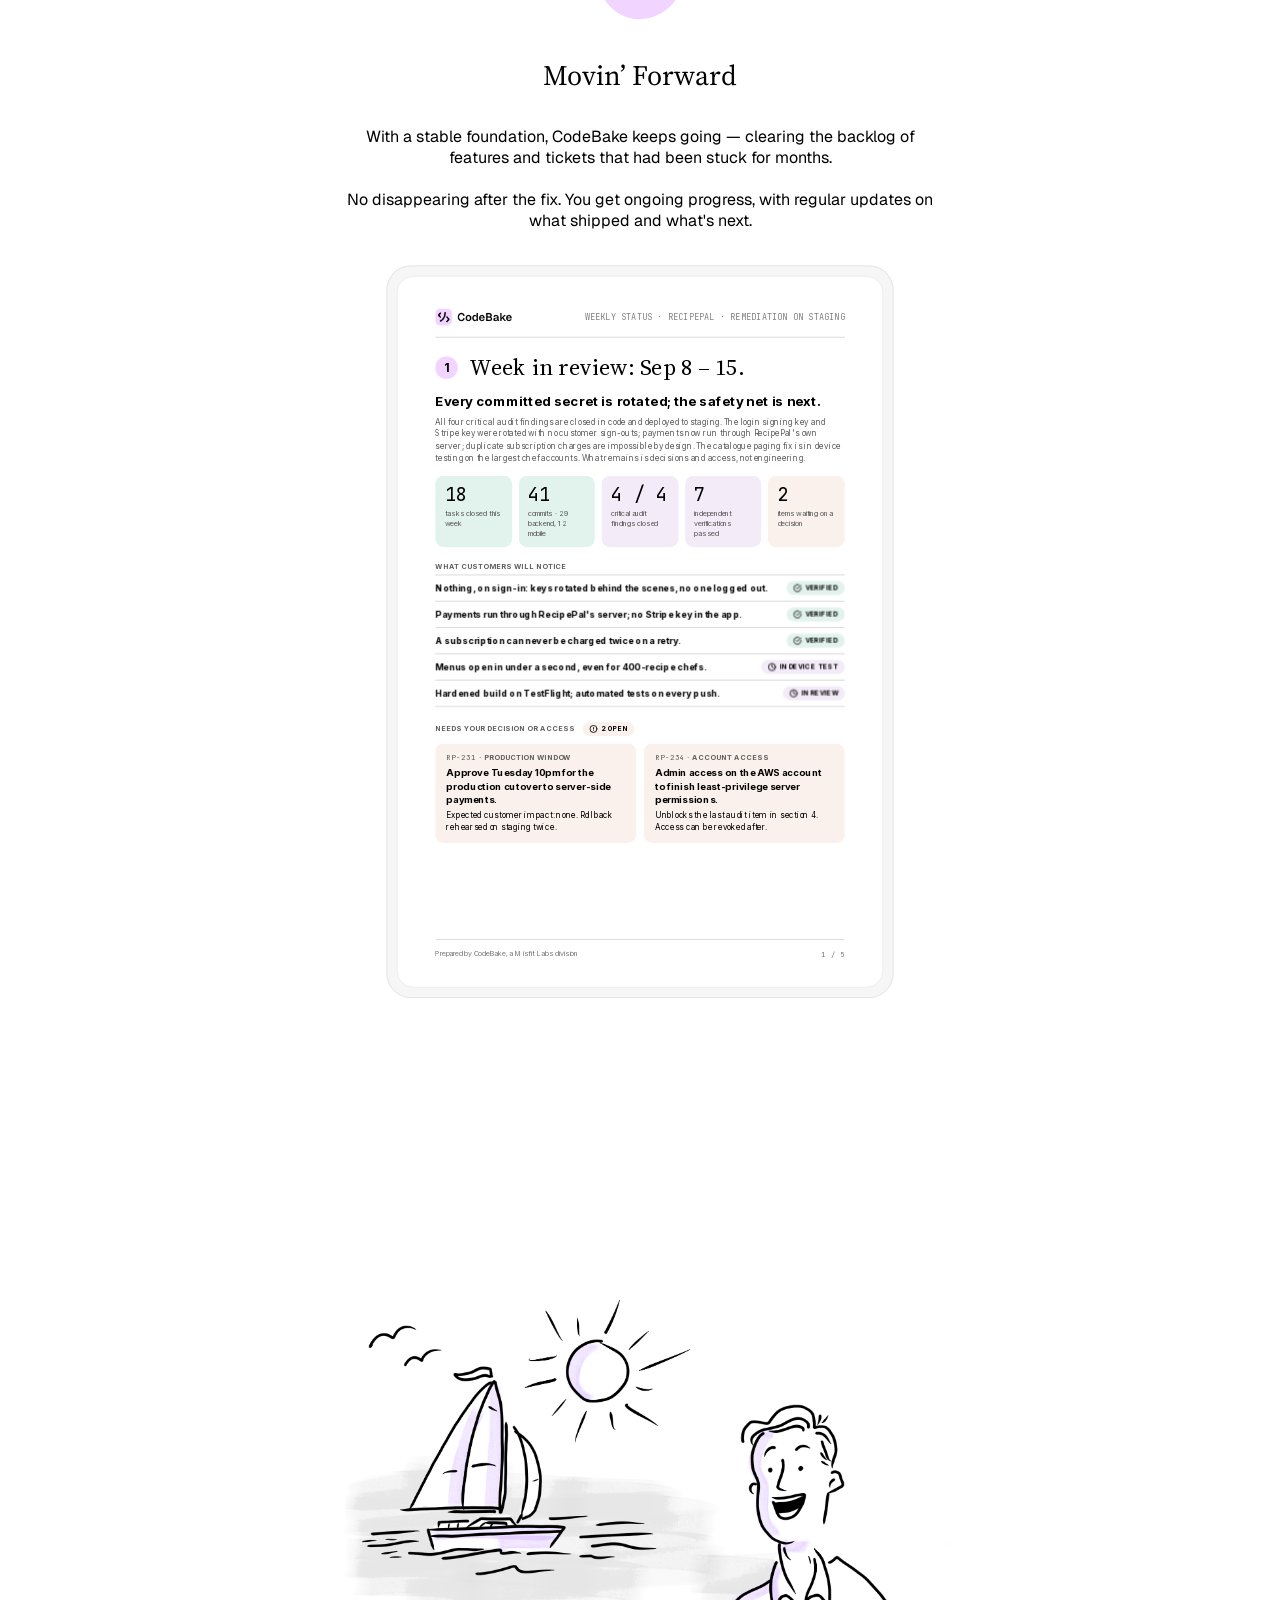
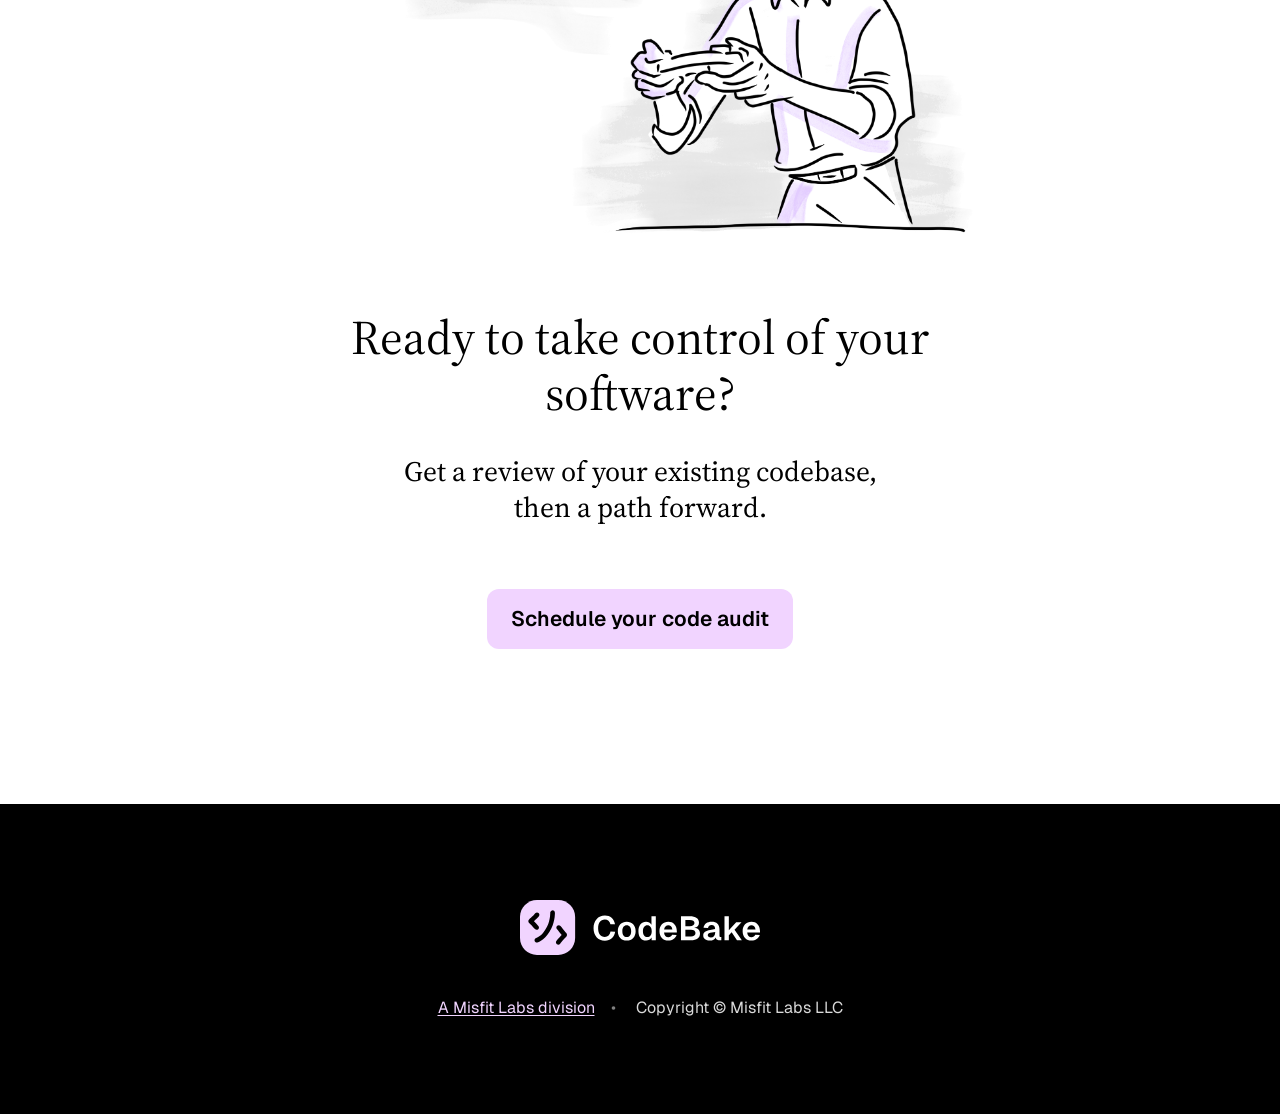
==== commit bbfc91ba: "Footer: A Misfit Labs division Co-Authored-By: Claude Opus 5.5 <noreply@anthropic.com>" ====
--- a/index.html
+++ b/index.html
@@ -262,7 +262,7 @@
       <img class="footer-logo" src="assets/img/logo-footer.svg" width="240" height="55.1275" alt="CodeBake">
     </picture>
     <p class="footer-legal">
-      <a href="https://misfitlabs.vc" target="_blank" rel="noopener">A Misfit Labs company</a><span class="sep" aria-hidden="true">    •     </span><span class="copy">Copyright © Misfit Labs LLC</span>
+      <a href="https://misfitlabs.vc" target="_blank" rel="noopener">A Misfit Labs division</a><span class="sep" aria-hidden="true">    •     </span><span class="copy">Copyright © Misfit Labs LLC</span>
     </p>
   </footer>
 
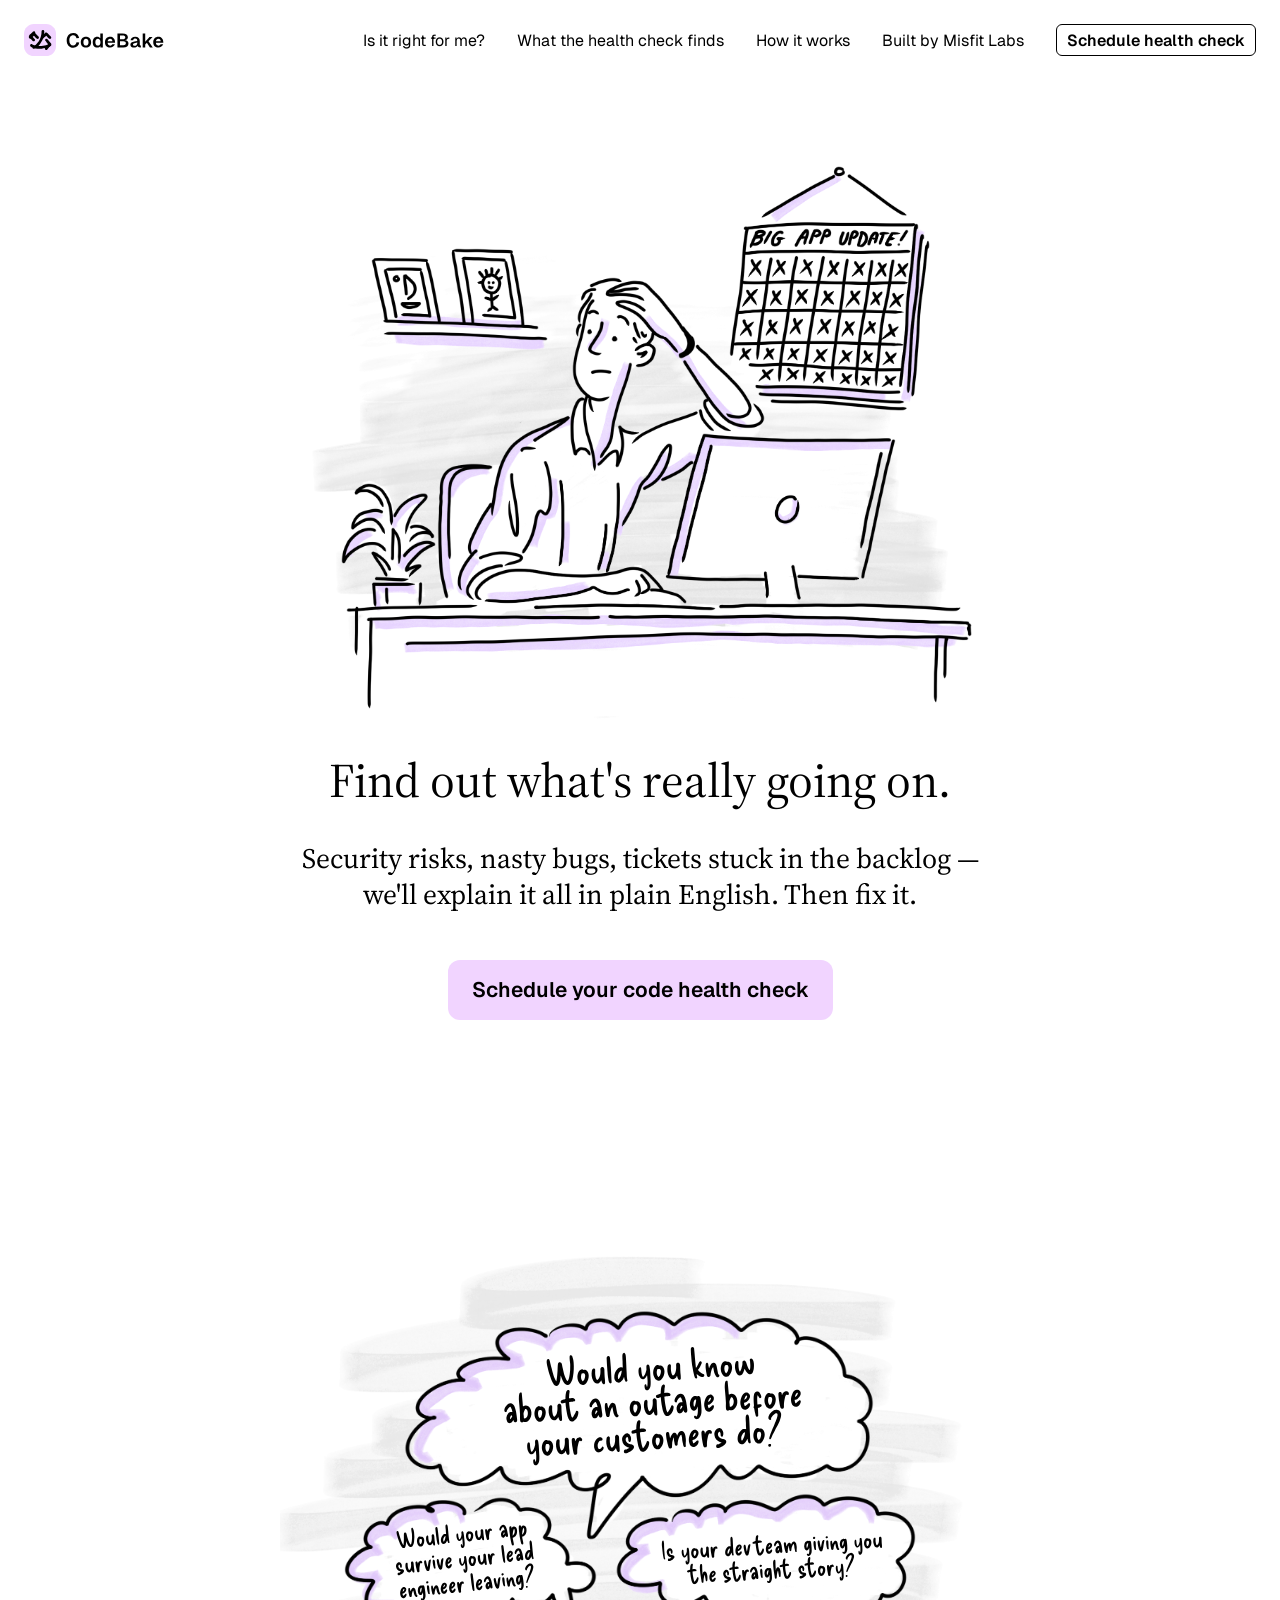
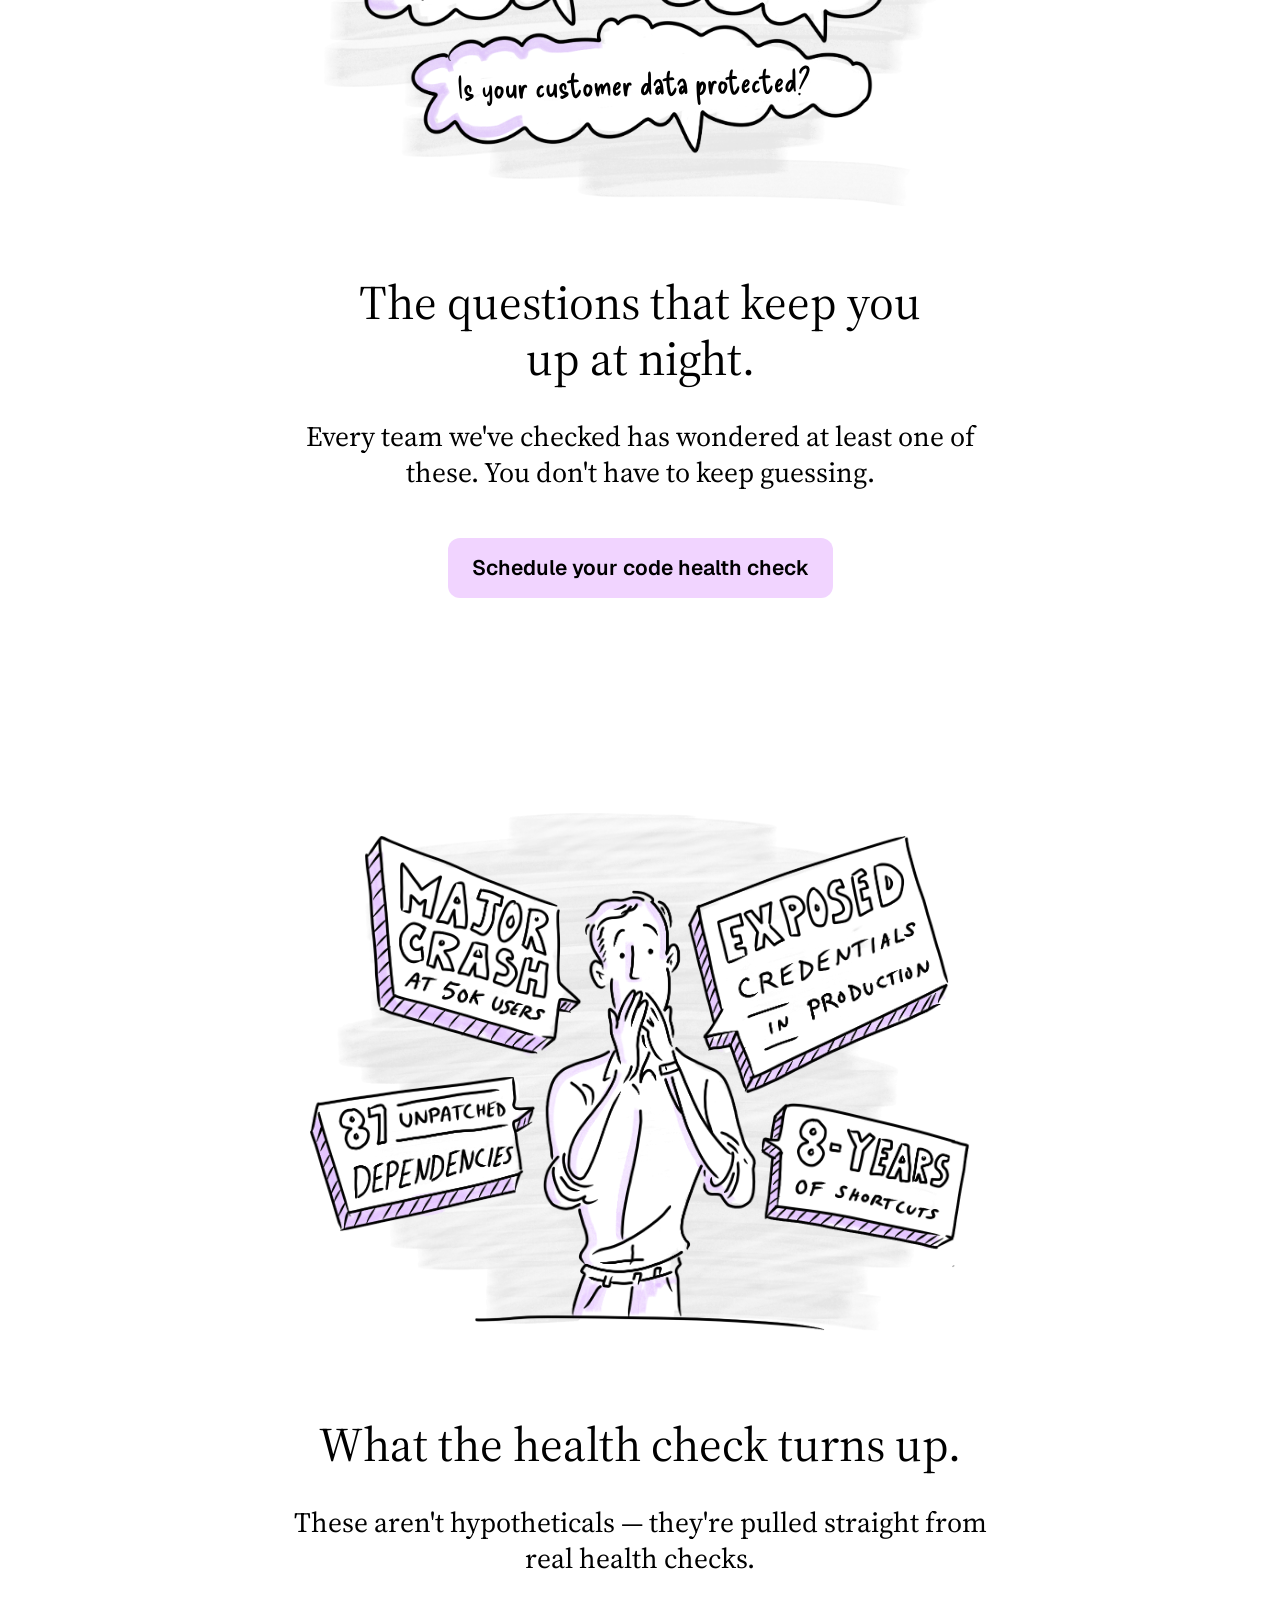
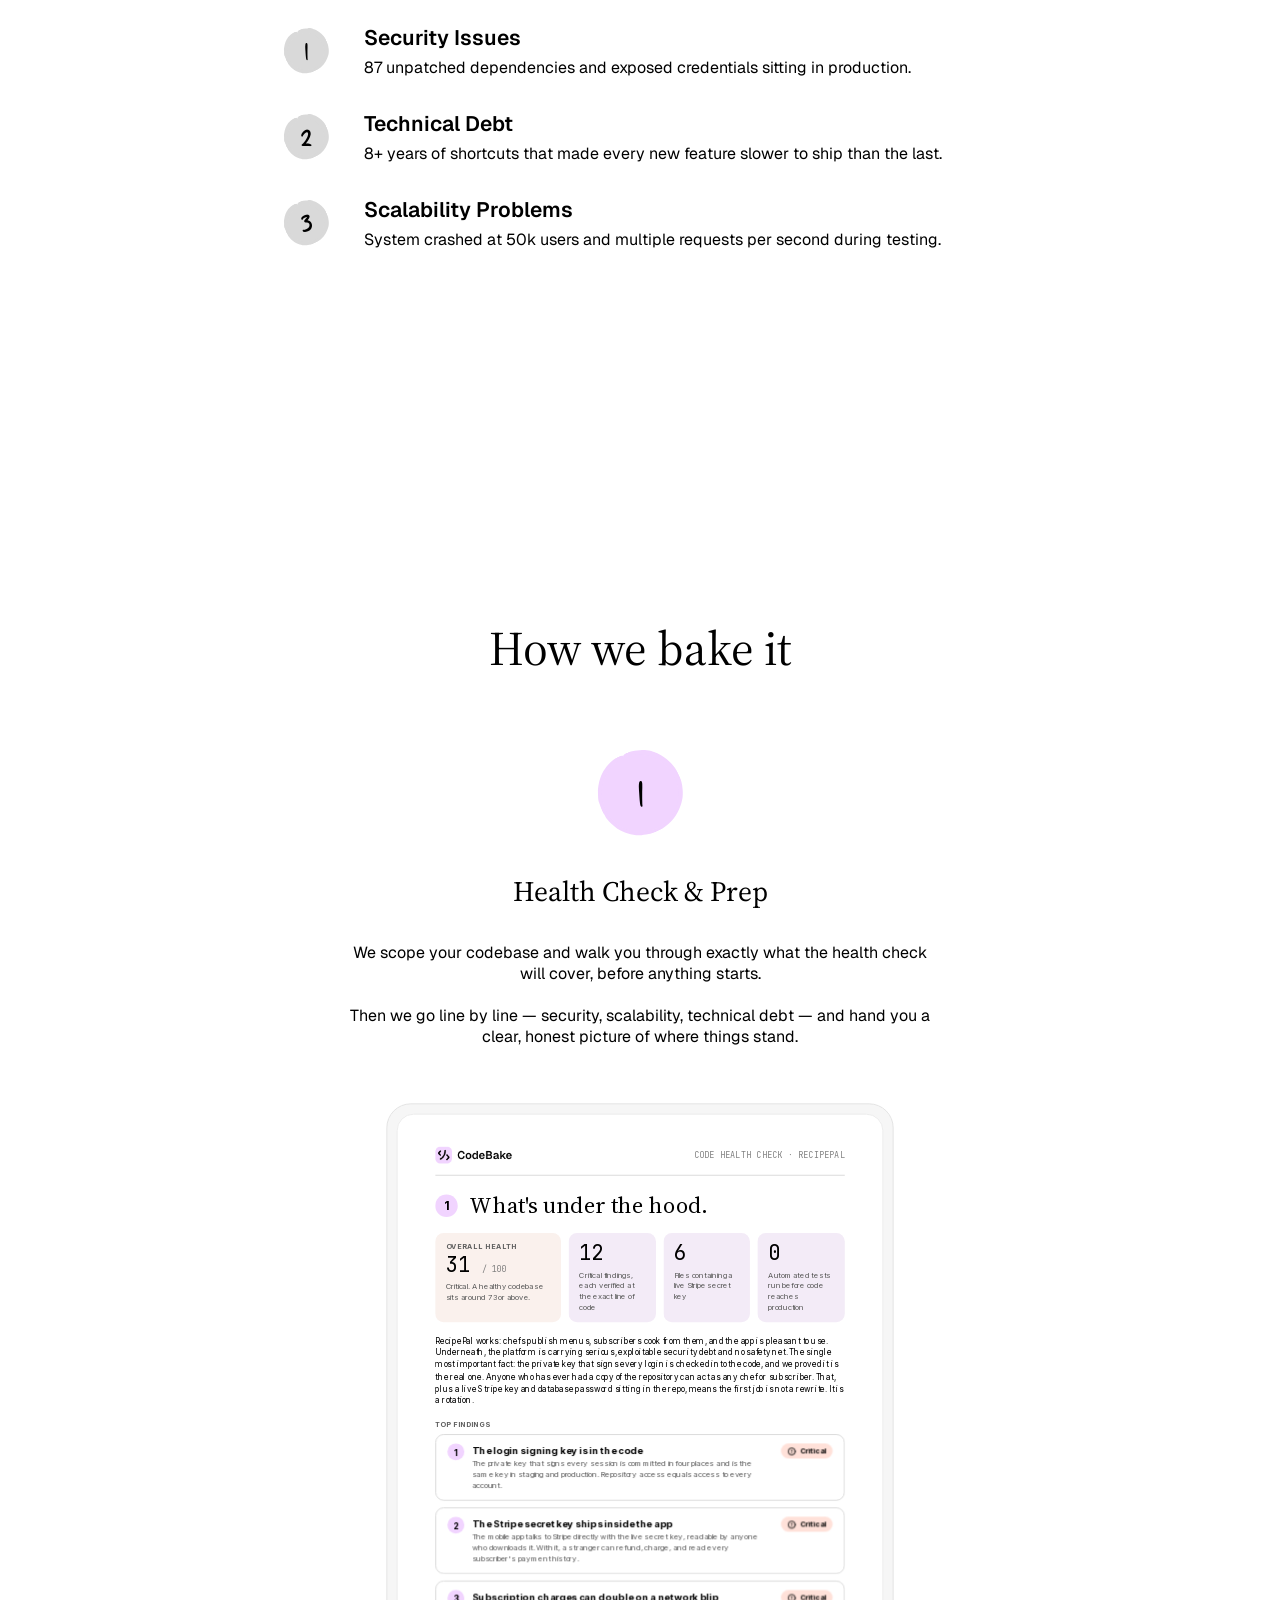
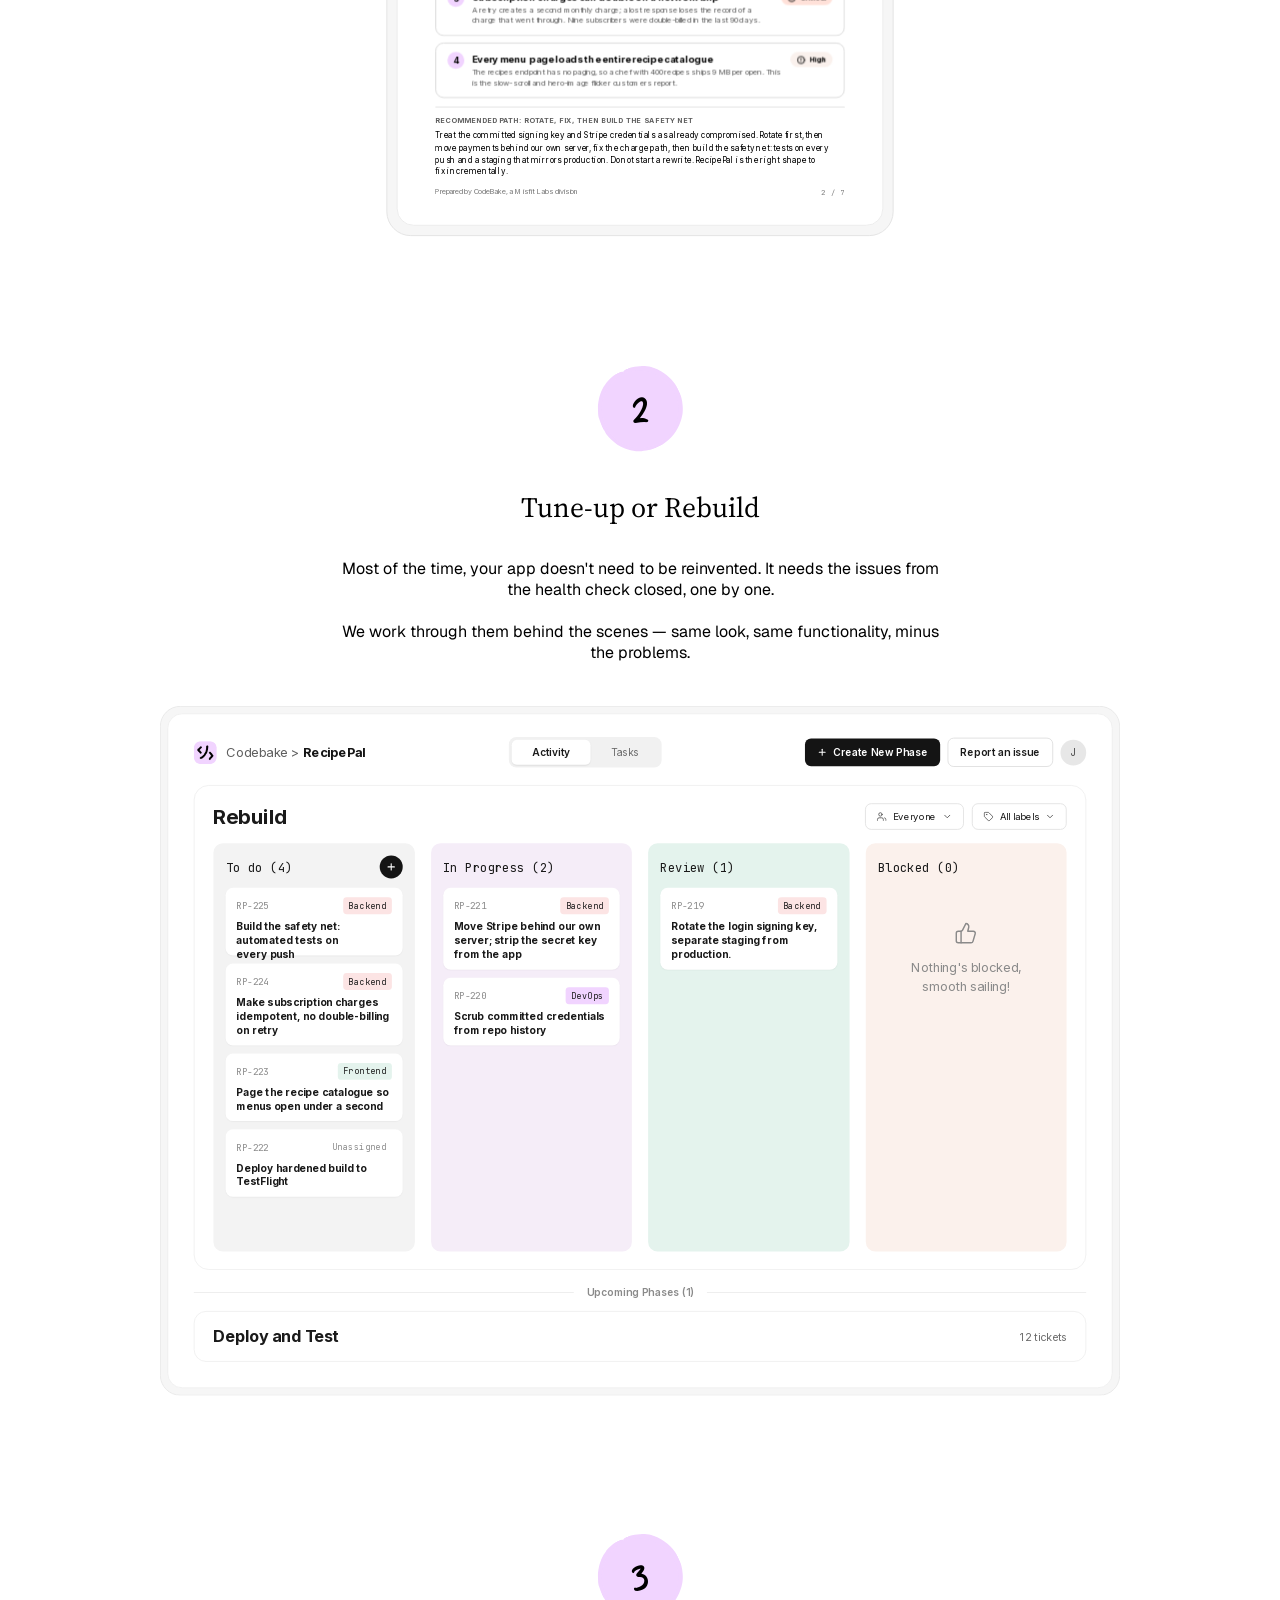
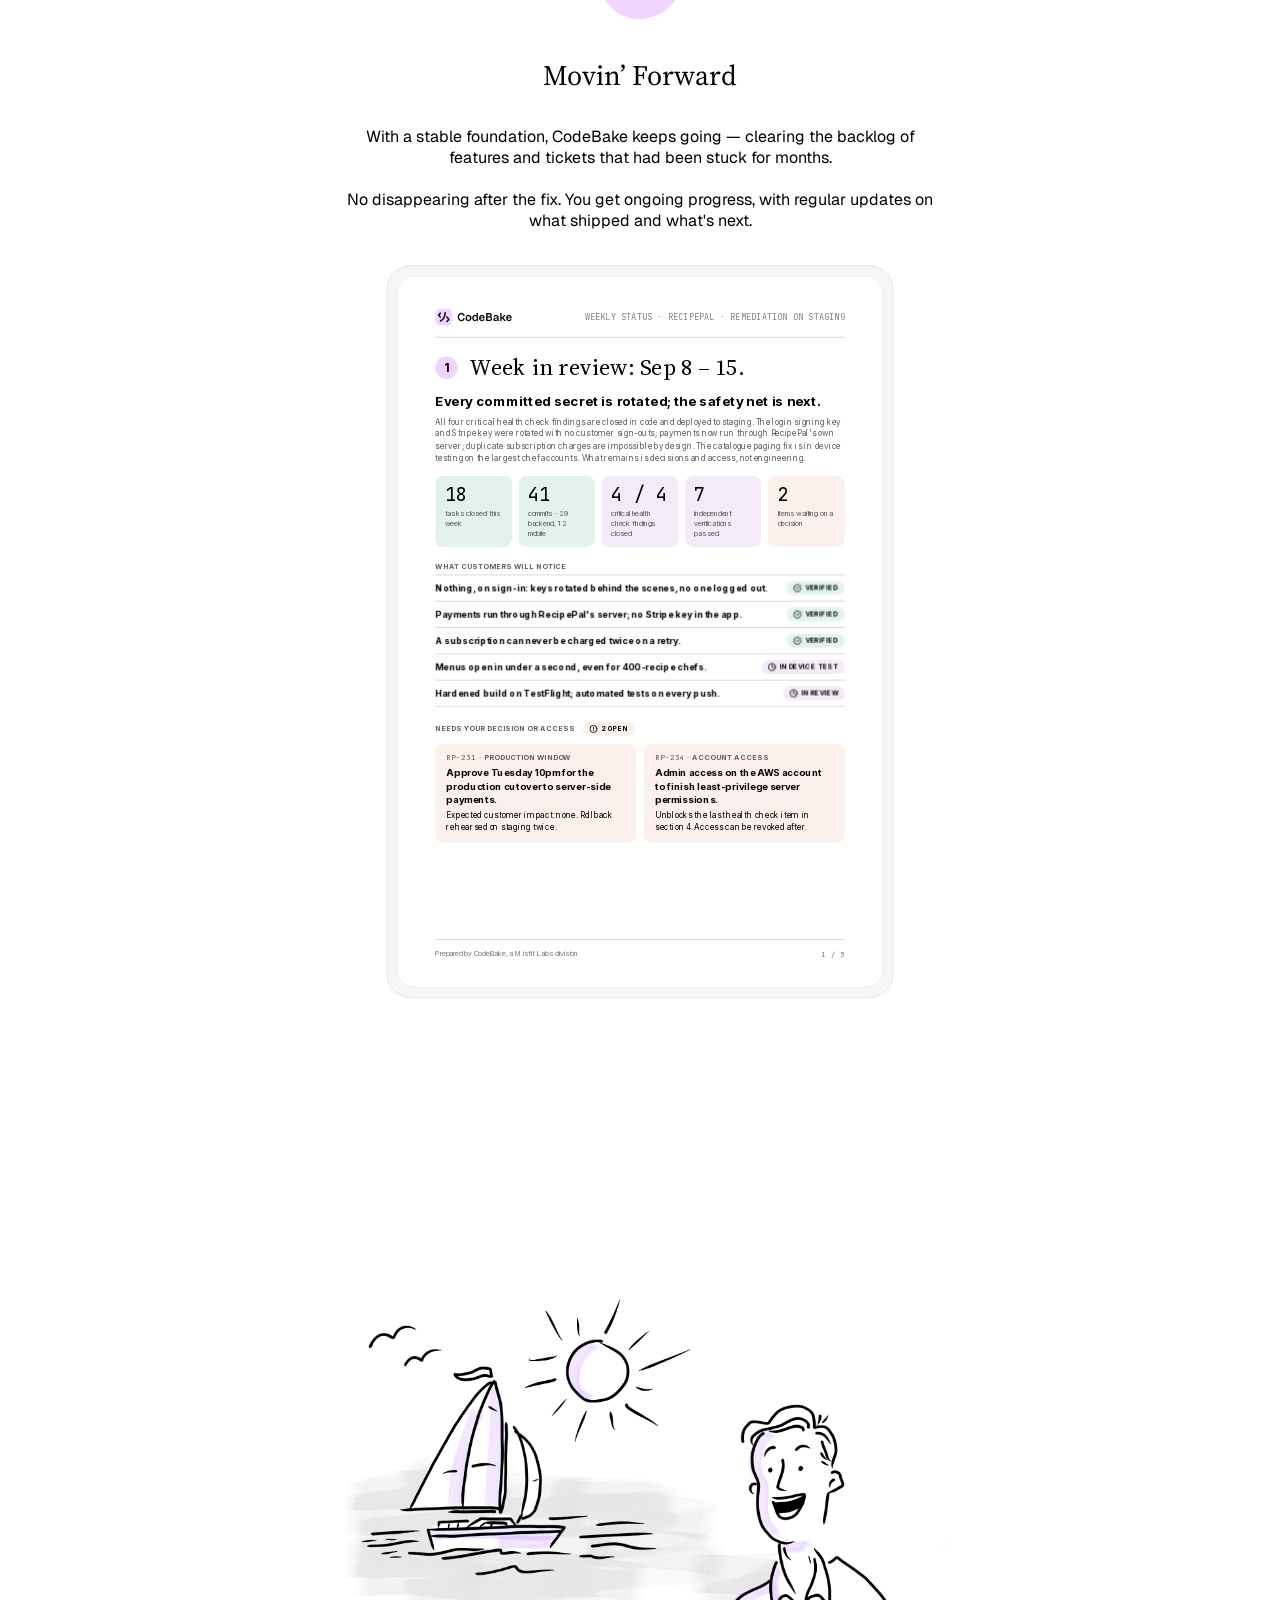
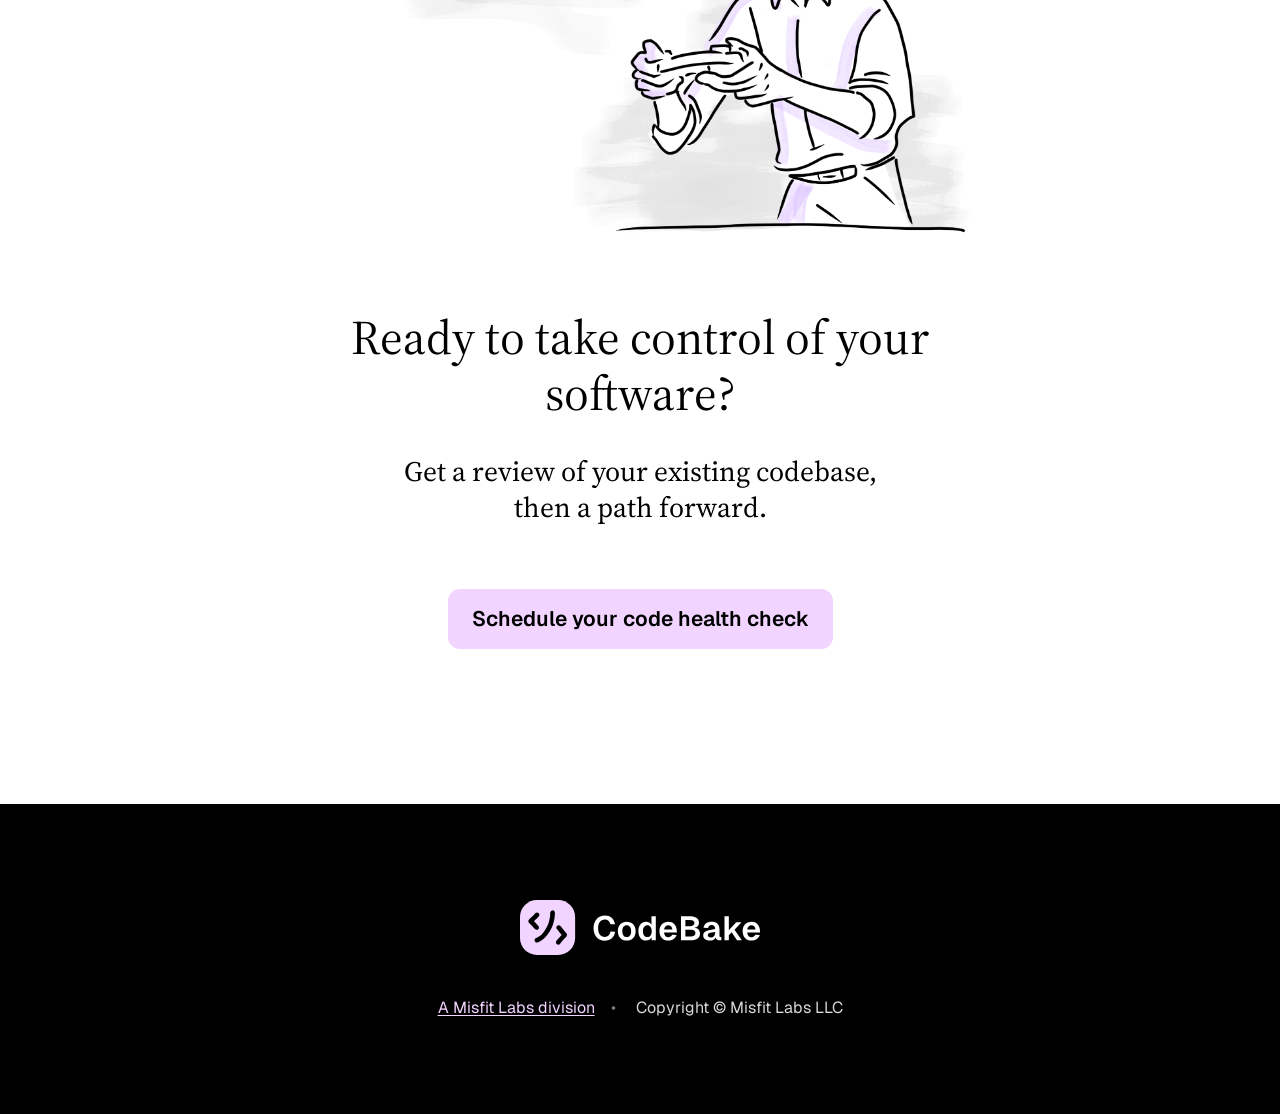
==== commit 48bb69f7: "Rename audit to health check across the site Page copy, buttons, nav, meta description, the #health-" ====
--- a/index.html
+++ b/index.html
@@ -4,15 +4,18 @@
   <meta charset="utf-8">
   <meta name="viewport" content="width=device-width, initial-scale=1">
   <title>CodeBake — Find out what's really going on</title>
-  <meta name="description" content="Security risks, nasty bugs, tickets stuck in the backlog — CodeBake audits your codebase, explains it all in plain English, then fixes it.">
+  <meta name="description" content="Security risks, nasty bugs, tickets stuck in the backlog — CodeBake gives your codebase a health check, explains it all in plain English, then fixes it.">
   <meta property="og:title" content="CodeBake — Find out what's really going on">
   <meta property="og:description" content="Get a review of your existing codebase, then a path forward.">
   <meta name="theme-color" content="#ffffff">
+  <link rel="icon" href="favicon.ico?v=2" sizes="48x48">
+  <link rel="icon" href="favicon.svg?v=2" type="image/svg+xml">
+  <link rel="apple-touch-icon" href="apple-touch-icon.png?v=2">
   <link rel="preconnect" href="https://fonts.googleapis.com">
   <link rel="preconnect" href="https://fonts.gstatic.com" crossorigin>
   <link href="https://fonts.googleapis.com/css2?family=Delicious+Handrawn&family=Geist:wght@400;600&family=Source+Serif+Pro:wght@400&display=swap" rel="stylesheet">
   <script>document.documentElement.classList.add("js")</script>
-  <link rel="stylesheet" href="styles.css?v=d6e3655b">
+  <link rel="stylesheet" href="styles.css?v=06eb45a1">
 </head>
 <body>
   <header class="nav">
@@ -49,10 +52,10 @@
     </button>
     <nav class="nav-menu" id="nav-menu" aria-label="Primary">
       <a href="#quiz">Is it right for me?</a>
-      <a href="#audit">What the audit finds</a>
+      <a href="#health-check">What the health check finds</a>
       <a href="#how">How it works</a>
       <a href="https://misfitlabs.vc" target="_blank" rel="noopener">Built by Misfit Labs</a>
-      <a class="btn-outline" href="https://form.typeform.com/to/M5pn8oye" target="_blank" rel="noopener"><span class="label-desktop">Schedule audit</span><span class="label-drawer" hidden>Schedule your code audit</span></a>
+      <a class="btn-outline" href="https://form.typeform.com/to/M5pn8oye" target="_blank" rel="noopener"><span class="label-desktop">Schedule health check</span><span class="label-drawer" hidden>Schedule your code health check</span></a>
     </nav>
   </header>
 
@@ -88,7 +91,7 @@
       </div>
       <h1 class="display hero-title">Find out what's really going on.</h1>
       <p class="lede">Security risks, nasty bugs, tickets stuck in the backlog — we'll explain it all in plain English. Then fix it.</p>
-      <a class="btn" href="https://form.typeform.com/to/M5pn8oye" target="_blank" rel="noopener">Schedule your code audit</a>
+      <a class="btn" href="https://form.typeform.com/to/M5pn8oye" target="_blank" rel="noopener">Schedule your code health check</a>
     </section>
 
     <div class="divider divider-hero" aria-hidden="true">
@@ -117,8 +120,8 @@
         </picture>
       </div>
       <h2 class="display">The questions that keep you<br class="d-only"> up at night.</h2>
-      <p class="lede">Every team we've audited has wondered at least one of these. You don't have to keep guessing.</p>
-      <a class="btn" href="https://form.typeform.com/to/M5pn8oye" target="_blank" rel="noopener">Schedule your code audit</a>
+      <p class="lede">Every team we've checked has wondered at least one of these. You don't have to keep guessing.</p>
+      <a class="btn" href="https://form.typeform.com/to/M5pn8oye" target="_blank" rel="noopener">Schedule your code health check</a>
     </section>
 
     <div class="divider divider-quiz" aria-hidden="true">
@@ -130,8 +133,8 @@
       </span>
     </div>
 
-    <!-- Audit findings -->
-    <section class="section section-audit" id="audit">
+    <!-- Health check findings -->
+    <section class="section section-audit" id="health-check">
       <div class="illo">
         <div class="art art-audit draw-art" role="img" aria-label="A shocked developer surrounded by signs: major crash at 50k users, exposed credentials in production, 87 unpatched dependencies, 8 years of shortcuts" style="aspect-ratio:1581/1347;--pink-d:0.340s;--grey-d:0.440s">
           <img class="layer layer-grey" src="assets/img/audit/grey.png" width="1581" height="1347" alt="">
@@ -151,8 +154,8 @@
           <img class="stroke" src="assets/img/audit/ink-12.png" width="179" height="113" alt="" style="left:81.404%;top:55.679%;width:11.322%;--d:0.3900s;transform-origin:49.8% 53.2%">
         </div>
       </div>
-      <h2 class="display">What the audit turns up.</h2>
-      <p class="lede">These aren't hypotheticals — they're pulled straight from real audits.</p>
+      <h2 class="display">What the health check turns up.</h2>
+      <p class="lede">These aren't hypotheticals — they're pulled straight from real health checks.</p>
       <ol class="findings">
         <li>
           <span class="num num-sm" aria-hidden="true"><span class="ring"><img src="assets/img/circle-sm.svg" width="43.3944" height="44.1127" alt=""></span><span class="digit">1</span></span>
@@ -170,7 +173,7 @@
           <p>System crashed at 50k users and multiple requests per second during testing.</p>
         </li>
       </ol>
-      <a class="btn" href="https://form.typeform.com/to/M5pn8oye" target="_blank" rel="noopener">Schedule your code audit</a>
+      <a class="btn" href="https://form.typeform.com/to/M5pn8oye" target="_blank" rel="noopener">Schedule your code health check</a>
     </section>
 
     <div class="divider divider-audit" aria-hidden="true">
@@ -188,22 +191,22 @@
 
       <div class="step step-1">
         <span class="num num-lg" aria-hidden="true"><span class="ring"><img src="assets/img/circle-lg.svg" width="83.2351" height="84.0986" alt=""></span><span class="digit">1</span></span>
-        <h3>Audit &amp; Prep</h3>
+        <h3>Health Check &amp; Prep</h3>
         <div class="step-body">
-          <p>We scope your codebase and walk you through exactly what the audit will cover, before anything starts.</p>
+          <p>We scope your codebase and walk you through exactly what the health check will cover, before anything starts.</p>
           <p>Then we go line by line — security, scalability, technical debt — and hand you a clear, honest picture of where things stand.</p>
         </div>
-        <div class="step-shot shot-audit" data-anim="assets/anim/audit.html" data-w="660" data-h="900"><iframe title="Animated CodeBake audit report showing critical findings" tabindex="-1" scrolling="no"></iframe></div>
+        <div class="step-shot shot-audit" data-anim="assets/anim/audit.html" data-w="660" data-h="900"><iframe title="Animated CodeBake health check report showing critical findings" tabindex="-1" scrolling="no"></iframe></div>
       </div>
 
       <div class="step step-2">
         <span class="num num-lg" aria-hidden="true"><span class="ring"><img src="assets/img/circle-lg.svg" width="83.2351" height="84.0986" alt=""></span><span class="digit">2</span></span>
         <h3>Tune-up or Rebuild</h3>
         <div class="step-body">
-          <p>Most of the time, your app doesn't need to be reinvented. It needs the issues from the audit closed, one by one.</p>
+          <p>Most of the time, your app doesn't need to be reinvented. It needs the issues from the health check closed, one by one.</p>
           <p>We work through them behind the scenes — same look, same functionality, minus the problems.</p>
         </div>
-        <div class="step-shot shot-board" data-anim="assets/anim/board.html" data-w="1420" data-h="1020"><iframe title="Animated CodeBake board with audit fixes moving across columns" tabindex="-1" scrolling="no"></iframe></div>
+        <div class="step-shot shot-board" data-anim="assets/anim/board.html" data-w="1420" data-h="1020"><iframe title="Animated CodeBake board with health check fixes moving across columns" tabindex="-1" scrolling="no"></iframe></div>
       </div>
 
       <div class="step step-3">
@@ -252,7 +255,7 @@
       </div>
       <h2 class="display cta-title">Ready to take control of your software?</h2>
       <p class="lede">Get a review of your existing codebase,<br> then a path forward.</p>
-      <a class="btn" href="https://form.typeform.com/to/M5pn8oye" target="_blank" rel="noopener">Schedule your code audit</a>
+      <a class="btn" href="https://form.typeform.com/to/M5pn8oye" target="_blank" rel="noopener">Schedule your code health check</a>
     </section>
   </main>
 
--- a/styles.css
+++ b/styles.css
@@ -251,7 +251,7 @@
    Figma: codebake-site-mobile-nav-open. The drawer drops over the nav bar;
    the toggle stays on top and swaps the menu icon for a close X. */
 .nav-toggle .icon-close, .label-drawer { display: none; }
-@media (max-width: 1039px) {
+@media (max-width: 1119px) {
   .nav-toggle { display: block; position: relative; z-index: 2; }
   .nav.open .nav-toggle .icon-menu { display: none; }
   .nav.open .nav-toggle .icon-close { display: block; }
